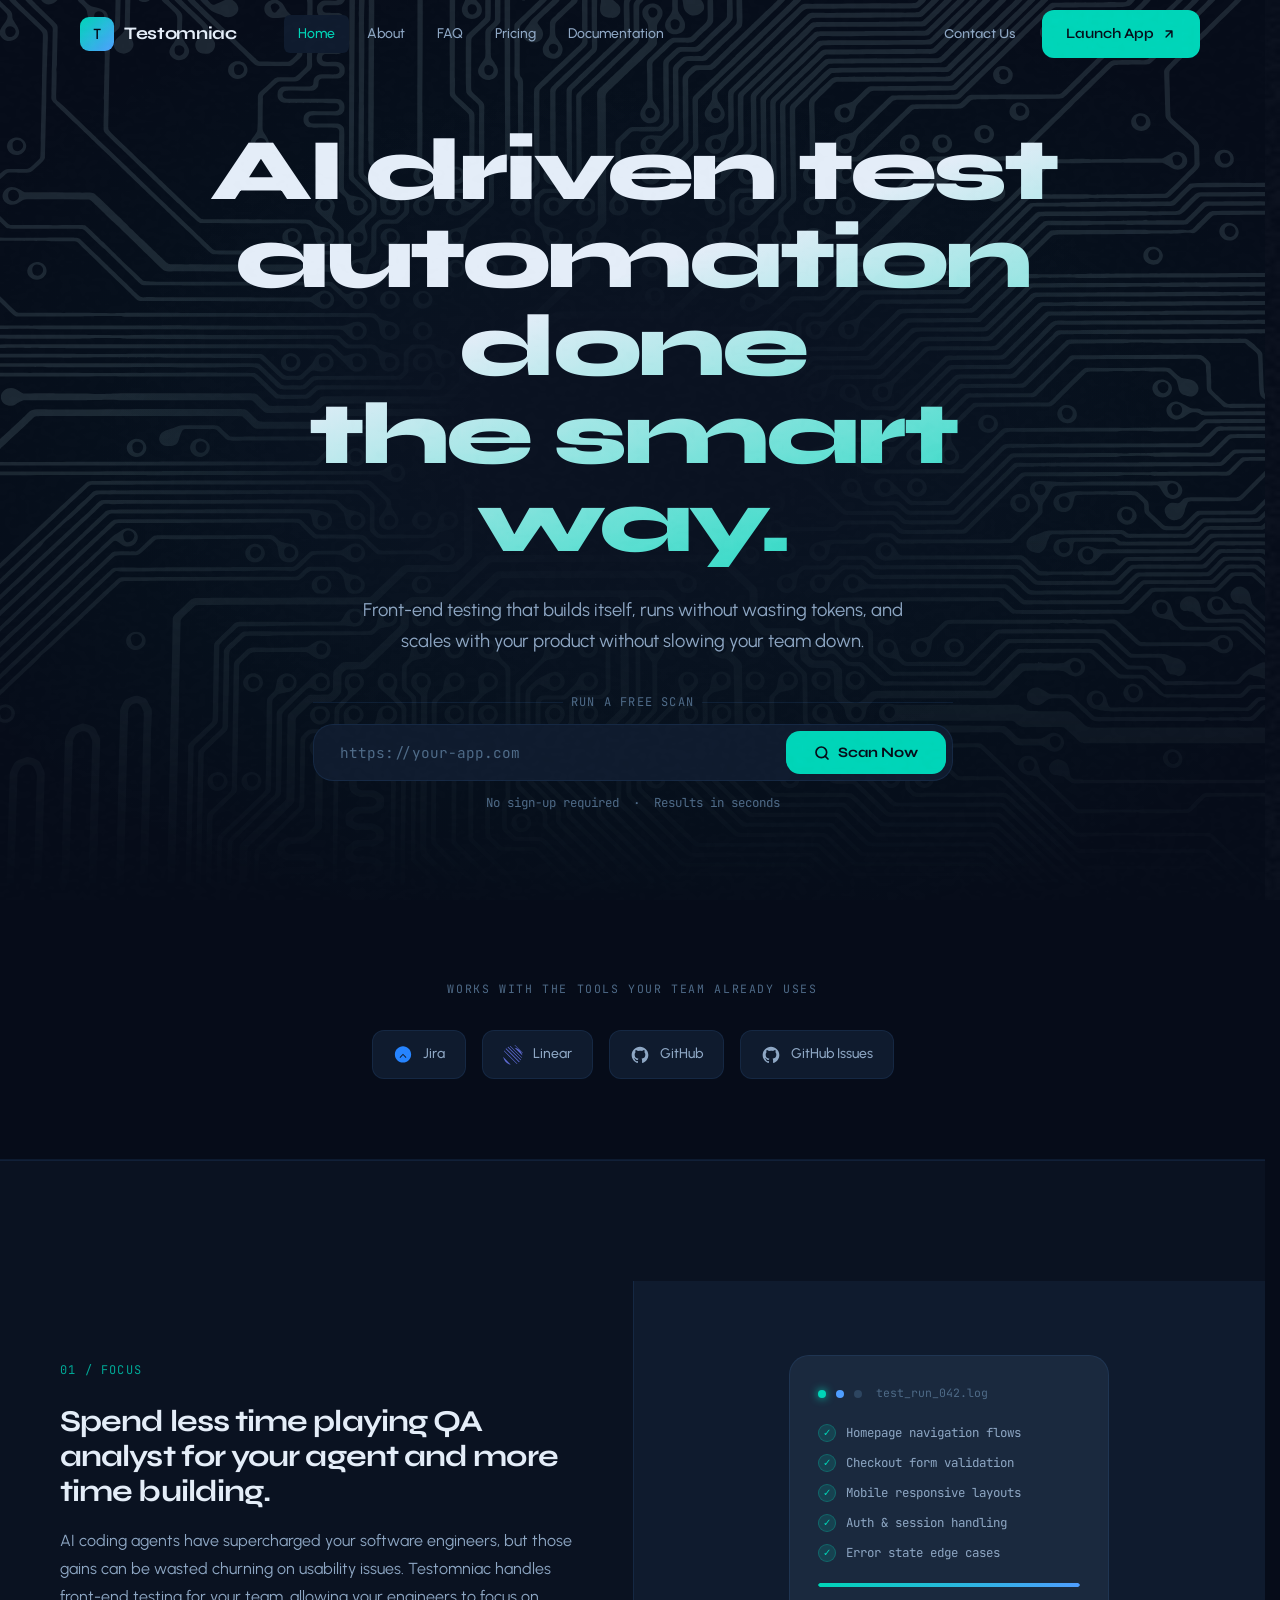
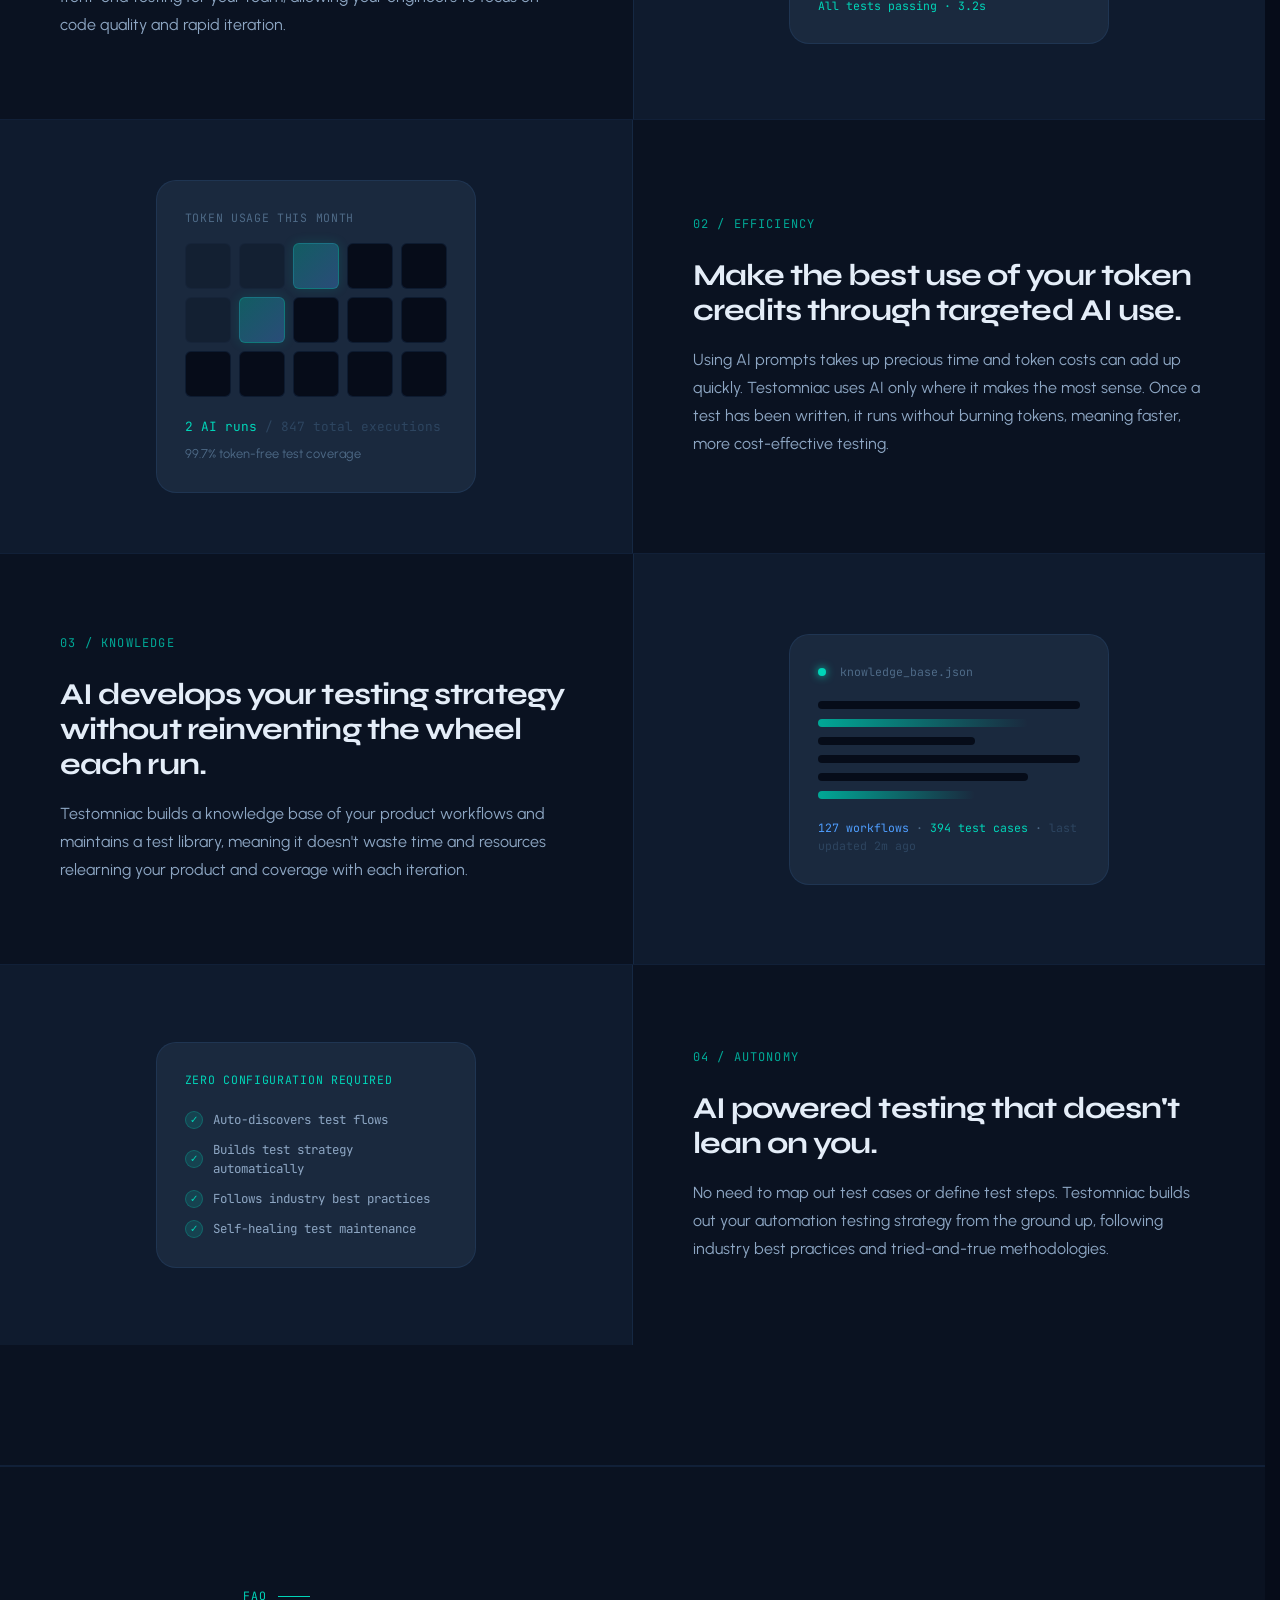
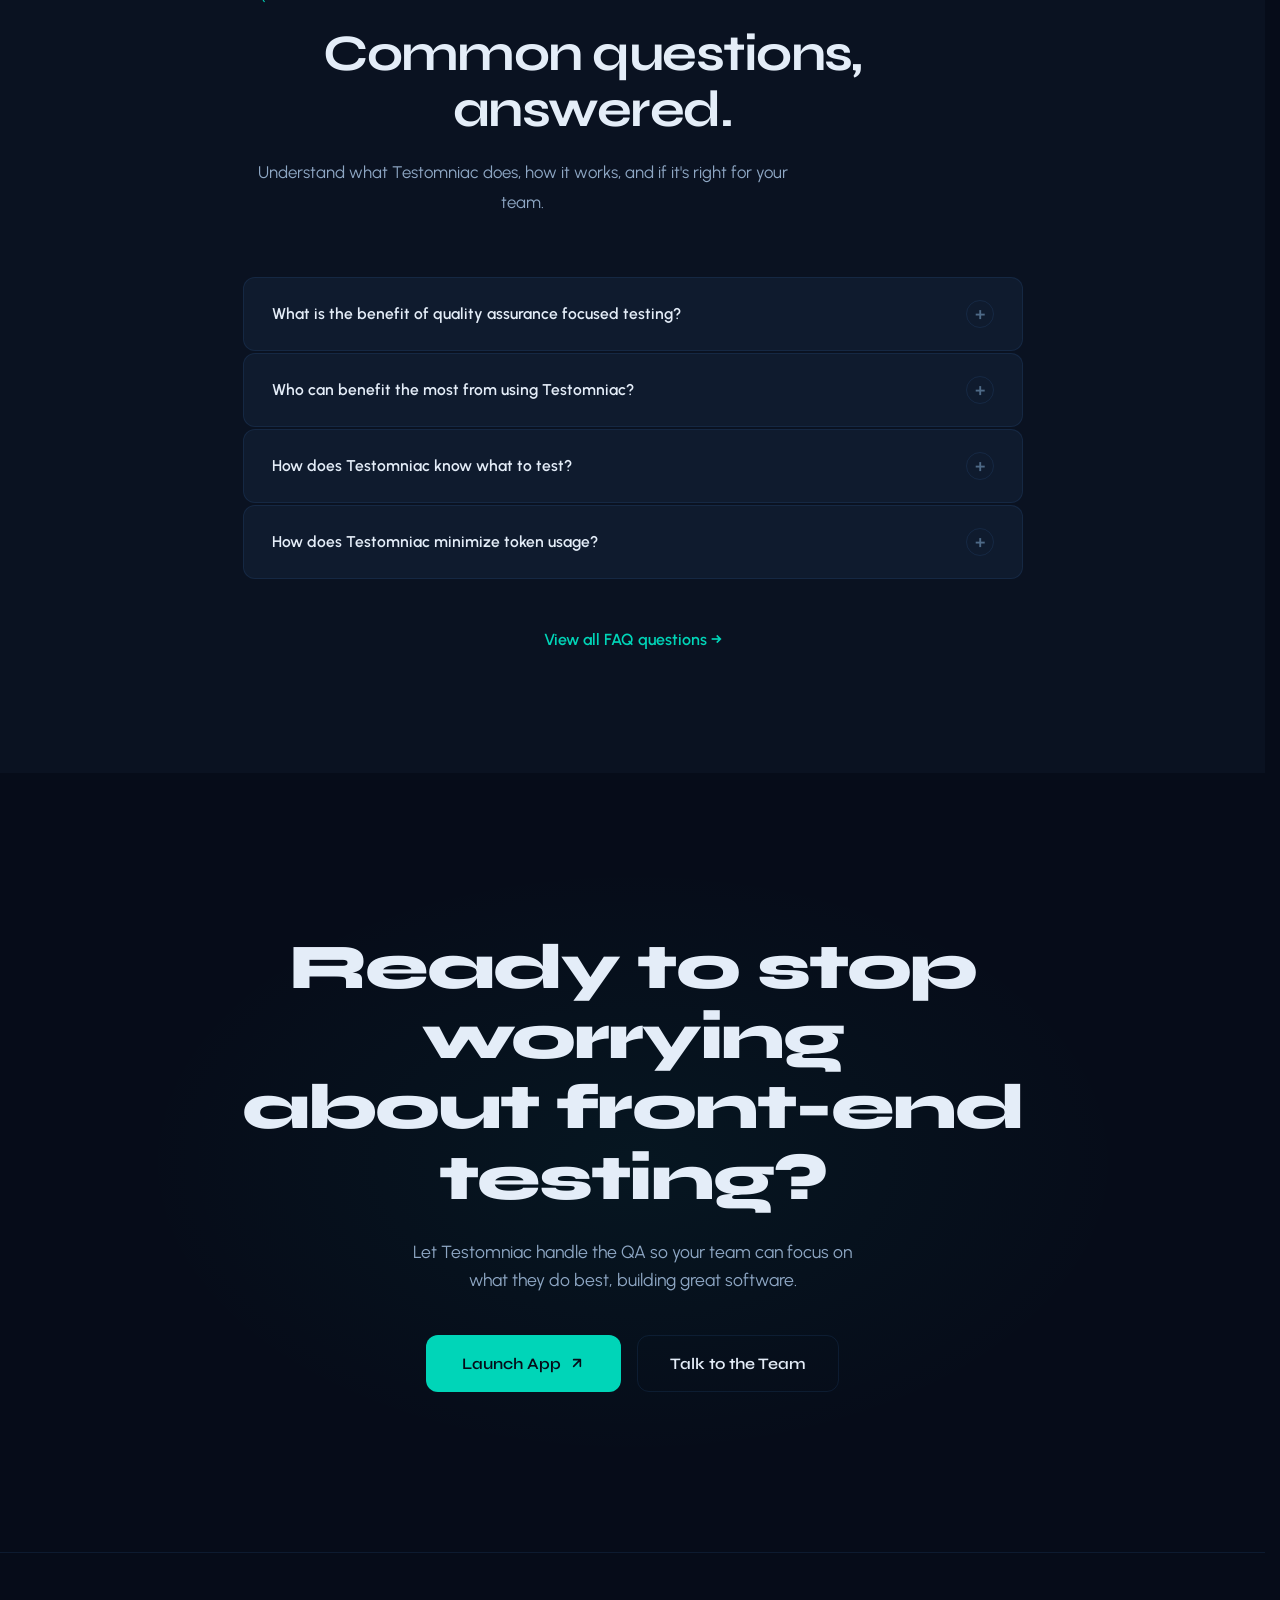
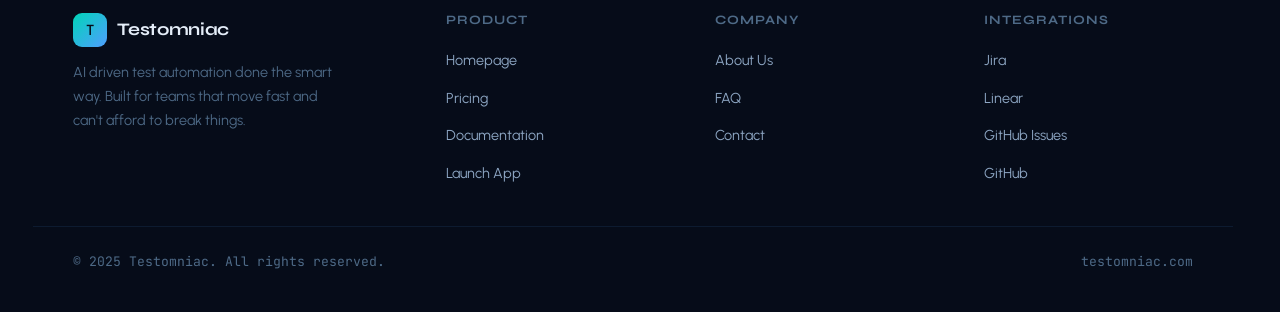
==== testomniac/index.html @ 9d5c962c "Attempting to host testomniac site mockup on the dl on this site." ====
<!DOCTYPE html>
<html lang="en">
<head>
  <meta charset="UTF-8" />
  <meta name="viewport" content="width=device-width, initial-scale=1.0" />
  <title>Testomniac | AI Driven Test Automation</title>
  <meta name="description" content="AI driven test automation done the smart way. Let Testomniac handle your front-end testing so your engineers can focus on building." />
  <link rel="stylesheet" href="assets/css/styles.css" />
  <link rel="icon" href="data:image/svg+xml,<svg xmlns='http://www.w3.org/2000/svg' viewBox='0 0 32 32'><rect width='32' height='32' rx='8' fill='%2300D5B8'/><text x='7' y='23' font-family='monospace' font-size='18' font-weight='bold' fill='%23060C19'>T</text></svg>" />
</head>
<body>

  <!-- ══════════════════════════════════════
       NAVIGATION
  ══════════════════════════════════════ -->
  <nav class="nav" id="nav">
    <div class="nav-inner">
      <a href="index.html" class="nav-logo">
        <div class="nav-logo-mark">T</div>
        <span class="nav-logo-text">Testomniac</span>
      </a>

      <div class="nav-links">
        <a href="index.html" class="nav-link active">Home</a>
        <a href="about.html" class="nav-link">About</a>
        <a href="faq.html" class="nav-link">FAQ</a>
        <a href="pricing.html" class="nav-link">Pricing</a>
        <a href="docs.html" class="nav-link">Documentation</a>
      </div>

      <div class="nav-actions">
        <button class="btn btn-ghost" id="contactBtn">Contact Us</button>
        <a href="https://app.testomniac.com" target="_blank" class="btn btn-primary">
          Launch App
          <svg width="14" height="14" viewBox="0 0 24 24" fill="none" stroke="currentColor" stroke-width="2.5" stroke-linecap="round" stroke-linejoin="round"><path d="M7 17L17 7M7 7h10v10"/></svg>
        </a>
      </div>
    </div>
  </nav>

  <!-- ══════════════════════════════════════
       HERO
  ══════════════════════════════════════ -->
  <section class="hero">
    <div class="hero-content">

      <h1 class="hero-tagline">
        AI driven test<br />automation done<br />
        <em style="font-style:normal; color: var(--teal);">the smart way.</em>
      </h1>

      <p class="hero-sub">
        Front-end testing that builds itself, runs without wasting tokens, and scales with your product without slowing your team down.
      </p>

      <div class="scanner-wrap">
        <div class="scanner-label">Run a Free Scan</div>
        <div class="scanner-form">
          <input
            class="scanner-input"
            type="url"
            placeholder="https://your-app.com"
            autocomplete="off"
            spellcheck="false"
          />
          <button class="scanner-btn">
            <svg width="16" height="16" viewBox="0 0 24 24" fill="none" stroke="currentColor" stroke-width="2.5" stroke-linecap="round" stroke-linejoin="round"><circle cx="11" cy="11" r="8"/><path d="m21 21-4.35-4.35"/></svg>
            Scan Now
          </button>
        </div>
        <p class="scanner-note">No sign-up required &nbsp;·&nbsp; Results in seconds</p>
      </div>
    </div>
  </section>

  <!-- ══════════════════════════════════════
       INTEGRATIONS BANNER
  ══════════════════════════════════════ -->
  <div class="integrations">
    <div class="container">
      <p class="integrations-label">Works with the tools your team already uses</p>
      <div class="integrations-row reveal-stagger">
        <div class="integration-chip">
          <!-- Jira icon -->
          <svg viewBox="0 0 32 32" fill="none" xmlns="http://www.w3.org/2000/svg">
            <path d="M15.975 2C8.835 2 3 7.836 3 14.975v.05C3 22.164 8.836 28 15.975 28h.05C23.164 28 29 22.164 29 15.025v-.05C29 7.836 23.164 2 16.025 2h-.05zm4.437 18.624-4.406-4.431-4.406 4.43-.025.026-1.006-1.006 5.437-5.456 5.437 5.456-1.031 1.006v-.025z" fill="#2684FF"/>
          </svg>
          Jira
        </div>
        <div class="integration-chip">
          <!-- Linear icon -->
          <svg viewBox="0 0 100 100" fill="none" xmlns="http://www.w3.org/2000/svg">
            <path d="M1.22541 61.5228c-.2225-.9485.90748-1.5459 1.59638-.857L37.3464 97.1782c.6889.6889.0915 1.8189-.857 1.5964C20.0515 94.4522 5.54779 79.9485 1.22541 61.5228zM.00189135 46.8891c-.01764375 1.1518.89468565 2.0artificiele 2.04648865 2.0Artificial" fill="#5E6AD2"/>
            <path d="M5.68096 31.4676L68.0056 93.7922c1.7349.4111 3.4994.7311 5.2879.9486L4.73269 26.1795c.21753 1.7885.53754 3.553.94827 5.288zM13.3398 19.4799L80.0397 86.1798c1.2148-.6893 2.3919-1.4336 3.5237-2.2316L15.5714 15.9563c-.7981 1.1318-1.5424 2.3088-2.2316 3.5236zM22.7767 11.2375L88.3006 76.7615c.7354-.9744 1.4167-1.9896 2.0415-3.0407L25.8174 9.19605c-1.0511.62483-2.0663 1.30609-3.0407 2.04145zM34.0272 6.0368L93.5623 65.5719c.3457-.9532.6529-1.9253.921-2.9126L36.9398 5.11565c-.9873.268-1.9594.57514-2.9126.92115zM46.8891 2.49459C46.8891 2.49459 46.8891 2.49459 46.8891 2.49459L97.1054 52.7109c.0017-.0017.0033-.0034.005-.0052-3.5779-19.8678-19.3681-35.5799-39.2777-39.0656L46.8891 2.49459zM61.5228 1.22541c-1.4719-.34167-2.9612-.60848-4.4642-.79867L99.5734 42.9412c-.1902-1.503-.4570-2.9923-.7987-4.4642L61.5228 1.22541z" fill="#5E6AD2"/>
          </svg>
          Linear
        </div>
        <div class="integration-chip">
          <!-- GitHub icon -->
          <svg viewBox="0 0 24 24" fill="currentColor" xmlns="http://www.w3.org/2000/svg">
            <path d="M12 2C6.477 2 2 6.477 2 12c0 4.42 2.865 8.17 6.839 9.49.5.092.682-.217.682-.482 0-.237-.008-.866-.013-1.7-2.782.604-3.369-1.34-3.369-1.34-.454-1.156-1.11-1.463-1.11-1.463-.908-.62.069-.608.069-.608 1.003.07 1.531 1.03 1.531 1.03.892 1.529 2.341 1.087 2.91.831.092-.646.35-1.086.636-1.336-2.22-.253-4.555-1.11-4.555-4.943 0-1.091.39-1.984 1.029-2.683-.103-.253-.446-1.27.098-2.647 0 0 .84-.269 2.75 1.025A9.578 9.578 0 0112 6.836c.85.004 1.705.114 2.504.336 1.909-1.294 2.747-1.025 2.747-1.025.546 1.377.202 2.394.1 2.647.64.699 1.028 1.592 1.028 2.683 0 3.842-2.339 4.687-4.566 4.935.359.309.678.919.678 1.852 0 1.336-.012 2.415-.012 2.743 0 .267.18.578.688.48C19.138 20.167 22 16.418 22 12c0-5.523-4.477-10-10-10z"/>
          </svg>
          GitHub
        </div>
        <div class="integration-chip">
          <svg viewBox="0 0 24 24" fill="currentColor" xmlns="http://www.w3.org/2000/svg">
            <path d="M12 2C6.477 2 2 6.477 2 12c0 4.42 2.865 8.17 6.839 9.49.5.092.682-.217.682-.482 0-.237-.008-.866-.013-1.7-2.782.604-3.369-1.34-3.369-1.34-.454-1.156-1.11-1.463-1.11-1.463-.908-.62.069-.608.069-.608 1.003.07 1.531 1.03 1.531 1.03.892 1.529 2.341 1.087 2.91.831.092-.646.35-1.086.636-1.336-2.22-.253-4.555-1.11-4.555-4.943 0-1.091.39-1.984 1.029-2.683-.103-.253-.446-1.27.098-2.647 0 0 .84-.269 2.75 1.025A9.578 9.578 0 0112 6.836c.85.004 1.705.114 2.504.336 1.909-1.294 2.747-1.025 2.747-1.025.546 1.377.202 2.394.1 2.647.64.699 1.028 1.592 1.028 2.683 0 3.842-2.339 4.687-4.566 4.935.359.309.678.919.678 1.852 0 1.336-.012 2.415-.012 2.743 0 .267.18.578.688.48C19.138 20.167 22 16.418 22 12c0-5.523-4.477-10-10-10z"/>
          </svg>
          GitHub Issues
        </div>
      </div>
    </div>
  </div>

  <!-- ══════════════════════════════════════
       FEATURES
  ══════════════════════════════════════ -->
  <section class="features section">
    <div class="features-grid">

      <!-- Feature 1 -->
      <div class="feature-row">
        <div class="feature-text reveal">
          <div class="feature-num mono">01 / FOCUS</div>
          <h2 class="feature-title">
            Spend less time playing QA analyst for your agent and more time building.
          </h2>
          <p class="feature-body">
            AI coding agents have supercharged your software engineers, but those gains can be wasted churning on usability issues. Testomniac handles front-end testing for your team, allowing your engineers to focus on code quality and rapid iteration.
          </p>
        </div>
        <div class="feature-visual">
          <div class="feature-card-vis reveal">
            <div class="feature-card-vis-header">
              <div class="dot dot-teal"></div>
              <div class="dot dot-blue"></div>
              <div class="dot dot-dim"></div>
              <span style="font-family:var(--font-mono);font-size:0.72rem;color:var(--text-muted);margin-left:4px;">test_run_042.log</span>
            </div>
            <div class="check-list">
              <div class="check-item"><div class="check-icon">✓</div>Homepage navigation flows</div>
              <div class="check-item"><div class="check-icon">✓</div>Checkout form validation</div>
              <div class="check-item"><div class="check-icon">✓</div>Mobile responsive layouts</div>
              <div class="check-item"><div class="check-icon">✓</div>Auth & session handling</div>
              <div class="check-item"><div class="check-icon">✓</div>Error state edge cases</div>
            </div>
            <div class="progress-bar"><div class="progress-fill"></div></div>
            <div style="margin-top:10px;font-family:var(--font-mono);font-size:0.72rem;color:var(--teal);">All tests passing ·  3.2s</div>
          </div>
        </div>
      </div>

      <!-- Feature 2 -->
      <div class="feature-row">
        <div class="feature-text reveal">
          <div class="feature-num mono">02 / EFFICIENCY</div>
          <h2 class="feature-title">
            Make the best use of your token credits through targeted AI use.
          </h2>
          <p class="feature-body">
            Using AI prompts takes up precious time and token costs can add up quickly. Testomniac uses AI only where it makes the most sense. Once a test has been written, it runs without burning tokens, meaning faster, more cost-effective testing.
          </p>
        </div>
        <div class="feature-visual">
          <div class="feature-card-vis reveal">
            <div style="font-family:var(--font-mono);font-size:0.72rem;color:var(--text-muted);margin-bottom:16px;letter-spacing:0.06em;">TOKEN USAGE THIS MONTH</div>
            <div class="token-vis">
              <div class="token-block used"></div>
              <div class="token-block used"></div>
              <div class="token-block active"></div>
              <div class="token-block"></div>
              <div class="token-block"></div>
              <div class="token-block used"></div>
              <div class="token-block active"></div>
              <div class="token-block"></div>
              <div class="token-block"></div>
              <div class="token-block"></div>
              <div class="token-block"></div>
              <div class="token-block"></div>
              <div class="token-block"></div>
              <div class="token-block"></div>
              <div class="token-block"></div>
            </div>
            <div style="margin-top:20px;font-family:var(--font-mono);font-size:0.8rem;">
              <span style="color:var(--teal);">2 AI runs</span>
              <span style="color:var(--text-dim)"> / 847 total executions</span>
            </div>
            <div style="margin-top:6px;font-size:0.8rem;color:var(--text-muted);">99.7% token-free test coverage</div>
          </div>
        </div>
      </div>

      <!-- Feature 3 -->
      <div class="feature-row">
        <div class="feature-text reveal">
          <div class="feature-num mono">03 / KNOWLEDGE</div>
          <h2 class="feature-title">
            AI develops your testing strategy without reinventing the wheel each run.
          </h2>
          <p class="feature-body">
            Testomniac builds a knowledge base of your product workflows and maintains a test library, meaning it doesn't waste time and resources relearning your product and coverage with each iteration.
          </p>
        </div>
        <div class="feature-visual">
          <div class="feature-card-vis reveal">
            <div class="feature-card-vis-header">
              <div class="dot dot-teal"></div>
              <span style="font-family:var(--font-mono);font-size:0.72rem;color:var(--text-muted);margin-left:4px;">knowledge_base.json</span>
            </div>
            <div class="feature-card-line full"></div>
            <div class="feature-card-line w80 teal"></div>
            <div class="feature-card-line w60"></div>
            <div class="feature-card-line full"></div>
            <div class="feature-card-line w80"></div>
            <div class="feature-card-line w60 teal"></div>
            <div style="margin-top:20px;font-family:var(--font-mono);font-size:0.72rem;color:var(--text-muted);">
              <span style="color:var(--blue);">127 workflows</span> ·
              <span style="color:var(--teal);">394 test cases</span> ·
              <span style="color:var(--text-dim)">last updated 2m ago</span>
            </div>
          </div>
        </div>
      </div>

      <!-- Feature 4 -->
      <div class="feature-row">
        <div class="feature-text reveal">
          <div class="feature-num mono">04 / AUTONOMY</div>
          <h2 class="feature-title">
            AI powered testing that doesn't lean on you.
          </h2>
          <p class="feature-body">
            No need to map out test cases or define test steps. Testomniac builds out your automation testing strategy from the ground up, following industry best practices and tried-and-true methodologies.
          </p>
        </div>
        <div class="feature-visual">
          <div class="feature-card-vis reveal">
            <div style="font-family:var(--font-mono);font-size:0.72rem;color:var(--teal);margin-bottom:20px;letter-spacing:0.06em;">ZERO CONFIGURATION REQUIRED</div>
            <div class="check-list">
              <div class="check-item"><div class="check-icon">✓</div>Auto-discovers test flows</div>
              <div class="check-item"><div class="check-icon">✓</div>Builds test strategy automatically</div>
              <div class="check-item"><div class="check-icon">✓</div>Follows industry best practices</div>
              <div class="check-item"><div class="check-icon">✓</div>Self-healing test maintenance</div>
            </div>
          </div>
        </div>
      </div>

    </div>
  </section>

  <!-- ══════════════════════════════════════
       FAQ PREVIEW
  ══════════════════════════════════════ -->
  <section class="faq-preview section">
    <div class="container">
      <div class="faq-header reveal">
        <div class="section-label">FAQ</div>
        <h2 class="section-title">Common questions, answered.</h2>
        <p class="section-body">Understand what Testomniac does, how it works, and if it's right for your team.</p>
      </div>

      <div class="faq-list" id="homeFaqList">

        <div class="faq-item">
          <div class="faq-question" onclick="toggleFaq(this)">
            What is the benefit of quality assurance focused testing?
            <span class="faq-toggle">+</span>
          </div>
          <div class="faq-answer">
            <div class="faq-answer-inner">
              QA-focused testing is specifically designed to mirror how a real user interacts with software, prioritizing the end-user experience over the underlying code logic. Unlike traditional unit or integration tests that verify internal code behaviors, QA-focused tests identify usability issues, broken user flows, and UI regressions that directly affect your users. This makes it an essential layer of your testing strategy, especially as AI-generated code becomes more prevalent and the surface area for unexpected behaviors expands.
            </div>
          </div>
        </div>

        <div class="faq-item">
          <div class="faq-question" onclick="toggleFaq(this)">
            Who can benefit the most from using Testomniac?
            <span class="faq-toggle">+</span>
          </div>
          <div class="faq-answer">
            <div class="faq-answer-inner">
              Testomniac is ideal for software engineering teams that are using AI coding agents (like Cursor, Copilot, or Claude) to accelerate development and need a reliable way to catch regressions without dedicated QA headcount. It's especially valuable for early-stage startups, fast-moving product teams, and any engineering organization where the cost of usability regressions is high but dedicated QA resources are limited.
            </div>
          </div>
        </div>

        <div class="faq-item">
          <div class="faq-question" onclick="toggleFaq(this)">
            How does Testomniac know what to test?
            <span class="faq-toggle">+</span>
          </div>
          <div class="faq-answer">
            <div class="faq-answer-inner">
              On the initial scan, Testomniac uses AI to explore your application, map out its structure, and identify key user workflows. It then builds a test library around those workflows. In subsequent runs, it leverages that stored knowledge base rather than re-exploring from scratch, saving time and token costs while maintaining deep product context.
            </div>
          </div>
        </div>

        <div class="faq-item">
          <div class="faq-question" onclick="toggleFaq(this)">
            How does Testomniac minimize token usage?
            <span class="faq-toggle">+</span>
          </div>
          <div class="faq-answer">
            <div class="faq-answer-inner">
              AI is only invoked during the initial test creation phase. Once tests are written and stored in your test library, they run as traditional automated scripts with no AI, no tokens. This means regression runs are fast and cost-free. AI is re-engaged only when new workflows are detected or tests need updating after significant product changes.
            </div>
          </div>
        </div>

      </div>

      <div class="faq-cta">
        <a href="faq.html">View all FAQ questions →</a>
      </div>
    </div>
  </section>

  <!-- ══════════════════════════════════════
       CTA
  ══════════════════════════════════════ -->
  <section class="cta-section">
    <div class="container">
      <div class="cta-content reveal">
        <h2 class="cta-title">
          Ready to stop worrying<br />about front-end testing?
        </h2>
        <p class="cta-sub">
          Let Testomniac handle the QA so your team can focus on what they do best, building great software.
        </p>
        <div class="cta-actions">
          <a href="https://app.testomniac.com" target="_blank" class="btn btn-primary btn" style="padding:16px 36px;font-size:1rem;">
            Launch App
            <svg width="16" height="16" viewBox="0 0 24 24" fill="none" stroke="currentColor" stroke-width="2.5" stroke-linecap="round" stroke-linejoin="round"><path d="M7 17L17 7M7 7h10v10"/></svg>
          </a>
          <button class="btn btn-secondary" onclick="document.getElementById('contactModal').classList.add('open')" style="padding:16px 32px;font-size:1rem;">
            Talk to the Team
          </button>
        </div>
      </div>
    </div>
  </section>

  <!-- ══════════════════════════════════════
       FOOTER
  ══════════════════════════════════════ -->
  <footer>
    <div class="footer-inner">
      <div class="footer-brand">
        <a href="index.html" class="nav-logo" style="margin-bottom:0;">
          <div class="nav-logo-mark">T</div>
          <span class="nav-logo-text">Testomniac</span>
        </a>
        <p>AI driven test automation done the smart way. Built for teams that move fast and can't afford to break things.</p>
      </div>
      <div class="footer-col">
        <h4>Product</h4>
        <ul>
          <li><a href="index.html">Homepage</a></li>
          <li><a href="pricing.html">Pricing</a></li>
          <li><a href="docs.html">Documentation</a></li>
          <li><a href="https://app.testomniac.com" target="_blank">Launch App</a></li>
        </ul>
      </div>
      <div class="footer-col">
        <h4>Company</h4>
        <ul>
          <li><a href="about.html">About Us</a></li>
          <li><a href="faq.html">FAQ</a></li>
          <li><a href="#" onclick="document.getElementById('contactModal').classList.add('open');return false;">Contact</a></li>
        </ul>
      </div>
      <div class="footer-col">
        <h4>Integrations</h4>
        <ul>
          <li><a href="#">Jira</a></li>
          <li><a href="#">Linear</a></li>
          <li><a href="#">GitHub Issues</a></li>
          <li><a href="#">GitHub</a></li>
        </ul>
      </div>
    </div>
    <div class="footer-bottom">
      <p>© 2025 Testomniac. All rights reserved.</p>
      <p>testomniac.com</p>
    </div>
  </footer>

  <!-- ══════════════════════════════════════
       CONTACT MODAL
  ══════════════════════════════════════ -->
  <div class="modal-overlay" id="contactModal" onclick="if(event.target===this)this.classList.remove('open')">
    <div class="modal">
      <button class="modal-close" onclick="document.getElementById('contactModal').classList.remove('open')">
        <svg width="14" height="14" viewBox="0 0 24 24" fill="none" stroke="currentColor" stroke-width="2.5" stroke-linecap="round" stroke-linejoin="round"><path d="M18 6L6 18M6 6l12 12"/></svg>
      </button>
      <h2>Get in touch</h2>
      <p>Have questions or want to book a demo? Drop us a message and we'll get back to you within one business day.</p>
      <form onsubmit="handleContactSubmit(event)">
        <div class="form-group">
          <label class="form-label">Name</label>
          <input class="form-input" type="text" placeholder="Your name" required />
        </div>
        <div class="form-group">
          <label class="form-label">Work Email</label>
          <input class="form-input" type="email" placeholder="you@company.com" required />
        </div>
        <div class="form-group">
          <label class="form-label">Message</label>
          <textarea class="form-textarea" placeholder="Tell us about your team and what you're trying to solve..."></textarea>
        </div>
        <button type="submit" class="btn btn-primary" style="width:100%;justify-content:center;padding:14px;">Send Message</button>
      </form>
    </div>
  </div>

  <script>
    // ── Nav scroll effect
    const nav = document.getElementById('nav');
    window.addEventListener('scroll', () => {
      nav.classList.toggle('scrolled', window.scrollY > 30);
    });

    // ── FAQ accordion
    function toggleFaq(el) {
      const item = el.closest('.faq-item');
      const isOpen = item.classList.contains('open');
      document.querySelectorAll('.faq-item.open').forEach(i => i.classList.remove('open'));
      if (!isOpen) item.classList.add('open');
    }

    // ── Scroll reveal
    const observer = new IntersectionObserver((entries) => {
      entries.forEach(entry => {
        if (entry.isIntersecting) {
          entry.target.classList.add('visible');
        }
      });
    }, { threshold: 0.12, rootMargin: '0px 0px -40px 0px' });

    document.querySelectorAll('.reveal, .reveal-stagger').forEach(el => observer.observe(el));

    // ── Contact nav button
    document.getElementById('contactBtn').addEventListener('click', () => {
      document.getElementById('contactModal').classList.add('open');
    });

    // ── Contact form submit
    function handleContactSubmit(e) {
      e.preventDefault();
      const btn = e.target.querySelector('[type="submit"]');
      btn.textContent = '✓ Message sent!';
      btn.style.background = 'var(--bg-raised)';
      btn.style.color = 'var(--teal)';
      btn.style.border = '1px solid var(--teal-border)';
      setTimeout(() => {
        document.getElementById('contactModal').classList.remove('open');
        btn.textContent = 'Send Message';
        btn.style = '';
        e.target.reset();
      }, 2000);
    }

    // ── Scanner form
    document.querySelector('.scanner-form').addEventListener('submit', e => e.preventDefault());
  </script>
  <script src="assets/js/grain.js"></script>
</body>
</html>
---- testomniac/assets/css/styles.css ----
/* =============================================
   TESTOMNIAC — Global Styles
   Design: Signal-through-noise aesthetic
   Palette: Deep navy + electric teal + ice blue
   ============================================= */

@import url('https://fonts.googleapis.com/css2?family=Syne:wght@400;500;600;700;800&family=Urbanist:ital,wght@0,300;0,400;0,500;0,600;1,300;1,400&family=JetBrains+Mono:wght@400;500&display=swap');

/* ─── CSS VARIABLES ─── */
:root {
  --bg-void:     #060C19;
  --bg-base:     #0A1221;
  --bg-surface:  #0F1B2E;
  --bg-raised:   #152236;
  --bg-overlay:  #1A293E;

  --teal:        #00D5B8;
  --teal-dim:    #00A896;
  --teal-glow:   rgba(0, 213, 184, 0.15);
  --teal-border: rgba(0, 213, 184, 0.25);

  --blue:        #4F9EFF;
  --blue-dim:    #3A7FD4;
  --blue-glow:   rgba(79, 158, 255, 0.12);

  --text-primary:   #E4EDF8;
  --text-secondary: #8EA7C4;
  --text-muted:     #4E6A87;
  --text-dim:       #2D4560;

  --border:         rgba(79, 158, 255, 0.1);
  --border-hover:   rgba(0, 213, 184, 0.3);

  --font-display: 'Syne', sans-serif;
  --font-body:    'Urbanist', sans-serif;
  --font-mono:    'JetBrains Mono', monospace;

  --radius-sm:  6px;
  --radius-md:  12px;
  --radius-lg:  20px;
  --radius-xl:  32px;

  --shadow-teal: 0 0 40px rgba(0, 213, 184, 0.12);
  --shadow-blue: 0 0 40px rgba(79, 158, 255, 0.1);
  --shadow-card: 0 4px 32px rgba(0, 0, 0, 0.4);

  --transition: 0.25s cubic-bezier(0.4, 0, 0.2, 1);
  --transition-slow: 0.5s cubic-bezier(0.4, 0, 0.2, 1);
}

/* ─── RESET & BASE ─── */
*, *::before, *::after { box-sizing: border-box; margin: 0; padding: 0; }

html {
  scroll-behavior: smooth;
  font-size: 16px;
  scrollbar-gutter: stable;
}

body {
  font-family: var(--font-body);
  background-color: var(--bg-void);
  color: var(--text-primary);
  line-height: 1.6;
  overflow-x: hidden;
  -webkit-font-smoothing: antialiased;
}


img, video { max-width: 100%; display: block; }
a { color: inherit; text-decoration: none; }
ul { list-style: none; }

/* ─── TYPOGRAPHY ─── */
h1, h2, h3, h4, h5 {
  font-family: var(--font-display);
  line-height: 1.1;
  letter-spacing: -0.02em;
}

.mono {
  font-family: var(--font-mono);
  font-size: 0.8em;
  letter-spacing: 0.04em;
}

/* ─── CONTAINER ─── */
.container {
  max-width: 1200px;
  margin: 0 auto;
  padding: 0 40px;
}

/* ─── UTILITY ─── */
.teal { color: var(--teal); }
.blue { color: var(--blue); }
.muted { color: var(--text-secondary); }

/* ─── BUTTONS ─── */
.btn {
  display: inline-flex;
  align-items: center;
  gap: 8px;
  padding: 12px 24px;
  border-radius: var(--radius-md);
  font-family: var(--font-display);
  font-size: 0.9rem;
  font-weight: 600;
  cursor: pointer;
  border: none;
  transition: var(--transition);
  white-space: nowrap;
}

.btn-primary {
  background: var(--teal);
  color: var(--bg-void);
}

.btn-primary:hover {
  background: #00EDD0;
  box-shadow: 0 0 32px rgba(0, 213, 184, 0.4);
  transform: translateY(-1px);
}

.btn-secondary {
  background: transparent;
  color: var(--text-primary);
  border: 1px solid var(--border);
}

.btn-secondary:hover {
  border-color: var(--border-hover);
  background: var(--bg-surface);
  color: var(--teal);
}

.btn-ghost {
  background: transparent;
  color: var(--text-secondary);
  padding: 10px 16px;
  font-size: 0.85rem;
  font-weight: 500;
}

.btn-ghost:hover {
  color: var(--text-primary);
  background: var(--bg-surface);
}

/* ─── NAVIGATION ─── */
.nav {
  position: fixed;
  top: 0;
  left: 0;
  right: 0;
  z-index: 100;
  transition: var(--transition);
}

.nav.scrolled {
  background: rgba(6, 12, 25, 0.92);
  backdrop-filter: blur(20px);
  border-bottom: 1px solid var(--border);
}

.nav-inner {
  max-width: 1200px;
  margin: 0 auto;
  padding: 0 40px;
  height: 68px;
  display: flex;
  align-items: center;
  gap: 48px;
}

.nav-logo {
  display: flex;
  align-items: center;
  gap: 10px;
  flex-shrink: 0;
}

.nav-logo-mark {
  width: 34px;
  height: 34px;
  border-radius: 9px;
  background: linear-gradient(135deg, var(--teal), var(--blue));
  display: flex;
  align-items: center;
  justify-content: center;
  font-family: var(--font-mono);
  font-size: 14px;
  font-weight: 500;
  color: var(--bg-void);
}

.nav-logo-text {
  font-family: var(--font-display);
  font-size: 1.1rem;
  font-weight: 700;
  letter-spacing: -0.02em;
  color: var(--text-primary);
}

.nav-links {
  display: flex;
  align-items: center;
  gap: 4px;
  flex: 1;
}

.nav-link {
  padding: 8px 14px;
  border-radius: var(--radius-sm);
  font-size: 0.875rem;
  font-weight: 500;
  color: var(--text-secondary);
  transition: var(--transition);
}

.nav-link:hover,
.nav-link.active {
  color: var(--text-primary);
  background: var(--bg-surface);
}

.nav-link.active {
  color: var(--teal);
}

.nav-actions {
  display: flex;
  align-items: center;
  gap: 10px;
  flex-shrink: 0;
}

/* ─── HERO ─── */
.hero {
  min-height: 100vh;
  display: flex;
  flex-direction: column;
  align-items: center;
  justify-content: center;
  text-align: center;
  padding: 120px 40px 80px;
  position: relative;
  overflow: hidden;
}

/* Circuit board background */
.hero::before {
  content: '';
  position: absolute;
  inset: 0;
  background: url('../images/circuit.svg') center / cover no-repeat;
  filter: brightness(0) invert(1) sepia(1) saturate(3) hue-rotate(130deg);
  opacity: 0.11;
  -webkit-mask-image: linear-gradient(to bottom, black 50%, transparent 100%);
  mask-image: linear-gradient(to bottom, black 50%, transparent 100%);
}

/* Center fade + radial glow */
.hero::after {
  content: '';
  position: absolute;
  inset: 0;
  background:
    radial-gradient(ellipse 65% 60% at 50% 48%, var(--bg-base) 20%, transparent 65%),
    radial-gradient(ellipse 90% 80% at 50% 50%, rgba(0, 213, 184, 0.05) 0%, transparent 70%);
  pointer-events: none;
}

.hero-content {
  position: relative;
  z-index: 2;
  max-width: 860px;
  display: flex;
  flex-direction: column;
  align-items: center;
  gap: 28px;
}

.hero-tagline {
  font-family: var(--font-display);
  font-size: clamp(3rem, 7vw, 5.5rem);
  font-weight: 800;
  letter-spacing: -0.04em;
  line-height: 1.0;
  background: linear-gradient(160deg, var(--text-primary) 40%, var(--teal) 100%);
  -webkit-background-clip: text;
  -webkit-text-fill-color: transparent;
  background-clip: text;
}

.hero-sub {
  font-size: 1.15rem;
  color: var(--text-secondary);
  max-width: 560px;
  line-height: 1.7;
}

/* ─── SCANNER INPUT ─── */
.scanner-wrap {
  width: 100%;
  max-width: 640px;
  margin-top: 8px;
}

.scanner-label {
  font-family: var(--font-mono);
  font-size: 0.75rem;
  letter-spacing: 0.1em;
  text-transform: uppercase;
  color: var(--text-muted);
  margin-bottom: 12px;
  display: flex;
  align-items: center;
  gap: 8px;
}

.scanner-label::before,
.scanner-label::after {
  content: '';
  flex: 1;
  height: 1px;
  background: var(--border);
}

.scanner-form {
  display: flex;
  gap: 0;
  background: var(--bg-surface);
  border: 1px solid var(--border);
  border-radius: var(--radius-lg);
  padding: 6px;
  transition: var(--transition);
}

.scanner-form:focus-within {
  border-color: var(--teal-border);
  box-shadow: 0 0 0 3px var(--teal-glow), var(--shadow-teal);
}

.scanner-input {
  flex: 1;
  background: transparent;
  border: none;
  outline: none;
  padding: 12px 20px;
  font-family: var(--font-mono);
  font-size: 0.9rem;
  color: var(--text-primary);
  min-width: 0;
}

.scanner-input::placeholder {
  color: var(--text-muted);
}

.scanner-btn {
  background: var(--teal);
  color: var(--bg-void);
  border: none;
  border-radius: calc(var(--radius-lg) - 6px);
  padding: 12px 28px;
  font-family: var(--font-display);
  font-size: 0.9rem;
  font-weight: 700;
  cursor: pointer;
  transition: var(--transition);
  white-space: nowrap;
  display: flex;
  align-items: center;
  gap: 8px;
}

.scanner-btn:hover {
  background: #00EDD0;
  box-shadow: 0 0 24px rgba(0, 213, 184, 0.5);
}

.scanner-note {
  font-size: 0.78rem;
  color: var(--text-muted);
  margin-top: 12px;
  font-family: var(--font-mono);
}

/* ─── SECTION BASE ─── */
.section {
  padding: 120px 0;
  position: relative;
}

.section-label {
  font-family: var(--font-mono);
  font-size: 0.72rem;
  letter-spacing: 0.12em;
  text-transform: uppercase;
  color: var(--teal);
  margin-bottom: 20px;
  display: flex;
  align-items: center;
  gap: 10px;
}

.section-label::after {
  content: '';
  width: 32px;
  height: 1px;
  background: var(--teal);
}

.section-title {
  font-size: clamp(2rem, 4vw, 3.2rem);
  font-weight: 700;
  letter-spacing: -0.03em;
  line-height: 1.1;
  max-width: 700px;
}

.section-body {
  font-size: 1.05rem;
  color: var(--text-secondary);
  max-width: 560px;
  line-height: 1.75;
  margin-top: 20px;
}

/* ─── FEATURES SECTION ─── */
.features {
  background: var(--bg-base);
  border-top: 1px solid var(--border);
  border-bottom: 1px solid var(--border);
}

.features-grid {
  display: grid;
  gap: 0;
}

.feature-row {
  display: grid;
  grid-template-columns: 1fr 1fr;
  border-bottom: 1px solid var(--border);
}

.feature-row:last-child {
  border-bottom: none;
}

.feature-row:nth-child(even) .feature-text {
  order: 2;
}
.feature-row:nth-child(even) .feature-visual {
  order: 1;
}

.feature-text {
  padding: 80px 60px;
  display: flex;
  flex-direction: column;
  justify-content: center;
}

.feature-num {
  font-family: var(--font-mono);
  font-size: 0.75rem;
  letter-spacing: 0.1em;
  color: var(--teal-dim);
  margin-bottom: 24px;
}

.feature-title {
  font-family: var(--font-display);
  font-size: 1.9rem;
  font-weight: 700;
  letter-spacing: -0.03em;
  line-height: 1.15;
  margin-bottom: 18px;
}

.feature-body {
  font-size: 1rem;
  color: var(--text-secondary);
  line-height: 1.75;
}

.feature-visual {
  background: var(--bg-surface);
  border-left: 1px solid var(--border);
  display: flex;
  align-items: center;
  justify-content: center;
  padding: 60px;
  min-height: 380px;
  position: relative;
  overflow: hidden;
}

.feature-row:nth-child(even) .feature-visual {
  border-left: none;
  border-right: 1px solid var(--border);
}

/* Abstract decorative cards for feature visuals */
.feature-card-vis {
  width: 100%;
  max-width: 320px;
  background: var(--bg-overlay);
  border: 1px solid var(--border);
  border-radius: var(--radius-lg);
  padding: 28px;
  position: relative;
}

.feature-card-vis-header {
  display: flex;
  align-items: center;
  gap: 10px;
  margin-bottom: 20px;
}

.dot { width: 8px; height: 8px; border-radius: 50%; }
.dot-teal { background: var(--teal); box-shadow: 0 0 8px var(--teal); }
.dot-blue { background: var(--blue); }
.dot-dim { background: var(--text-dim); }

.feature-card-line {
  height: 8px;
  border-radius: 4px;
  background: var(--bg-void);
  margin-bottom: 10px;
}

.feature-card-line.full { width: 100%; }
.feature-card-line.w80 { width: 80%; }
.feature-card-line.w60 { width: 60%; }
.feature-card-line.teal {
  background: linear-gradient(90deg, var(--teal-dim), transparent);
  animation: shimmer 2s ease-in-out infinite;
}

@keyframes shimmer {
  0%, 100% { opacity: 0.6; }
  50% { opacity: 1; }
}

.progress-bar {
  height: 4px;
  background: var(--bg-void);
  border-radius: 2px;
  margin-top: 20px;
  overflow: hidden;
}

.progress-fill {
  height: 100%;
  border-radius: 2px;
  background: linear-gradient(90deg, var(--teal), var(--blue));
  animation: progress-grow 3s ease-in-out infinite alternate;
}

@keyframes progress-grow {
  from { width: 20%; }
  to { width: 85%; }
}

.check-list {
  display: flex;
  flex-direction: column;
  gap: 10px;
  margin-top: 16px;
}

.check-item {
  display: flex;
  align-items: center;
  gap: 10px;
  font-family: var(--font-mono);
  font-size: 0.78rem;
  color: var(--text-secondary);
}

.check-icon {
  width: 18px;
  height: 18px;
  border-radius: 50%;
  background: var(--teal-glow);
  border: 1px solid var(--teal-border);
  display: flex;
  align-items: center;
  justify-content: center;
  font-size: 10px;
  color: var(--teal);
  flex-shrink: 0;
}

.token-vis {
  display: grid;
  grid-template-columns: repeat(5, 1fr);
  gap: 8px;
  margin-top: 16px;
}

.token-block {
  aspect-ratio: 1;
  border-radius: var(--radius-sm);
  background: var(--bg-void);
  border: 1px solid var(--border);
  transition: var(--transition);
}

.token-block.used {
  background: var(--bg-void);
  opacity: 0.3;
}

.token-block.active {
  background: linear-gradient(135deg, rgba(0, 213, 184, 0.3), rgba(79, 158, 255, 0.3));
  border-color: var(--teal-border);
  box-shadow: 0 0 12px var(--teal-glow);
}

/* ─── INTEGRATIONS ─── */
.integrations {
  padding: 80px 0;
  border-bottom: 1px solid var(--border);
  text-align: center;
}

.integrations-label {
  font-family: var(--font-mono);
  font-size: 0.72rem;
  letter-spacing: 0.14em;
  text-transform: uppercase;
  color: var(--text-muted);
  margin-bottom: 32px;
}

.integrations-row {
  display: flex;
  align-items: center;
  justify-content: center;
  gap: 16px;
  flex-wrap: wrap;
}

.integration-chip {
  display: flex;
  align-items: center;
  gap: 10px;
  padding: 12px 20px;
  background: var(--bg-surface);
  border: 1px solid var(--border);
  border-radius: var(--radius-md);
  font-size: 0.875rem;
  font-weight: 500;
  color: var(--text-secondary);
  cursor: default;
  user-select: none;
}

.integration-chip svg {
  width: 20px;
  height: 20px;
  flex-shrink: 0;
}

/* ─── FAQ PREVIEW ─── */
.faq-preview {
  background: var(--bg-base);
  border-top: 1px solid var(--border);
}

.faq-header {
  text-align: center;
  max-width: 780px;
  margin: 0 auto 60px;
}

.faq-list {
  max-width: 780px;
  margin: 0 auto;
  display: flex;
  flex-direction: column;
  gap: 2px;
}

.faq-item {
  border: 1px solid var(--border);
  border-radius: var(--radius-md);
  overflow: hidden;
  background: var(--bg-surface);
  transition: var(--transition);
}

.faq-item:hover {
  border-color: var(--border-hover);
}

.faq-item.open {
  border-color: var(--teal-border);
}

.faq-question {
  padding: 22px 28px;
  display: flex;
  align-items: center;
  justify-content: space-between;
  gap: 20px;
  cursor: pointer;
  font-weight: 600;
  font-size: 0.975rem;
  color: var(--text-primary);
  user-select: none;
}

.faq-toggle {
  width: 28px;
  height: 28px;
  border-radius: 50%;
  border: 1px solid var(--border);
  display: flex;
  align-items: center;
  justify-content: center;
  flex-shrink: 0;
  color: var(--text-muted);
  transition: var(--transition);
  font-size: 18px;
  line-height: 1;
}

.faq-item.open .faq-toggle {
  background: var(--teal-glow);
  border-color: var(--teal-border);
  color: var(--teal);
  transform: rotate(45deg);
}

.faq-answer {
  max-height: 0;
  overflow: hidden;
  transition: max-height 0.4s cubic-bezier(0.4, 0, 0.2, 1),
              padding 0.4s cubic-bezier(0.4, 0, 0.2, 1);
}

.faq-item.open .faq-answer {
  max-height: 400px;
}

.faq-answer-inner {
  padding: 0 28px 24px;
  font-size: 0.95rem;
  color: var(--text-secondary);
  line-height: 1.75;
  border-top: 1px solid var(--border);
  padding-top: 20px;
}

.faq-cta {
  text-align: center;
  margin-top: 48px;
}

.faq-cta a {
  color: var(--teal);
  font-weight: 600;
  transition: var(--transition);
}

.faq-cta a:hover { opacity: 0.8; }

/* ─── CTA SECTION ─── */
.cta-section {
  padding: 160px 0;
  text-align: center;
  position: relative;
  overflow: hidden;
}

.cta-section::before {
  content: '';
  position: absolute;
  top: 50%;
  left: 50%;
  transform: translate(-50%, -50%);
  width: 1000px;
  height: 600px;
  background: radial-gradient(ellipse, rgba(0, 213, 184, 0.05) 0%, transparent 70%);
  pointer-events: none;
}

.cta-content {
  position: relative;
  z-index: 1;
}

.cta-title {
  font-family: var(--font-display);
  font-size: clamp(2.2rem, 5vw, 4rem);
  font-weight: 800;
  letter-spacing: -0.03em;
  line-height: 1.1;
  margin-bottom: 24px;
}

.cta-sub {
  font-size: 1.1rem;
  color: var(--text-secondary);
  margin-bottom: 40px;
  max-width: 480px;
  margin-left: auto;
  margin-right: auto;
}

.cta-actions {
  display: flex;
  gap: 16px;
  justify-content: center;
  flex-wrap: wrap;
}

/* ─── FOOTER ─── */
footer {
  border-top: 1px solid var(--border);
  padding: 60px 0 40px;
  background: var(--bg-void);
}

.footer-inner {
  max-width: 1200px;
  margin: 0 auto;
  padding: 0 40px;
  display: grid;
  grid-template-columns: 1.5fr 1fr 1fr 1fr;
  gap: 60px;
}

.footer-brand p {
  font-size: 0.9rem;
  color: var(--text-muted);
  margin-top: 14px;
  line-height: 1.65;
  max-width: 260px;
}

.footer-col h4 {
  font-family: var(--font-display);
  font-size: 0.8rem;
  font-weight: 700;
  letter-spacing: 0.08em;
  text-transform: uppercase;
  color: var(--text-muted);
  margin-bottom: 20px;
}

.footer-col ul {
  display: flex;
  flex-direction: column;
  gap: 12px;
}

.footer-col ul li a {
  font-size: 0.9rem;
  color: var(--text-secondary);
  transition: var(--transition);
}

.footer-col ul li a:hover {
  color: var(--text-primary);
}

.footer-bottom {
  max-width: 1200px;
  margin: 40px auto 0;
  padding: 24px 40px 0;
  border-top: 1px solid var(--border);
  display: flex;
  align-items: center;
  justify-content: space-between;
}

.footer-bottom p {
  font-size: 0.82rem;
  color: var(--text-muted);
  font-family: var(--font-mono);
}

/* ─── PAGE HERO (inner pages) ─── */
.page-hero {
  padding: 160px 0 80px;
  position: relative;
  overflow: hidden;
}

.page-hero::before {
  content: '';
  position: absolute;
  inset: 0;
  background-image:
    linear-gradient(rgba(79, 158, 255, 0.03) 1px, transparent 1px),
    linear-gradient(90deg, rgba(79, 158, 255, 0.03) 1px, transparent 1px);
  background-size: 60px 60px;
}

.page-title {
  font-size: clamp(2.5rem, 5vw, 4.5rem);
  font-weight: 800;
  letter-spacing: -0.04em;
  line-height: 1.05;
  margin-bottom: 20px;
}

.page-sub {
  font-size: 1.1rem;
  color: var(--text-secondary);
  max-width: 560px;
  line-height: 1.7;
}

/* ─── ABOUT PAGE ─── */
.about-intro {
  max-width: 780px;
}

.about-intro p {
  font-size: 1.15rem;
  color: var(--text-secondary);
  line-height: 1.8;
  margin-bottom: 20px;
}

.team-section {
  padding: 100px 0;
  border-top: 1px solid var(--border);
}

.team-grid {
  display: grid;
  grid-template-columns: 1fr 1fr;
  gap: 32px;
  margin-top: 60px;
}

.team-card {
  background: var(--bg-surface);
  border: 1px solid var(--border);
  border-radius: var(--radius-xl);
  padding: 48px;
  transition: var(--transition);
}

.team-card:hover {
  border-color: var(--border-hover);
  box-shadow: var(--shadow-card);
}

.team-avatar {
  width: 72px;
  height: 72px;
  border-radius: var(--radius-lg);
  background: linear-gradient(135deg, var(--bg-overlay), var(--bg-raised));
  border: 1px solid var(--border);
  display: flex;
  align-items: center;
  justify-content: center;
  font-family: var(--font-display);
  font-size: 1.5rem;
  font-weight: 700;
  color: var(--teal);
  margin-bottom: 24px;
}

.team-name {
  font-family: var(--font-display);
  font-size: 1.4rem;
  font-weight: 700;
  letter-spacing: -0.02em;
  margin-bottom: 4px;
}

.team-role {
  font-family: var(--font-mono);
  font-size: 0.78rem;
  color: var(--teal);
  letter-spacing: 0.06em;
  margin-bottom: 20px;
}

.team-bio {
  font-size: 0.95rem;
  color: var(--text-secondary);
  line-height: 1.75;
}

/* ─── FAQ PAGE ─── */
.faq-full {
  max-width: 820px;
  margin: 0 auto;
  padding: 80px 0 120px;
}

.faq-category {
  margin-bottom: 16px;
  font-family: var(--font-mono);
  font-size: 0.72rem;
  letter-spacing: 0.12em;
  text-transform: uppercase;
  color: var(--text-muted);
  padding-top: 48px;
  border-top: 1px solid var(--border);
  margin-top: 48px;
}

.faq-category:first-child {
  border-top: none;
  padding-top: 0;
  margin-top: 0;
}

/* ─── PRICING PAGE ─── */
.pricing-section {
  padding: 80px 0 120px;
}

.pricing-grid {
  display: grid;
  grid-template-columns: repeat(3, 1fr);
  gap: 24px;
  margin-top: 60px;
}

.pricing-card {
  background: var(--bg-surface);
  border: 1px solid var(--border);
  border-radius: var(--radius-xl);
  padding: 40px 36px;
  display: flex;
  flex-direction: column;
  gap: 24px;
  transition: var(--transition);
  position: relative;
  overflow: hidden;
}

.pricing-card.featured {
  border-color: var(--teal-border);
  background: linear-gradient(160deg, rgba(0, 213, 184, 0.05), var(--bg-surface));
}

.pricing-card:hover {
  transform: translateY(-4px);
  box-shadow: var(--shadow-card);
}

.pricing-card.featured:hover {
  box-shadow: var(--shadow-teal);
}

.pricing-badge {
  position: absolute;
  top: 20px;
  right: 20px;
  padding: 4px 12px;
  background: var(--teal);
  color: var(--bg-void);
  font-family: var(--font-mono);
  font-size: 0.7rem;
  letter-spacing: 0.06em;
  border-radius: 100px;
  font-weight: 500;
}

.pricing-tier {
  font-family: var(--font-mono);
  font-size: 0.75rem;
  letter-spacing: 0.1em;
  text-transform: uppercase;
  color: var(--text-muted);
}

.pricing-price {
  display: flex;
  align-items: flex-end;
  gap: 6px;
}

.price-amount {
  font-family: var(--font-display);
  font-size: 3rem;
  font-weight: 800;
  letter-spacing: -0.04em;
  line-height: 1;
}

.price-per {
  font-size: 0.875rem;
  color: var(--text-muted);
  margin-bottom: 4px;
}

.pricing-desc {
  font-size: 0.9rem;
  color: var(--text-secondary);
  line-height: 1.65;
}

.pricing-divider {
  height: 1px;
  background: var(--border);
}

.pricing-features-list {
  display: flex;
  flex-direction: column;
  gap: 12px;
}

.pricing-feature {
  display: flex;
  align-items: flex-start;
  gap: 12px;
  font-size: 0.875rem;
  color: var(--text-secondary);
}

.pricing-check {
  width: 18px;
  height: 18px;
  border-radius: 50%;
  background: var(--teal-glow);
  border: 1px solid var(--teal-border);
  display: flex;
  align-items: center;
  justify-content: center;
  font-size: 10px;
  color: var(--teal);
  flex-shrink: 0;
  margin-top: 1px;
}

.pricing-card .btn {
  margin-top: auto;
  justify-content: center;
  width: 100%;
}

/* ─── CONTACT MODAL ─── */
.modal-overlay {
  position: fixed;
  inset: 0;
  background: rgba(6, 12, 25, 0.85);
  backdrop-filter: blur(8px);
  z-index: 200;
  display: flex;
  align-items: center;
  justify-content: center;
  opacity: 0;
  pointer-events: none;
  transition: var(--transition);
}

.modal-overlay.open {
  opacity: 1;
  pointer-events: all;
}

.modal {
  background: var(--bg-surface);
  border: 1px solid var(--border);
  border-radius: var(--radius-xl);
  padding: 48px;
  max-width: 520px;
  width: calc(100% - 48px);
  position: relative;
  transform: translateY(20px);
  transition: var(--transition);
}

.modal-overlay.open .modal {
  transform: translateY(0);
}

.modal-close {
  position: absolute;
  top: 20px;
  right: 20px;
  width: 32px;
  height: 32px;
  border: 1px solid var(--border);
  border-radius: var(--radius-sm);
  background: transparent;
  color: var(--text-muted);
  cursor: pointer;
  display: flex;
  align-items: center;
  justify-content: center;
  transition: var(--transition);
}

.modal-close:hover {
  border-color: var(--border-hover);
  color: var(--text-primary);
}

.modal h2 {
  font-size: 1.75rem;
  font-weight: 700;
  letter-spacing: -0.02em;
  margin-bottom: 8px;
}

.modal p {
  font-size: 0.95rem;
  color: var(--text-secondary);
  margin-bottom: 32px;
  line-height: 1.65;
}

.form-group {
  margin-bottom: 20px;
}

.form-label {
  display: block;
  font-size: 0.82rem;
  font-weight: 600;
  color: var(--text-secondary);
  margin-bottom: 8px;
  letter-spacing: 0.02em;
}

.form-input,
.form-textarea {
  width: 100%;
  background: var(--bg-base);
  border: 1px solid var(--border);
  border-radius: var(--radius-md);
  padding: 13px 16px;
  font-family: var(--font-body);
  font-size: 0.95rem;
  color: var(--text-primary);
  outline: none;
  transition: var(--transition);
}

.form-input:focus,
.form-textarea:focus {
  border-color: var(--teal-border);
  box-shadow: 0 0 0 3px var(--teal-glow);
}

.form-textarea {
  resize: vertical;
  min-height: 100px;
}

/* ─── ANIMATE ON SCROLL ─── */
.reveal {
  opacity: 0;
  transform: translateY(24px);
  transition: opacity 0.7s ease, transform 0.7s ease;
}

.reveal.visible {
  opacity: 1;
  transform: translateY(0);
}

/* stagger children */
.reveal-stagger > * {
  opacity: 0;
  transform: translateY(20px);
  transition: opacity 0.6s ease, transform 0.6s ease;
}

.reveal-stagger.visible > *:nth-child(1) { transition-delay: 0.05s; opacity: 1; transform: none; }
.reveal-stagger.visible > *:nth-child(2) { transition-delay: 0.15s; opacity: 1; transform: none; }
.reveal-stagger.visible > *:nth-child(3) { transition-delay: 0.25s; opacity: 1; transform: none; }
.reveal-stagger.visible > *:nth-child(4) { transition-delay: 0.35s; opacity: 1; transform: none; }

/* ─── DOCS PAGE ─── */
.docs-layout {
  display: grid;
  grid-template-columns: 260px 1fr;
  gap: 0;
  min-height: calc(100vh - 68px);
  margin-top: 68px;
}

.docs-sidebar {
  background: var(--bg-base);
  border-right: 1px solid var(--border);
  padding: 40px 24px;
  position: sticky;
  top: 68px;
  height: calc(100vh - 68px);
  overflow-y: auto;
}

.docs-nav-label {
  font-family: var(--font-mono);
  font-size: 0.68rem;
  letter-spacing: 0.12em;
  text-transform: uppercase;
  color: var(--text-muted);
  margin-bottom: 12px;
  margin-top: 24px;
}

.docs-nav-label:first-child { margin-top: 0; }

.docs-nav-item {
  display: block;
  padding: 8px 12px;
  border-radius: var(--radius-sm);
  font-size: 0.875rem;
  color: var(--text-secondary);
  transition: var(--transition);
  cursor: pointer;
}

.docs-nav-item:hover, .docs-nav-item.active {
  background: var(--bg-surface);
  color: var(--text-primary);
}

.docs-nav-item.active {
  color: var(--teal);
}

.docs-content {
  padding: 60px 80px;
  max-width: 800px;
}

.docs-content h1 {
  font-size: 2.5rem;
  font-weight: 700;
  letter-spacing: -0.03em;
  margin-bottom: 20px;
}

.docs-content h2 {
  font-size: 1.5rem;
  font-weight: 700;
  letter-spacing: -0.02em;
  margin: 48px 0 16px;
  padding-top: 16px;
  border-top: 1px solid var(--border);
}

.docs-content p {
  font-size: 1rem;
  color: var(--text-secondary);
  line-height: 1.8;
  margin-bottom: 20px;
}

.docs-content ul, .docs-content ol {
  padding-left: 20px;
  color: var(--text-secondary);
  line-height: 1.8;
  margin-bottom: 20px;
  list-style: disc;
}

.docs-content code {
  font-family: var(--font-mono);
  font-size: 0.875em;
  background: var(--bg-overlay);
  padding: 2px 7px;
  border-radius: var(--radius-sm);
  color: var(--teal);
  border: 1px solid var(--border);
}

/* ─── RESPONSIVE ─── */
@media (max-width: 1024px) {
  .feature-row {
    grid-template-columns: 1fr;
  }
  .feature-row:nth-child(even) .feature-text { order: 1; }
  .feature-row:nth-child(even) .feature-visual { order: 2; }
  .feature-visual {
    border-left: none !important;
    border-right: none !important;
    border-top: 1px solid var(--border);
    min-height: 260px;
  }
  .footer-inner {
    grid-template-columns: 1fr 1fr;
    gap: 40px;
  }
  .team-grid {
    grid-template-columns: 1fr;
  }
  .pricing-grid {
    grid-template-columns: 1fr;
    max-width: 480px;
    margin-left: auto;
    margin-right: auto;
  }
}

@media (max-width: 768px) {
  .nav-links { display: none; }
  .container { padding: 0 20px; }
  .nav-inner { padding: 0 20px; }
  .hero { padding: 100px 20px 60px; }
  .section { padding: 80px 0; }
  .feature-text { padding: 48px 28px; }
  .footer-inner { grid-template-columns: 1fr; gap: 40px; }
  .footer-bottom { flex-direction: column; gap: 12px; text-align: center; }
  .docs-layout { grid-template-columns: 1fr; }
  .docs-sidebar { position: relative; height: auto; }
}
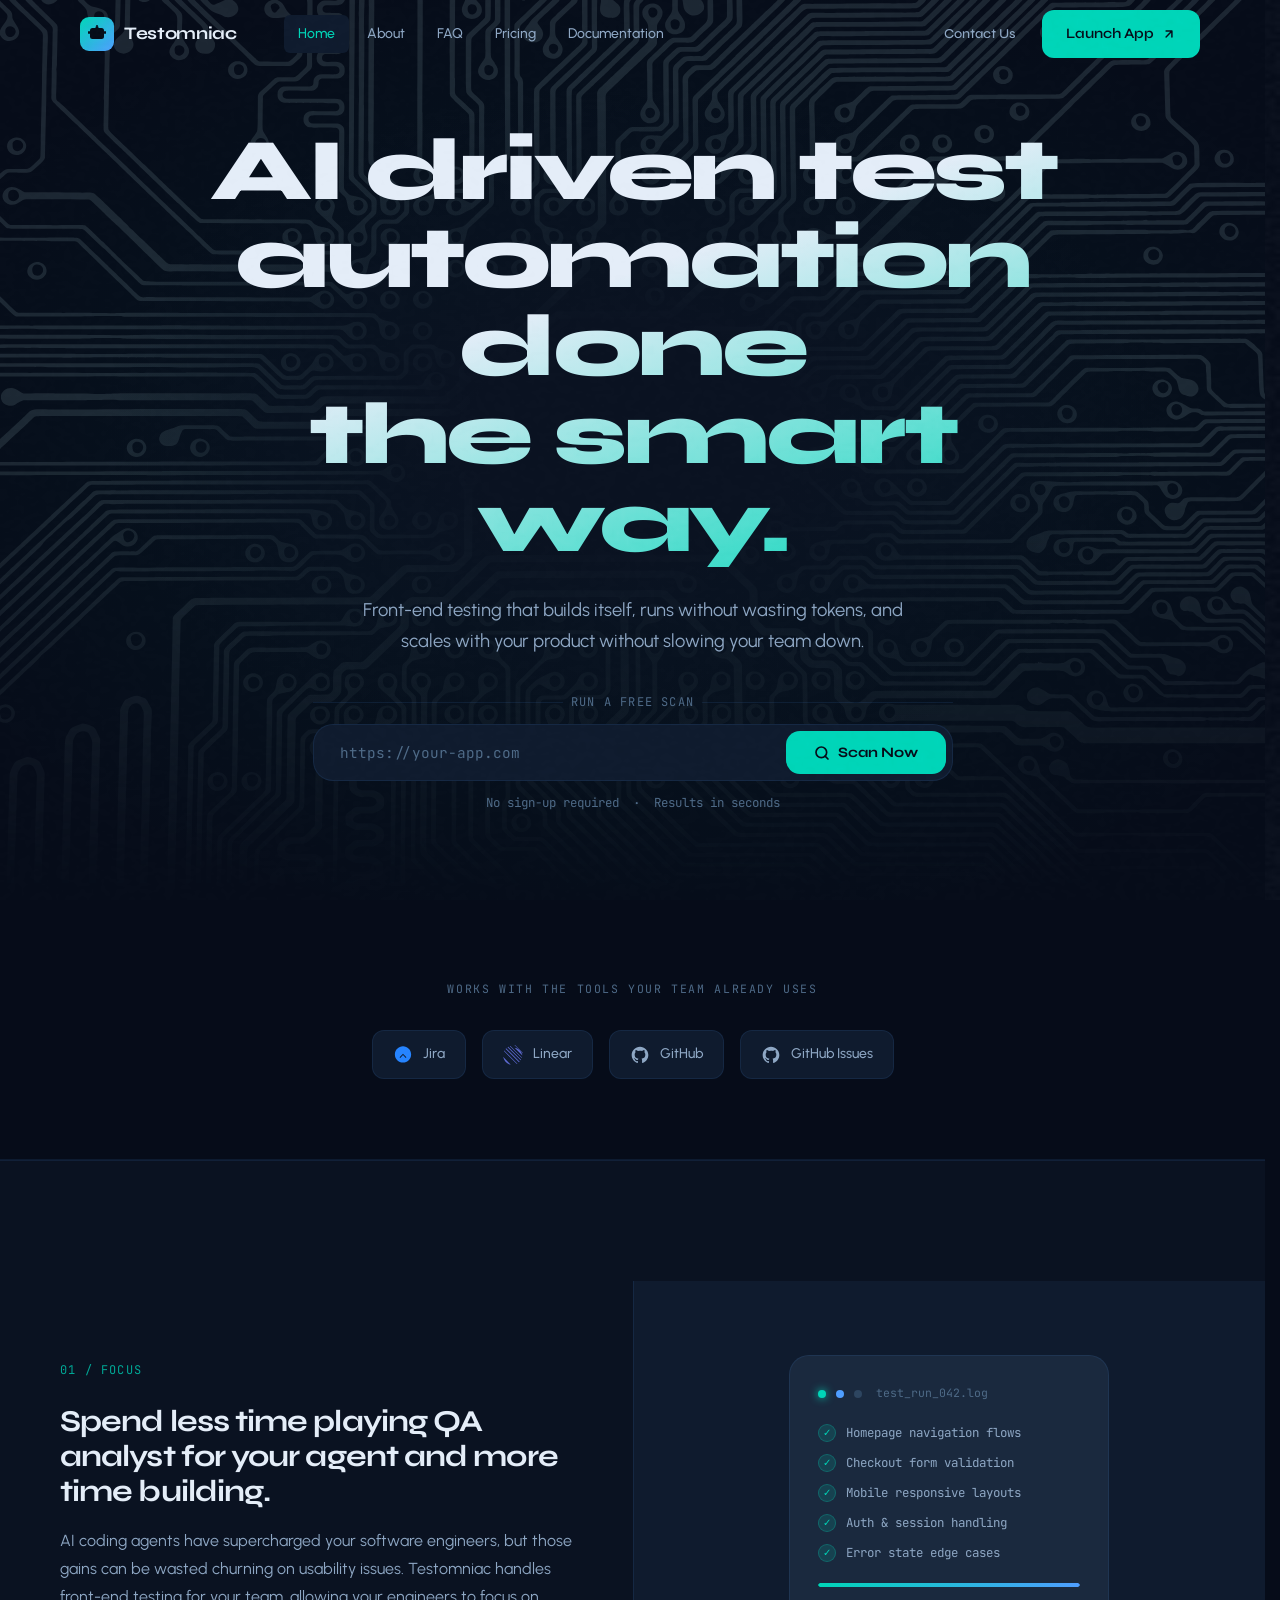
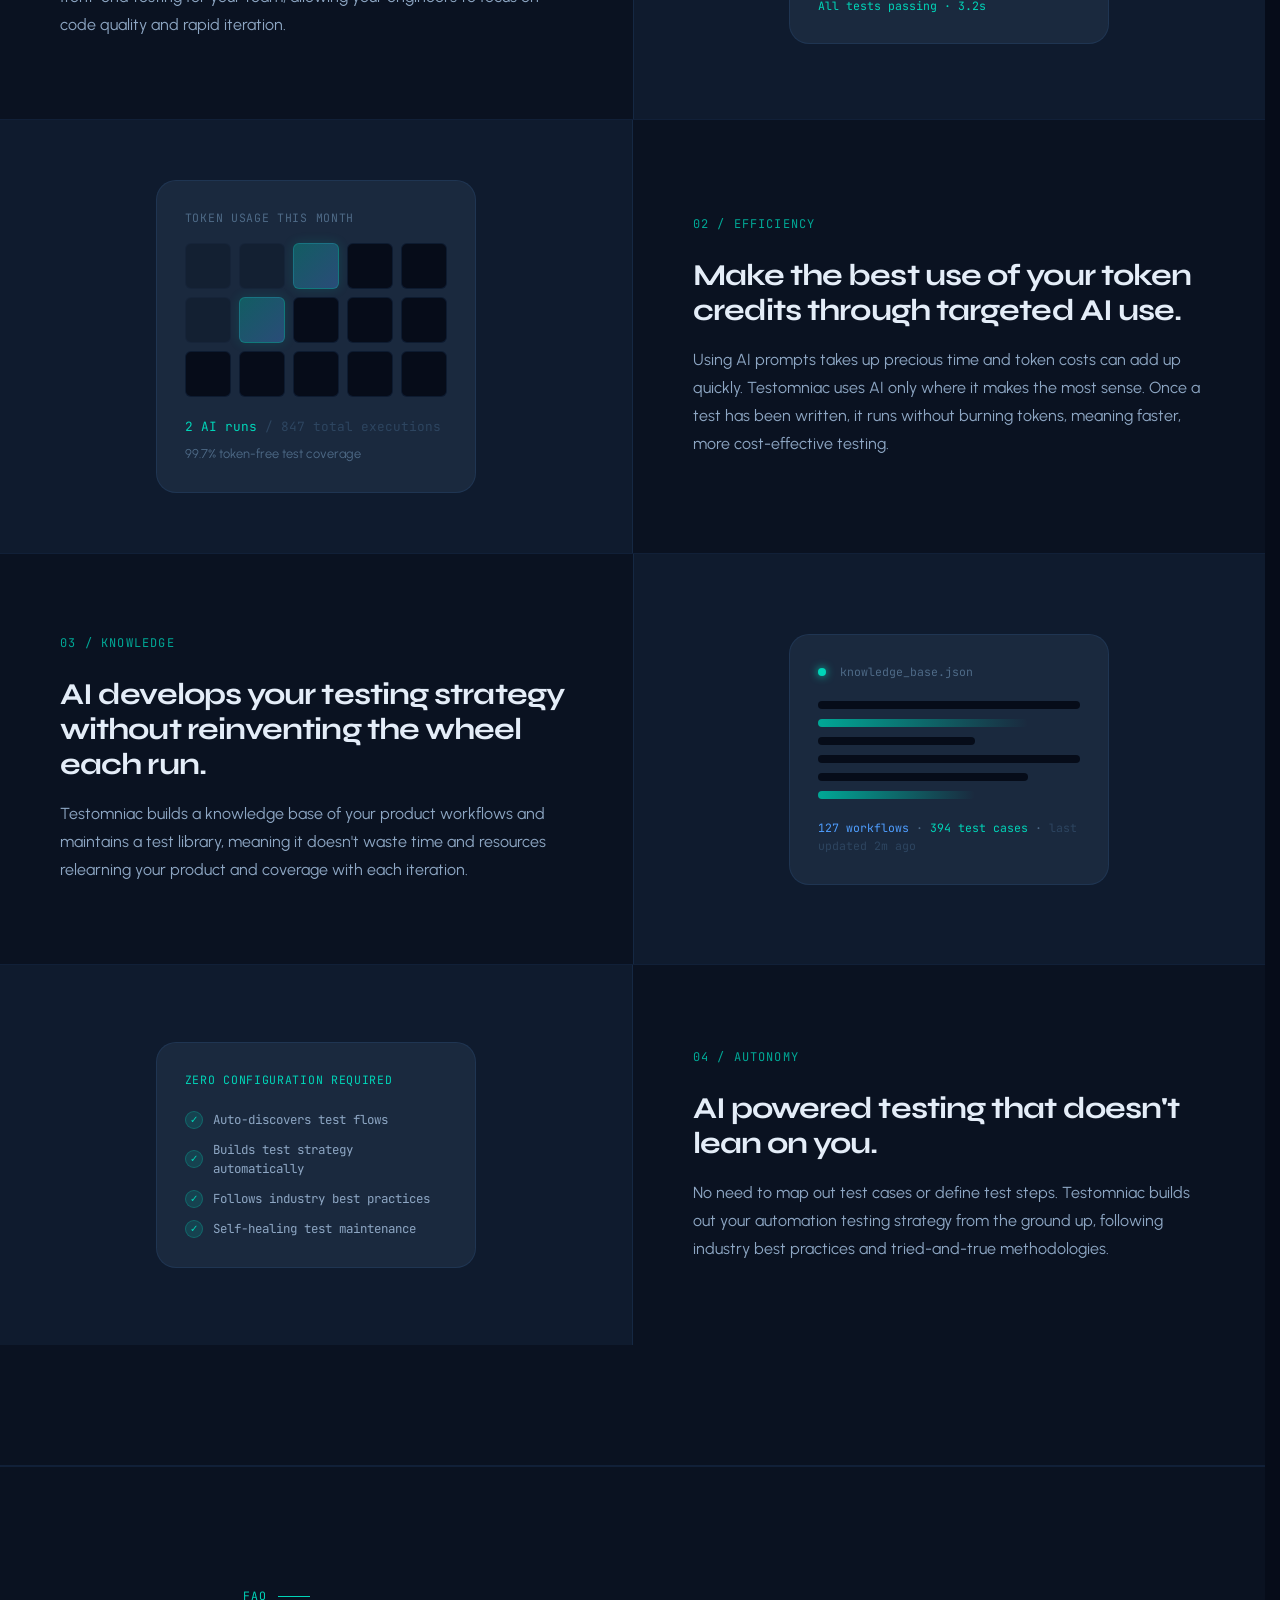
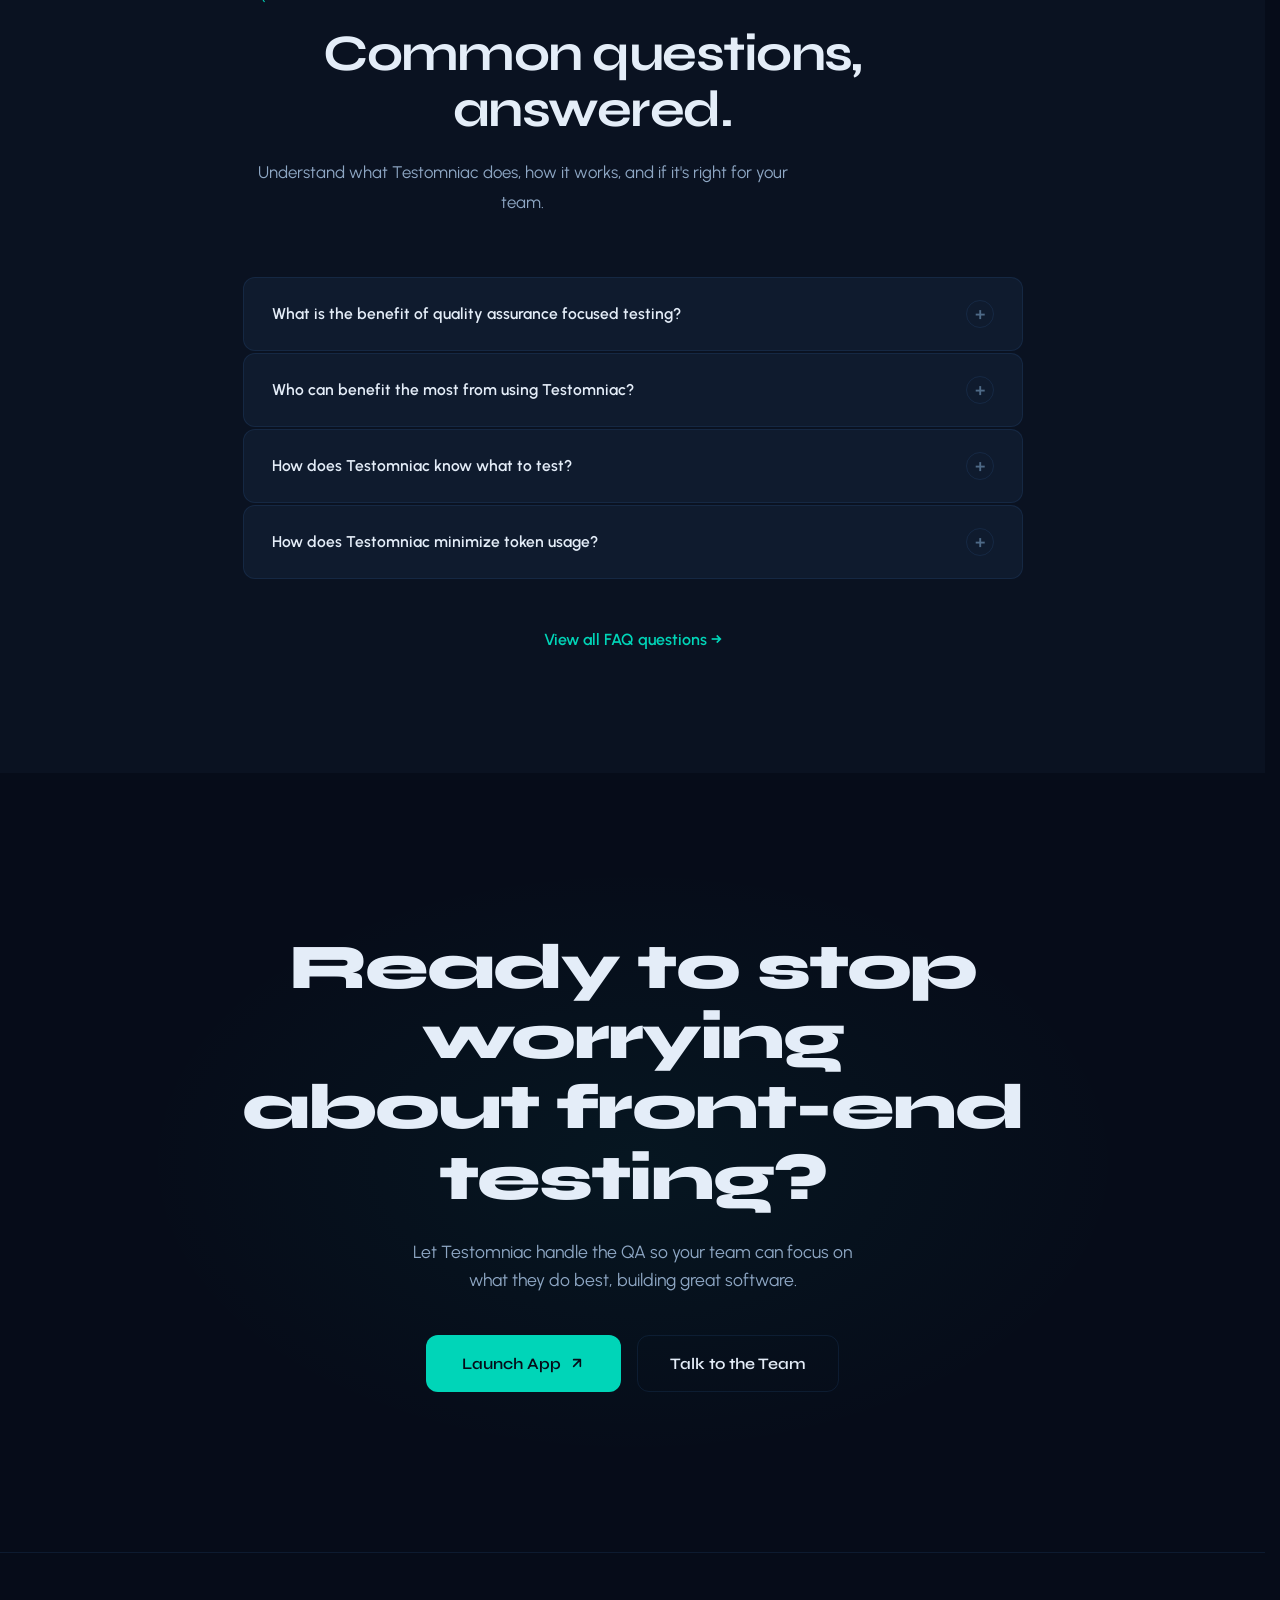
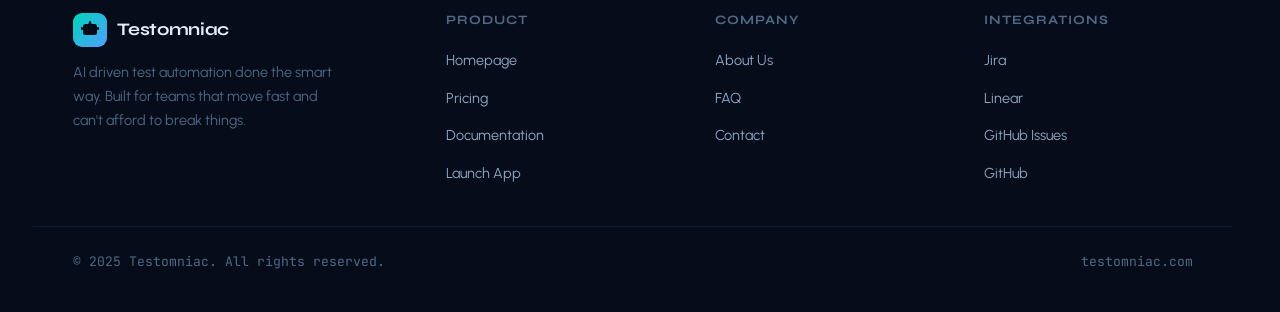
==== commit 3b850fc1: "Testomniac - Updates to make the pages more responsiver." ====
--- a/testomniac/index.html
+++ b/testomniac/index.html
@@ -16,7 +16,25 @@
   <nav class="nav" id="nav">
     <div class="nav-inner">
       <a href="index.html" class="nav-logo">
-        <div class="nav-logo-mark">T</div>
+        <div class="nav-logo-mark">
+          <svg xmlns="http://www.w3.org/2000/svg" viewBox="0 0 20 20" width="20" height="20" fill="currentColor" aria-hidden="true">
+            <!-- antenna -->
+            <rect x="9" y="1" width="2" height="2" rx="1"/>
+            <rect x="8.5" y="2.5" width="3" height="1.5" rx="0.5"/>
+            <!-- head -->
+            <rect x="3" y="4" width="14" height="11" rx="2.5"/>
+            <!-- eyes -->
+            <circle cx="7.5" cy="8.5" r="1.5" fill="var(--bg-void)" opacity="0.85"/>
+            <circle cx="12.5" cy="8.5" r="1.5" fill="var(--bg-void)" opacity="0.85"/>
+            <!-- mouth segments -->
+            <rect x="6" y="12" width="2.5" height="1.5" rx="0.5" fill="var(--bg-void)" opacity="0.85"/>
+            <rect x="8.75" y="12" width="2.5" height="1.5" rx="0.5" fill="var(--bg-void)" opacity="0.85"/>
+            <rect x="11.5" y="12" width="2.5" height="1.5" rx="0.5" fill="var(--bg-void)" opacity="0.85"/>
+            <!-- ear nubs -->
+            <rect x="1" y="7" width="2" height="3" rx="1"/>
+            <rect x="17" y="7" width="2" height="3" rx="1"/>
+          </svg>
+        </div>
         <span class="nav-logo-text">Testomniac</span>
       </a>
 
@@ -30,6 +48,30 @@
 
       <div class="nav-actions">
         <button class="btn btn-ghost" id="contactBtn">Contact Us</button>
+        <a href="https://app.testomniac.com" target="_blank" class="btn btn-primary">
+          Launch App
+          <svg width="14" height="14" viewBox="0 0 24 24" fill="none" stroke="currentColor" stroke-width="2.5" stroke-linecap="round" stroke-linejoin="round"><path d="M7 17L17 7M7 7h10v10"/></svg>
+        </a>
+      </div>
+
+      <button class="nav-hamburger" id="navHamburger" aria-label="Toggle menu" aria-expanded="false">
+        <span></span>
+        <span></span>
+        <span></span>
+      </button>
+    </div>
+
+    <div class="nav-mobile-menu" id="navMobileMenu">
+      <button class="nav-drawer-close" id="navDrawerClose" aria-label="Close menu">
+        <svg width="14" height="14" viewBox="0 0 24 24" fill="none" stroke="currentColor" stroke-width="2.5" stroke-linecap="round" stroke-linejoin="round"><path d="M18 6L6 18M6 6l12 12"/></svg>
+      </button>
+      <a href="index.html" class="nav-link active">Home</a>
+      <a href="about.html" class="nav-link">About</a>
+      <a href="faq.html" class="nav-link">FAQ</a>
+      <a href="pricing.html" class="nav-link">Pricing</a>
+      <a href="docs.html" class="nav-link">Documentation</a>
+      <div class="nav-actions">
+        <button class="btn btn-ghost" id="contactBtnMobile">Contact Us</button>
         <a href="https://app.testomniac.com" target="_blank" class="btn btn-primary">
           Launch App
           <svg width="14" height="14" viewBox="0 0 24 24" fill="none" stroke="currentColor" stroke-width="2.5" stroke-linecap="round" stroke-linejoin="round"><path d="M7 17L17 7M7 7h10v10"/></svg>
@@ -350,7 +392,20 @@
     <div class="footer-inner">
       <div class="footer-brand">
         <a href="index.html" class="nav-logo" style="margin-bottom:0;">
-          <div class="nav-logo-mark">T</div>
+          <div class="nav-logo-mark">
+            <svg xmlns="http://www.w3.org/2000/svg" viewBox="0 0 20 20" width="20" height="20" fill="currentColor" aria-hidden="true">
+              <rect x="9" y="1" width="2" height="2" rx="1"/>
+              <rect x="8.5" y="2.5" width="3" height="1.5" rx="0.5"/>
+              <rect x="3" y="4" width="14" height="11" rx="2.5"/>
+              <circle cx="7.5" cy="8.5" r="1.5" fill="var(--bg-void)" opacity="0.85"/>
+              <circle cx="12.5" cy="8.5" r="1.5" fill="var(--bg-void)" opacity="0.85"/>
+              <rect x="6" y="12" width="2.5" height="1.5" rx="0.5" fill="var(--bg-void)" opacity="0.85"/>
+              <rect x="8.75" y="12" width="2.5" height="1.5" rx="0.5" fill="var(--bg-void)" opacity="0.85"/>
+              <rect x="11.5" y="12" width="2.5" height="1.5" rx="0.5" fill="var(--bg-void)" opacity="0.85"/>
+              <rect x="1" y="7" width="2" height="3" rx="1"/>
+              <rect x="17" y="7" width="2" height="3" rx="1"/>
+            </svg>
+          </div>
           <span class="nav-logo-text">Testomniac</span>
         </a>
         <p>AI driven test automation done the smart way. Built for teams that move fast and can't afford to break things.</p>
@@ -423,6 +478,24 @@
       nav.classList.toggle('scrolled', window.scrollY > 30);
     });
 
+    // ── Hamburger menu
+    const hamburger = document.getElementById('navHamburger');
+    const mobileMenu = document.getElementById('navMobileMenu');
+    function closeMenu() {
+      mobileMenu.classList.remove('open');
+      hamburger.classList.remove('open');
+      hamburger.setAttribute('aria-expanded', 'false');
+    }
+    hamburger.addEventListener('click', () => {
+      const isOpen = mobileMenu.classList.toggle('open');
+      hamburger.classList.toggle('open', isOpen);
+      hamburger.setAttribute('aria-expanded', isOpen);
+    });
+    document.getElementById('navDrawerClose').addEventListener('click', closeMenu);
+    document.addEventListener('click', (e) => {
+      if (!nav.contains(e.target)) closeMenu();
+    });
+
     // ── FAQ accordion
     function toggleFaq(el) {
       const item = el.closest('.faq-item');
@@ -444,6 +517,10 @@
 
     // ── Contact nav button
     document.getElementById('contactBtn').addEventListener('click', () => {
+      document.getElementById('contactModal').classList.add('open');
+    });
+    document.getElementById('contactBtnMobile').addEventListener('click', () => {
+      closeMenu();
       document.getElementById('contactModal').classList.add('open');
     });
 
--- a/testomniac/assets/css/styles.css
+++ b/testomniac/assets/css/styles.css
@@ -189,10 +189,8 @@
   display: flex;
   align-items: center;
   justify-content: center;
-  font-family: var(--font-mono);
-  font-size: 14px;
-  font-weight: 500;
   color: var(--bg-void);
+  flex-shrink: 0;
 }
 
 .nav-logo-text {
@@ -1406,11 +1404,183 @@
   }
 }
 
-@media (max-width: 768px) {
+/* Drop the ghost "Contact Us" button before things get cramped */
+@media (max-width: 960px) {
+  .nav-inner { gap: 24px; }
+  .nav-actions #contactBtn { display: none; }
+}
+
+/* ─── HAMBURGER MENU BUTTON ─── */
+.nav-hamburger {
+  display: none;
+  flex-direction: column;
+  justify-content: center;
+  align-items: center;
+  gap: 5px;
+  width: 40px;
+  height: 40px;
+  background: transparent;
+  border: 1px solid var(--border);
+  border-radius: var(--radius-sm);
+  cursor: pointer;
+  padding: 8px;
+  transition: var(--transition);
+  flex-shrink: 0;
+  margin-left: auto;
+}
+
+.nav-hamburger:hover {
+  border-color: var(--border-hover);
+  background: var(--bg-surface);
+}
+
+.nav-hamburger span {
+  display: block;
+  width: 18px;
+  height: 2px;
+  background: var(--text-secondary);
+  border-radius: 2px;
+  transition: var(--transition);
+  transform-origin: center;
+}
+
+.nav-hamburger.open span:nth-child(1) {
+  transform: translateY(7px) rotate(45deg);
+}
+.nav-hamburger.open span:nth-child(2) {
+  opacity: 0;
+  transform: scaleX(0);
+}
+.nav-hamburger.open span:nth-child(3) {
+  transform: translateY(-7px) rotate(-45deg);
+}
+
+/* ─── MOBILE NAV DRAWER ─── */
+.nav-mobile-menu {
+  display: none;
+  position: fixed;
+  top: 0;
+  right: 0;
+  bottom: 0;
+  width: min(320px, 85vw);
+  background: var(--bg-surface);
+  border-left: 1px solid var(--border);
+  z-index: 98;
+  flex-direction: column;
+  padding: 88px 24px 32px;
+  gap: 4px;
+  transform: translateX(100%);
+  opacity: 0;
+  pointer-events: none;
+  transition: opacity 0.3s ease, transform 0.3s cubic-bezier(0.4, 0, 0.2, 1);
+  overflow-y: auto;
+}
+
+.nav-mobile-menu.open {
+  opacity: 1;
+  transform: translateX(0);
+  pointer-events: all;
+}
+
+/* Scrim behind the drawer */
+.nav-mobile-menu::before {
+  content: '';
+  position: fixed;
+  inset: 0;
+  right: min(320px, 85vw);
+  background: rgba(6, 12, 25, 0.6);
+  backdrop-filter: blur(4px);
+  pointer-events: none;
+  opacity: 0;
+  transition: opacity 0.3s ease;
+}
+
+.nav-mobile-menu.open::before {
+  opacity: 1;
+  pointer-events: all;
+}
+
+.nav-drawer-close {
+  position: absolute;
+  top: 14px;
+  right: 20px;
+  width: 40px;
+  height: 40px;
+  background: transparent;
+  border: 1px solid var(--border);
+  border-radius: var(--radius-sm);
+  color: var(--text-secondary);
+  cursor: pointer;
+  display: flex;
+  align-items: center;
+  justify-content: center;
+  transition: var(--transition);
+  flex-shrink: 0;
+}
+
+.nav-drawer-close:hover {
+  border-color: var(--border-hover);
+  background: var(--bg-raised);
+  color: var(--text-primary);
+}
+
+.nav-mobile-menu .nav-link {
+  padding: 13px 16px;
+  font-size: 1rem;
+  border-radius: var(--radius-md);
+}
+
+.nav-mobile-menu .nav-actions {
+  display: flex;
+  flex-direction: column;
+  gap: 8px;
+  margin-top: auto;
+  padding-top: 24px;
+  border-top: 1px solid var(--border);
+}
+
+.nav-mobile-menu .nav-actions .btn {
+  width: 100%;
+  justify-content: center;
+}
+
+@media (max-width: 860px) {
   .nav-links { display: none; }
+  .nav-actions { display: none; }
+  .nav-hamburger { display: flex; }
+  .nav-mobile-menu { display: flex; }
   .container { padding: 0 20px; }
   .nav-inner { padding: 0 20px; }
-  .hero { padding: 100px 20px 60px; }
+  .hero {
+    padding: 100px 20px 60px;
+    align-items: stretch;
+  }
+  .hero-content {
+    max-width: 100%;
+    width: 100%;
+    align-items: center;
+  }
+  .hero-tagline {
+    font-size: clamp(2.2rem, 9vw, 3.5rem);
+  }
+  .hero-sub {
+    max-width: 100%;
+  }
+  .scanner-wrap {
+    max-width: 100%;
+    width: 100%;
+  }
+  .scanner-form {
+    flex-direction: column;
+    border-radius: var(--radius-md);
+    padding: 8px;
+    gap: 8px;
+  }
+  .scanner-btn {
+    width: 100%;
+    justify-content: center;
+    border-radius: calc(var(--radius-md) - 4px);
+  }
   .section { padding: 80px 0; }
   .feature-text { padding: 48px 28px; }
   .footer-inner { grid-template-columns: 1fr; gap: 40px; }
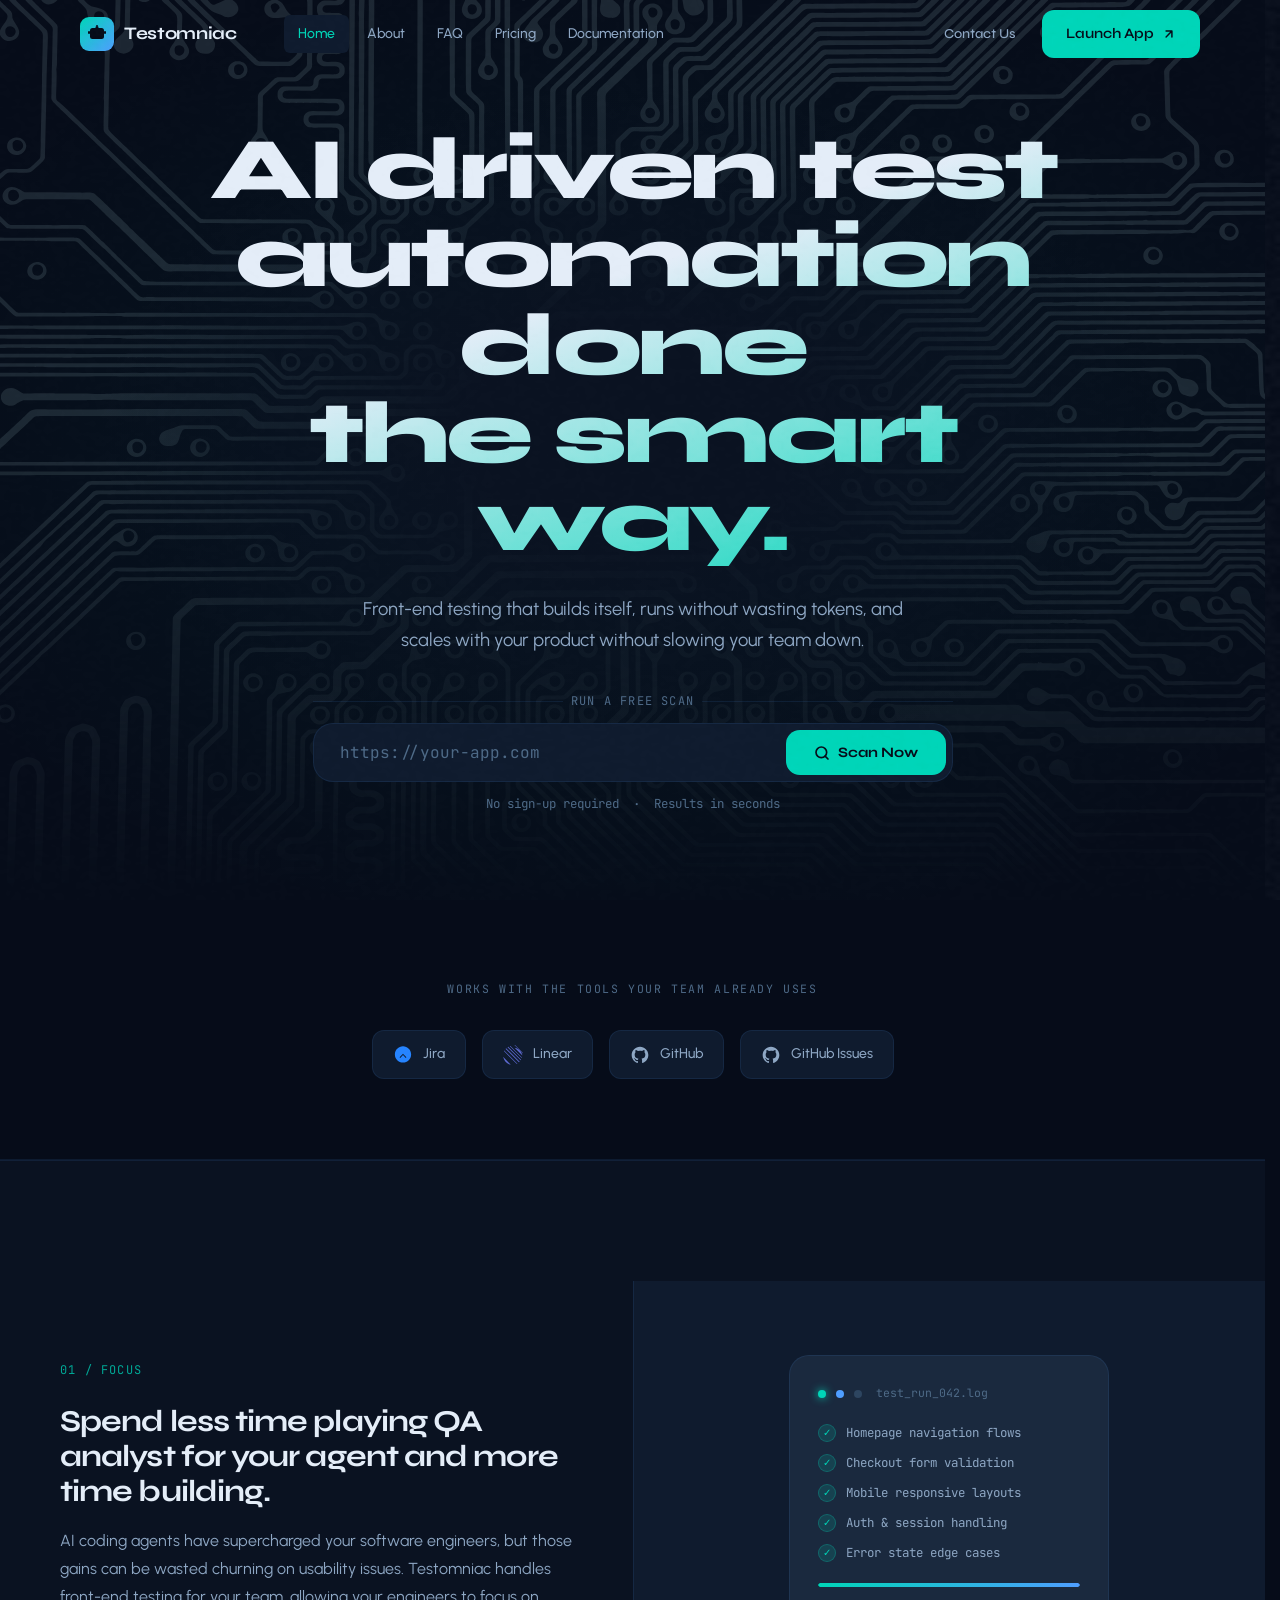
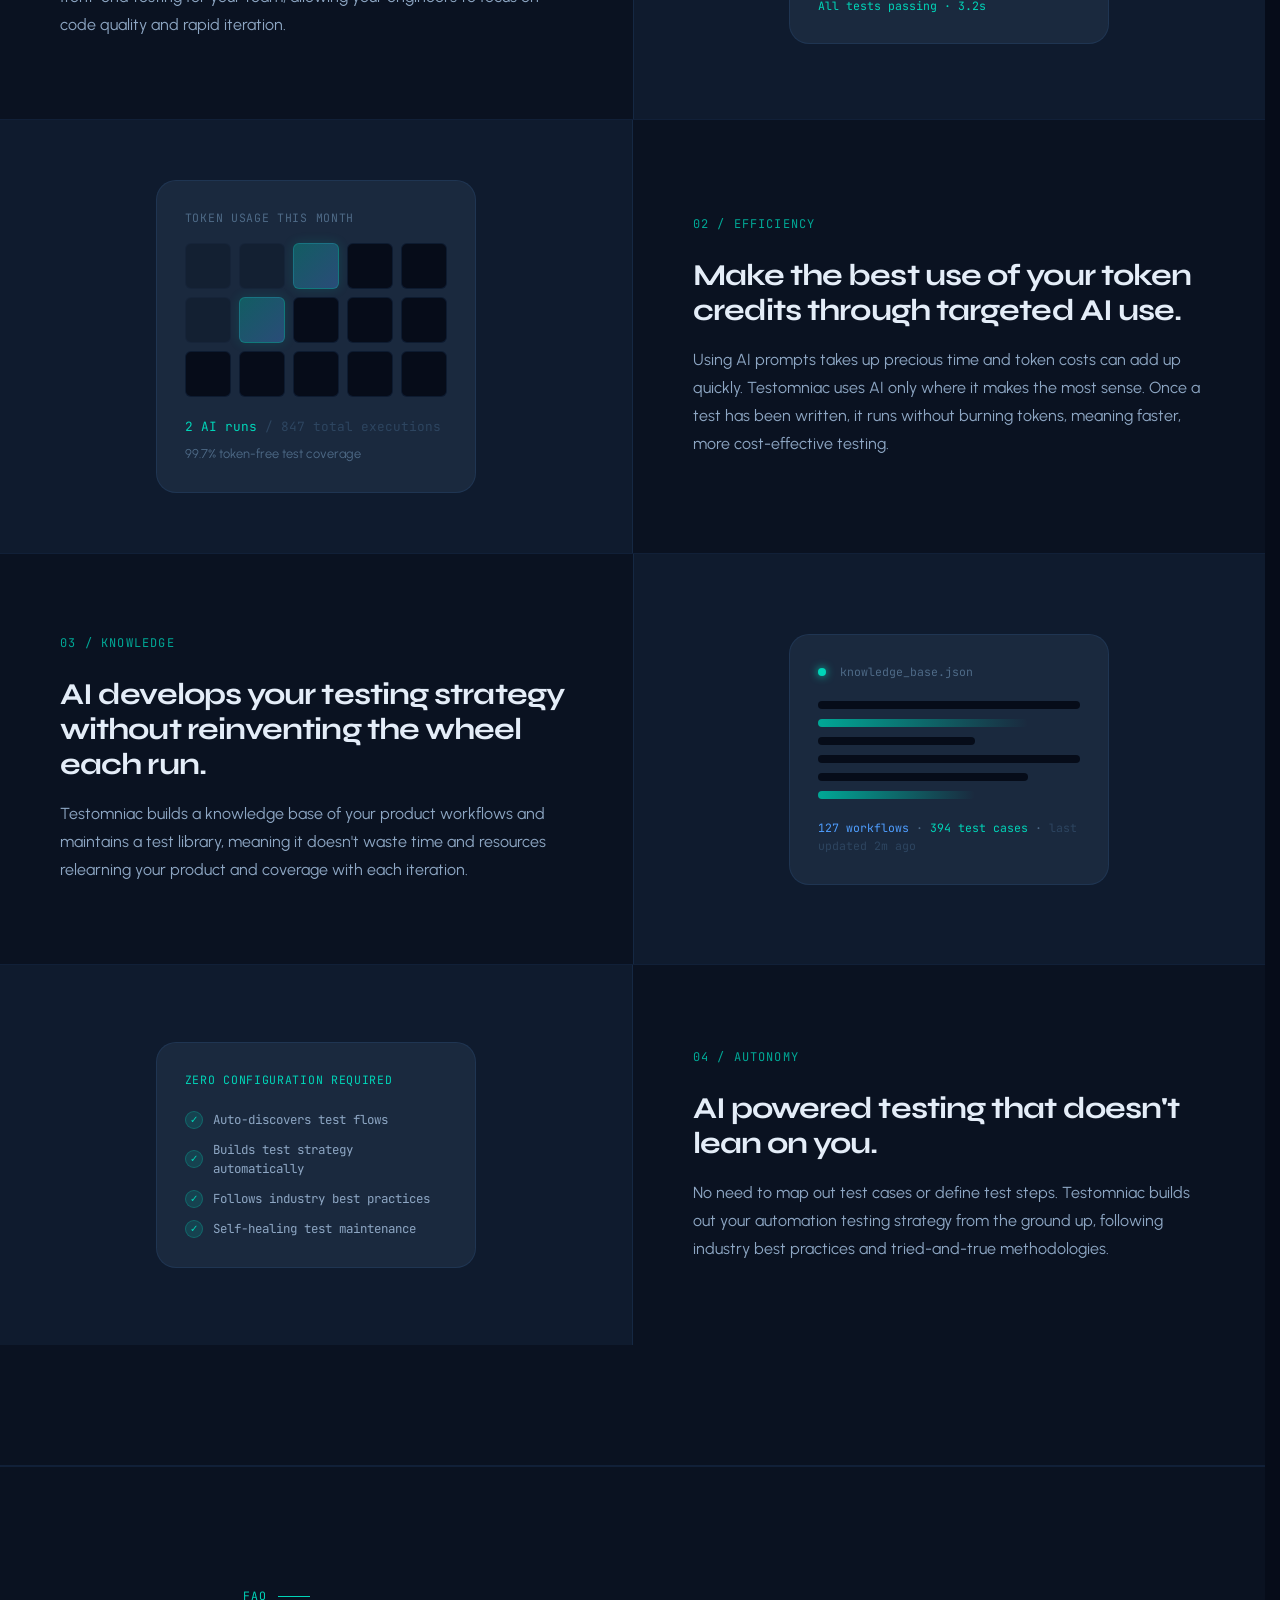
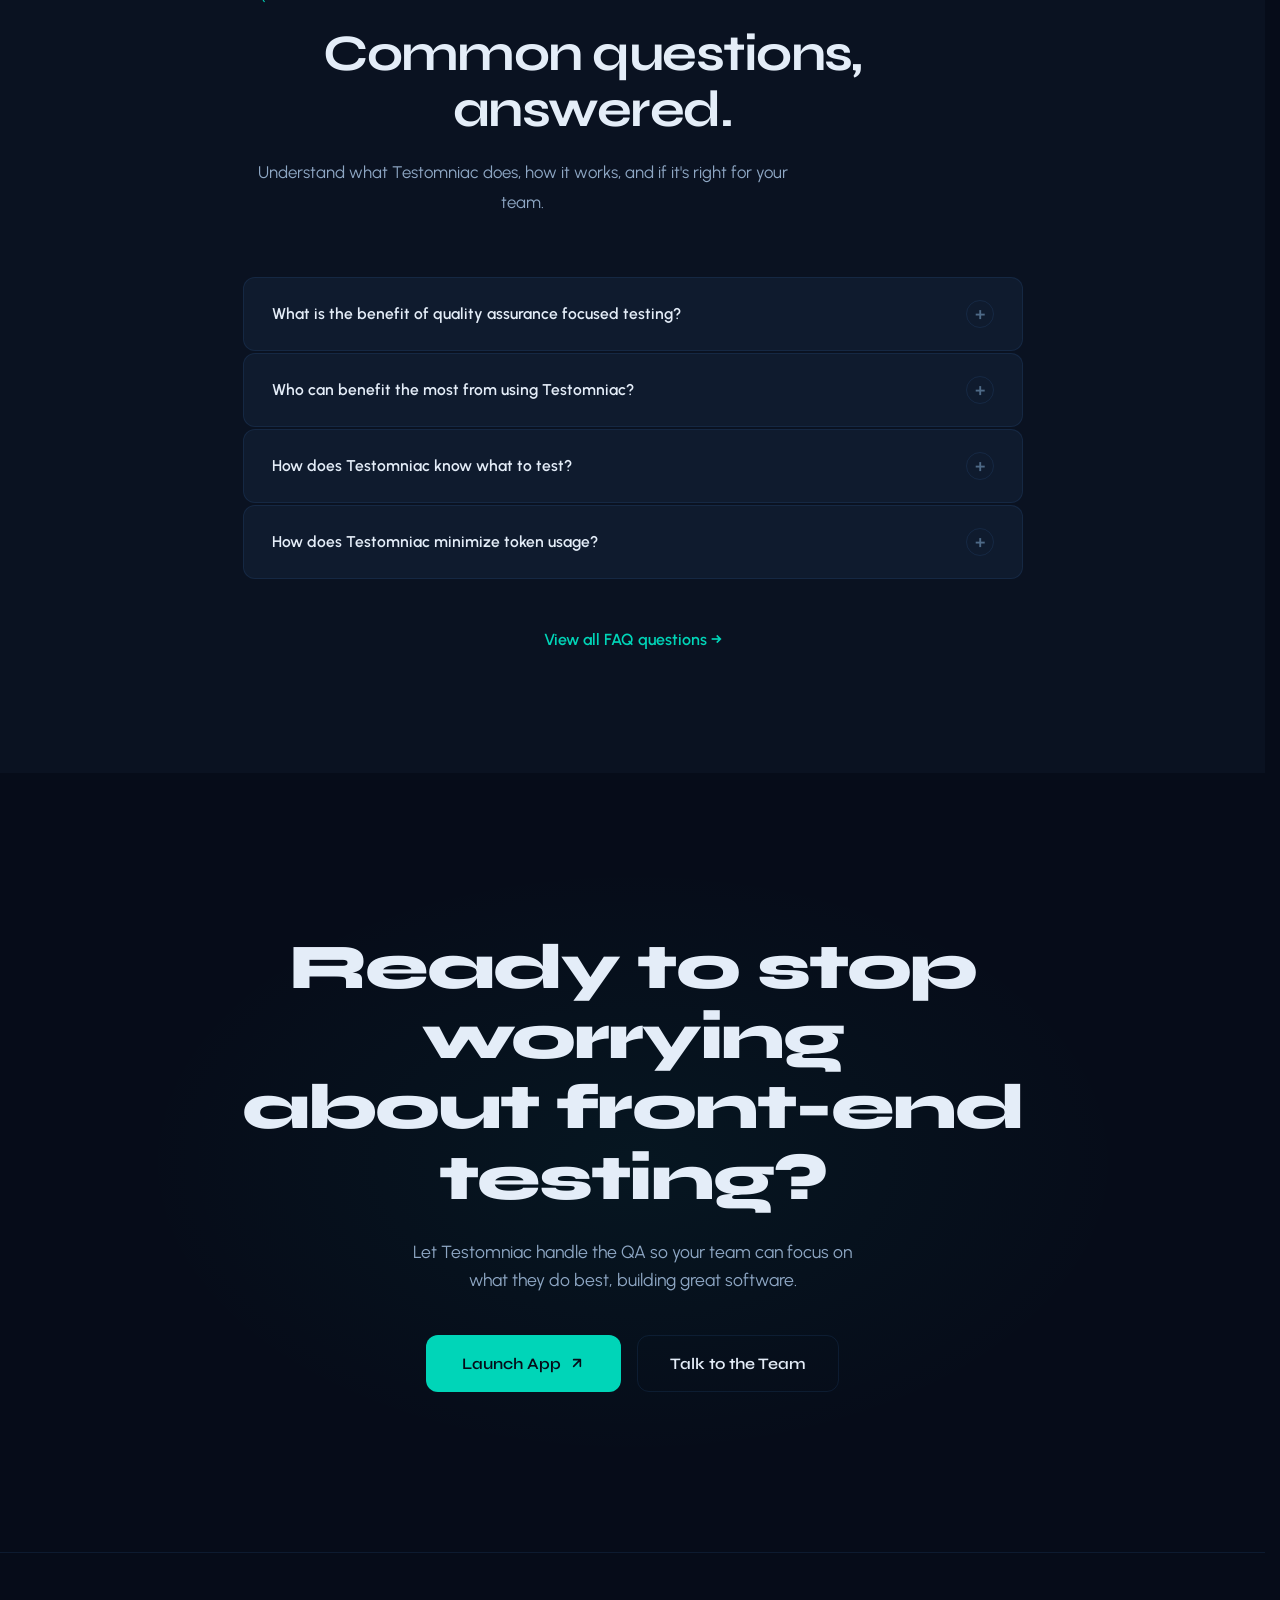
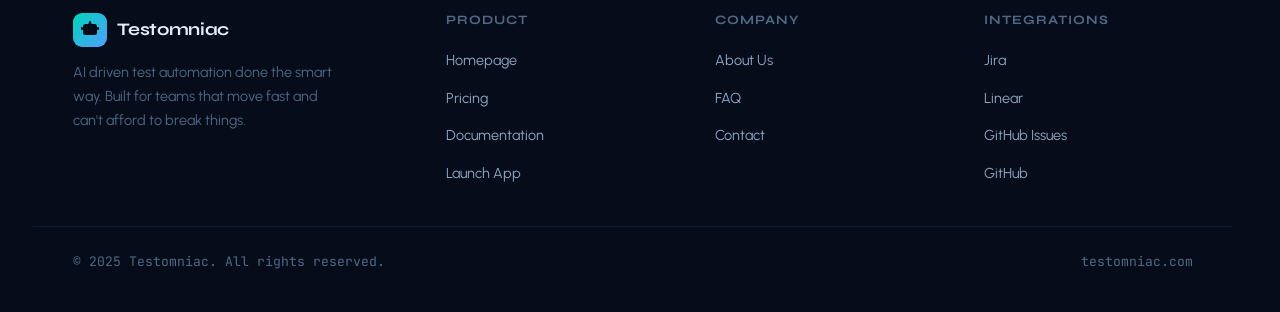
==== commit 1719c6ca: "Testomniac - Hamburger menu fixes." ====
--- a/testomniac/index.html
+++ b/testomniac/index.html
@@ -60,11 +60,9 @@
         <span></span>
       </button>
     </div>
-
-    <div class="nav-mobile-menu" id="navMobileMenu">
-      <button class="nav-drawer-close" id="navDrawerClose" aria-label="Close menu">
-        <svg width="14" height="14" viewBox="0 0 24 24" fill="none" stroke="currentColor" stroke-width="2.5" stroke-linecap="round" stroke-linejoin="round"><path d="M18 6L6 18M6 6l12 12"/></svg>
-      </button>
+  </nav>
+
+  <div class="nav-mobile-menu" id="navMobileMenu">
       <a href="index.html" class="nav-link active">Home</a>
       <a href="about.html" class="nav-link">About</a>
       <a href="faq.html" class="nav-link">FAQ</a>
@@ -77,8 +75,7 @@
           <svg width="14" height="14" viewBox="0 0 24 24" fill="none" stroke="currentColor" stroke-width="2.5" stroke-linecap="round" stroke-linejoin="round"><path d="M7 17L17 7M7 7h10v10"/></svg>
         </a>
       </div>
-    </div>
-  </nav>
+  </div>
 
   <!-- ══════════════════════════════════════
        HERO
@@ -485,15 +482,16 @@
       mobileMenu.classList.remove('open');
       hamburger.classList.remove('open');
       hamburger.setAttribute('aria-expanded', 'false');
+      document.body.style.overflow = '';
     }
     hamburger.addEventListener('click', () => {
       const isOpen = mobileMenu.classList.toggle('open');
       hamburger.classList.toggle('open', isOpen);
       hamburger.setAttribute('aria-expanded', isOpen);
+      document.body.style.overflow = isOpen ? 'hidden' : '';
     });
-    document.getElementById('navDrawerClose').addEventListener('click', closeMenu);
     document.addEventListener('click', (e) => {
-      if (!nav.contains(e.target)) closeMenu();
+      if (!nav.contains(e.target) && !mobileMenu.contains(e.target)) closeMenu();
     });
 
     // ── FAQ accordion
--- a/testomniac/assets/css/styles.css
+++ b/testomniac/assets/css/styles.css
@@ -348,7 +348,7 @@
   outline: none;
   padding: 12px 20px;
   font-family: var(--font-mono);
-  font-size: 0.9rem;
+  font-size: 1rem; /* ≥16px prevents iOS Safari auto-zoom on focus */
   color: var(--text-primary);
   min-width: 0;
 }
@@ -1459,21 +1459,22 @@
 .nav-mobile-menu {
   display: none;
   position: fixed;
-  top: 0;
+  top: 68px;
   right: 0;
   bottom: 0;
   width: min(320px, 85vw);
   background: var(--bg-surface);
   border-left: 1px solid var(--border);
+  border-top: 1px solid var(--border);
   z-index: 98;
   flex-direction: column;
-  padding: 88px 24px 32px;
+  padding: 24px 24px 32px;
   gap: 4px;
   transform: translateX(100%);
   opacity: 0;
   pointer-events: none;
   transition: opacity 0.3s ease, transform 0.3s cubic-bezier(0.4, 0, 0.2, 1);
-  overflow-y: auto;
+  overscroll-behavior: none;
 }
 
 .nav-mobile-menu.open {
@@ -1486,8 +1487,10 @@
 .nav-mobile-menu::before {
   content: '';
   position: fixed;
-  inset: 0;
+  top: 68px;
+  left: 0;
   right: min(320px, 85vw);
+  bottom: 0;
   background: rgba(6, 12, 25, 0.6);
   backdrop-filter: blur(4px);
   pointer-events: none;
@@ -1498,30 +1501,6 @@
 .nav-mobile-menu.open::before {
   opacity: 1;
   pointer-events: all;
-}
-
-.nav-drawer-close {
-  position: absolute;
-  top: 14px;
-  right: 20px;
-  width: 40px;
-  height: 40px;
-  background: transparent;
-  border: 1px solid var(--border);
-  border-radius: var(--radius-sm);
-  color: var(--text-secondary);
-  cursor: pointer;
-  display: flex;
-  align-items: center;
-  justify-content: center;
-  transition: var(--transition);
-  flex-shrink: 0;
-}
-
-.nav-drawer-close:hover {
-  border-color: var(--border-hover);
-  background: var(--bg-raised);
-  color: var(--text-primary);
 }
 
 .nav-mobile-menu .nav-link {
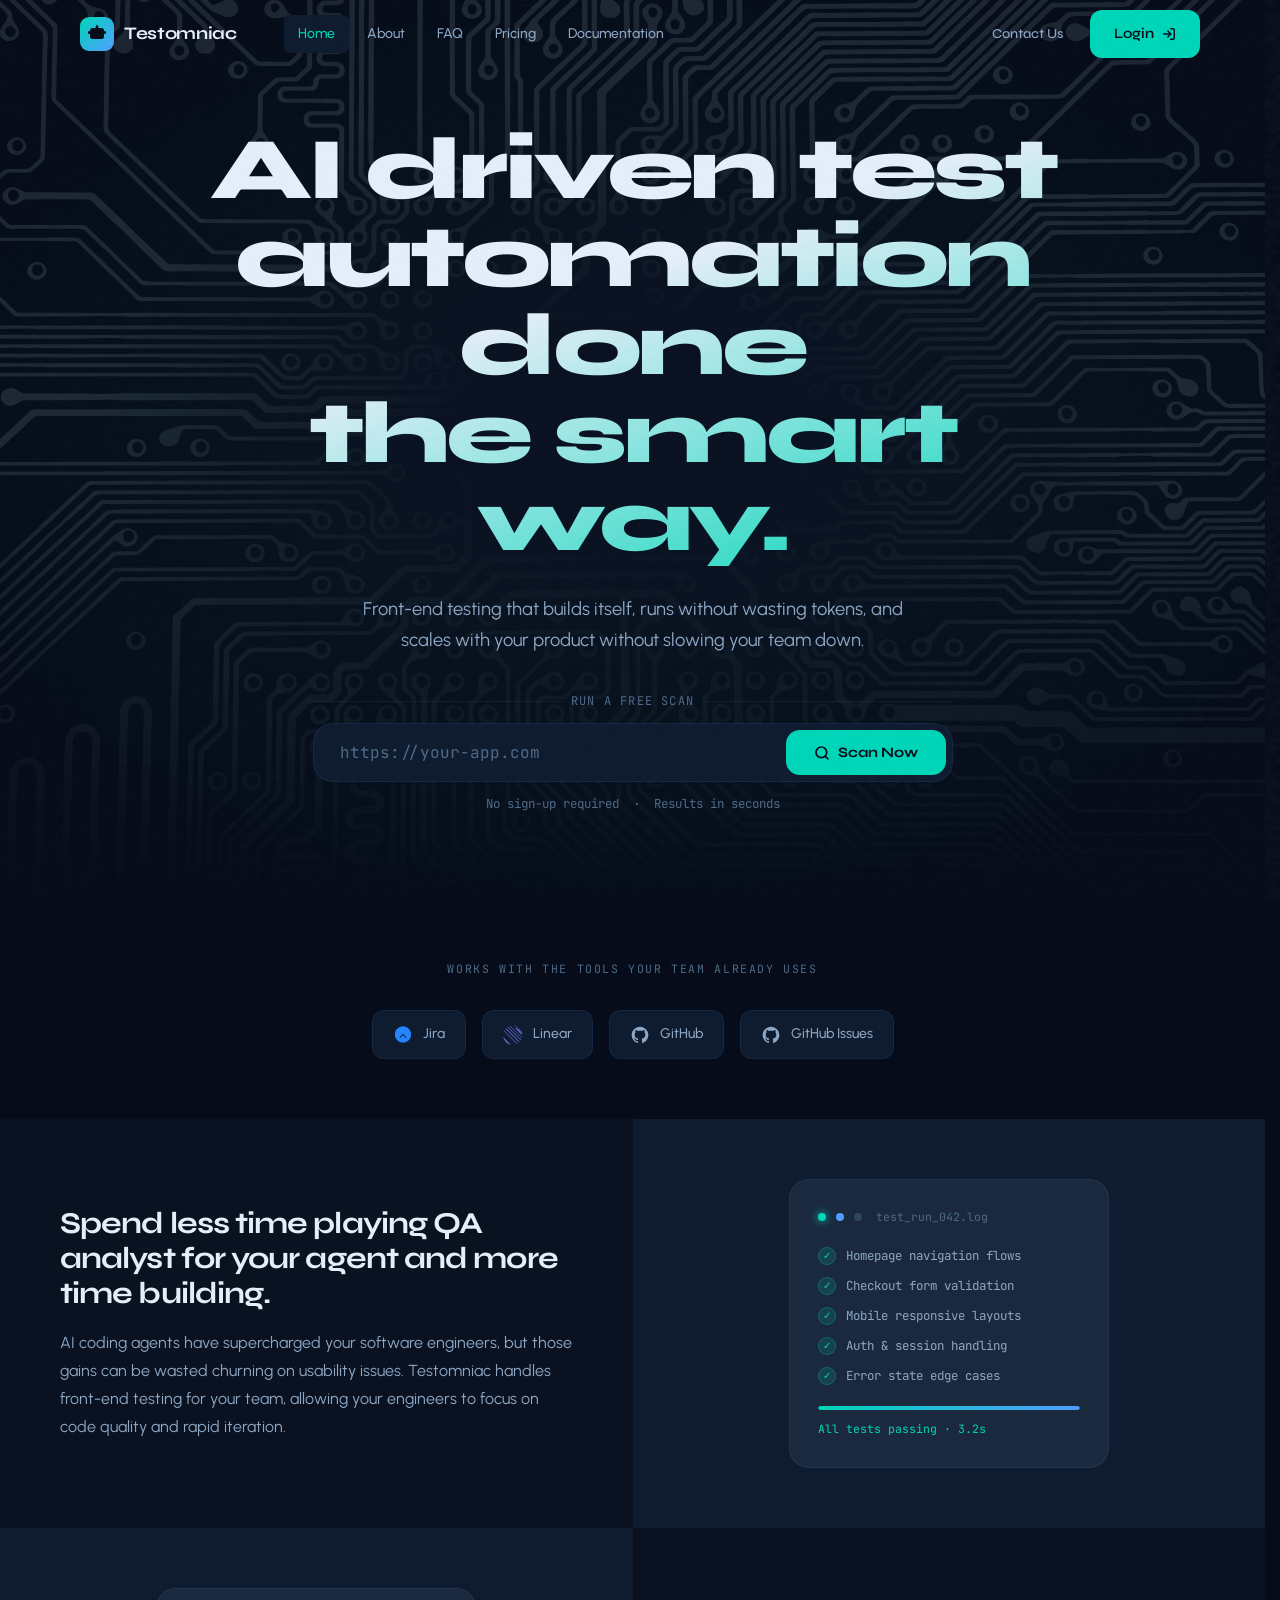
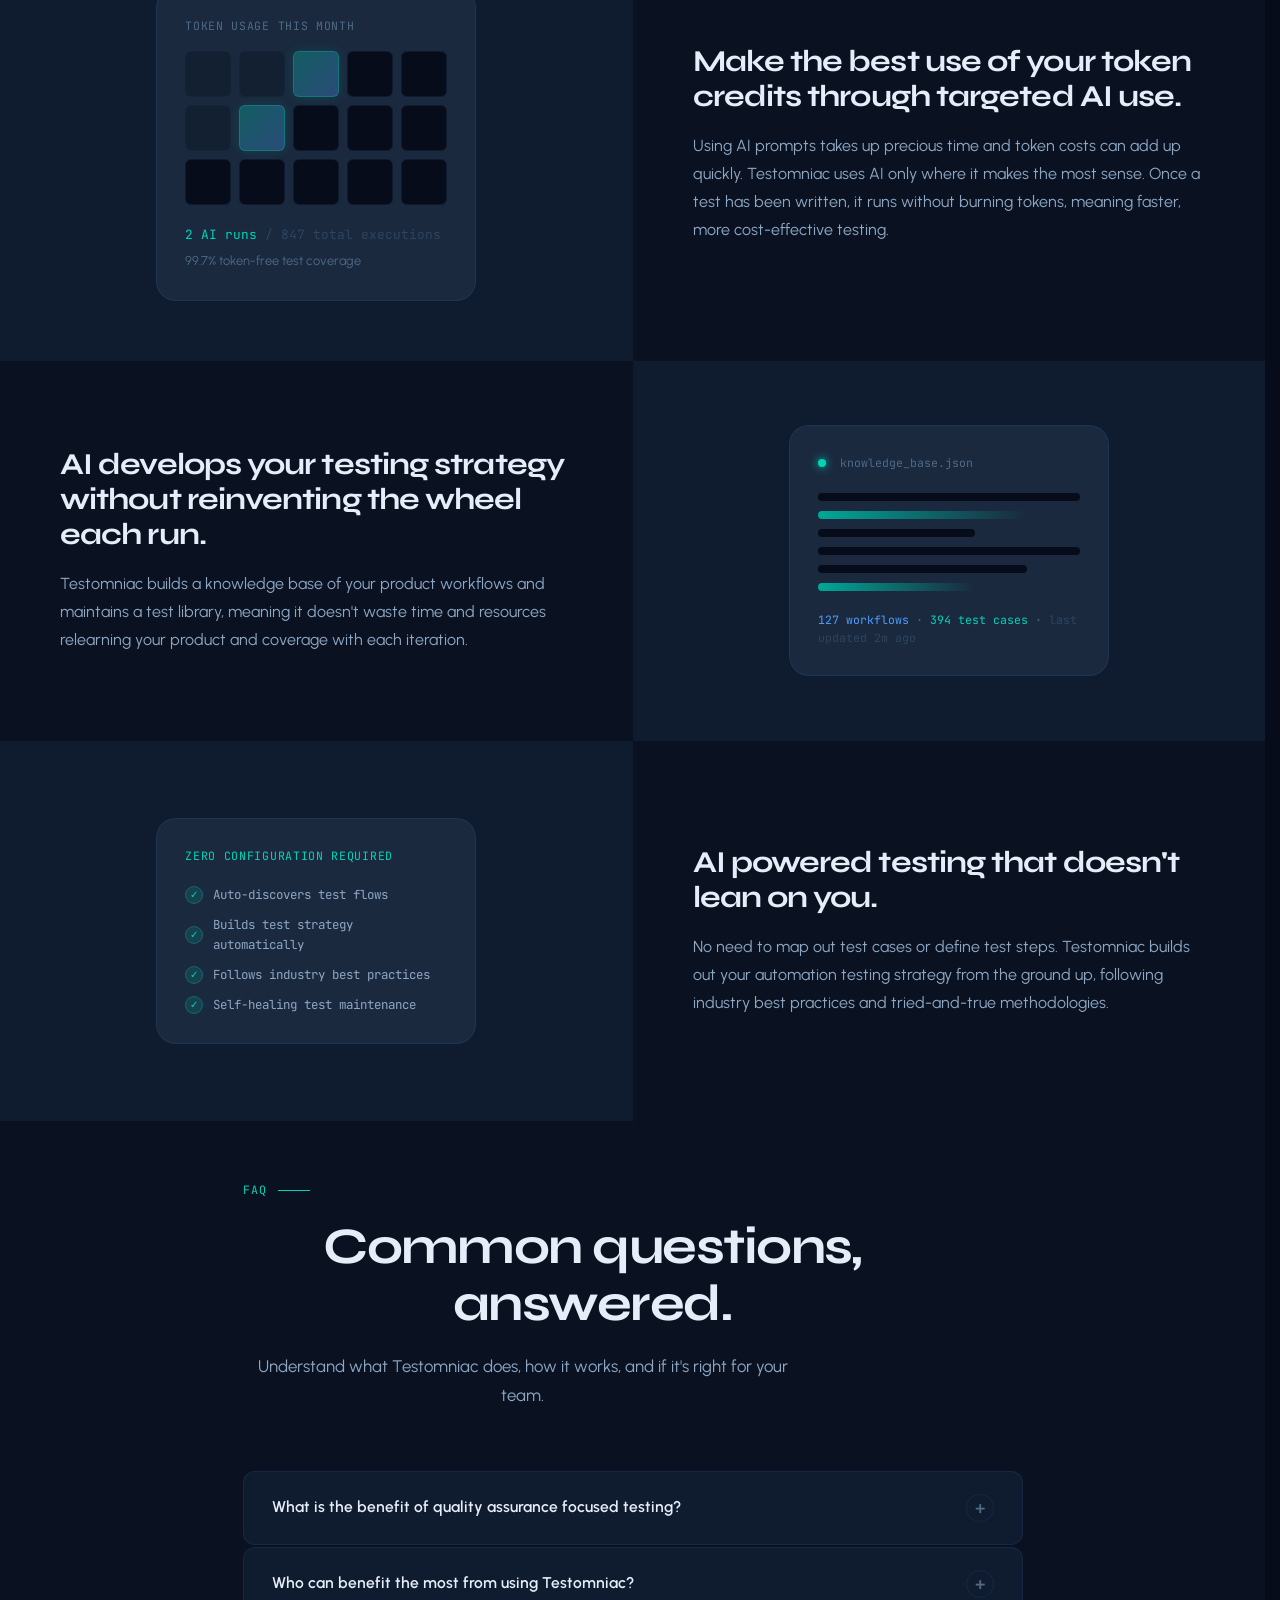
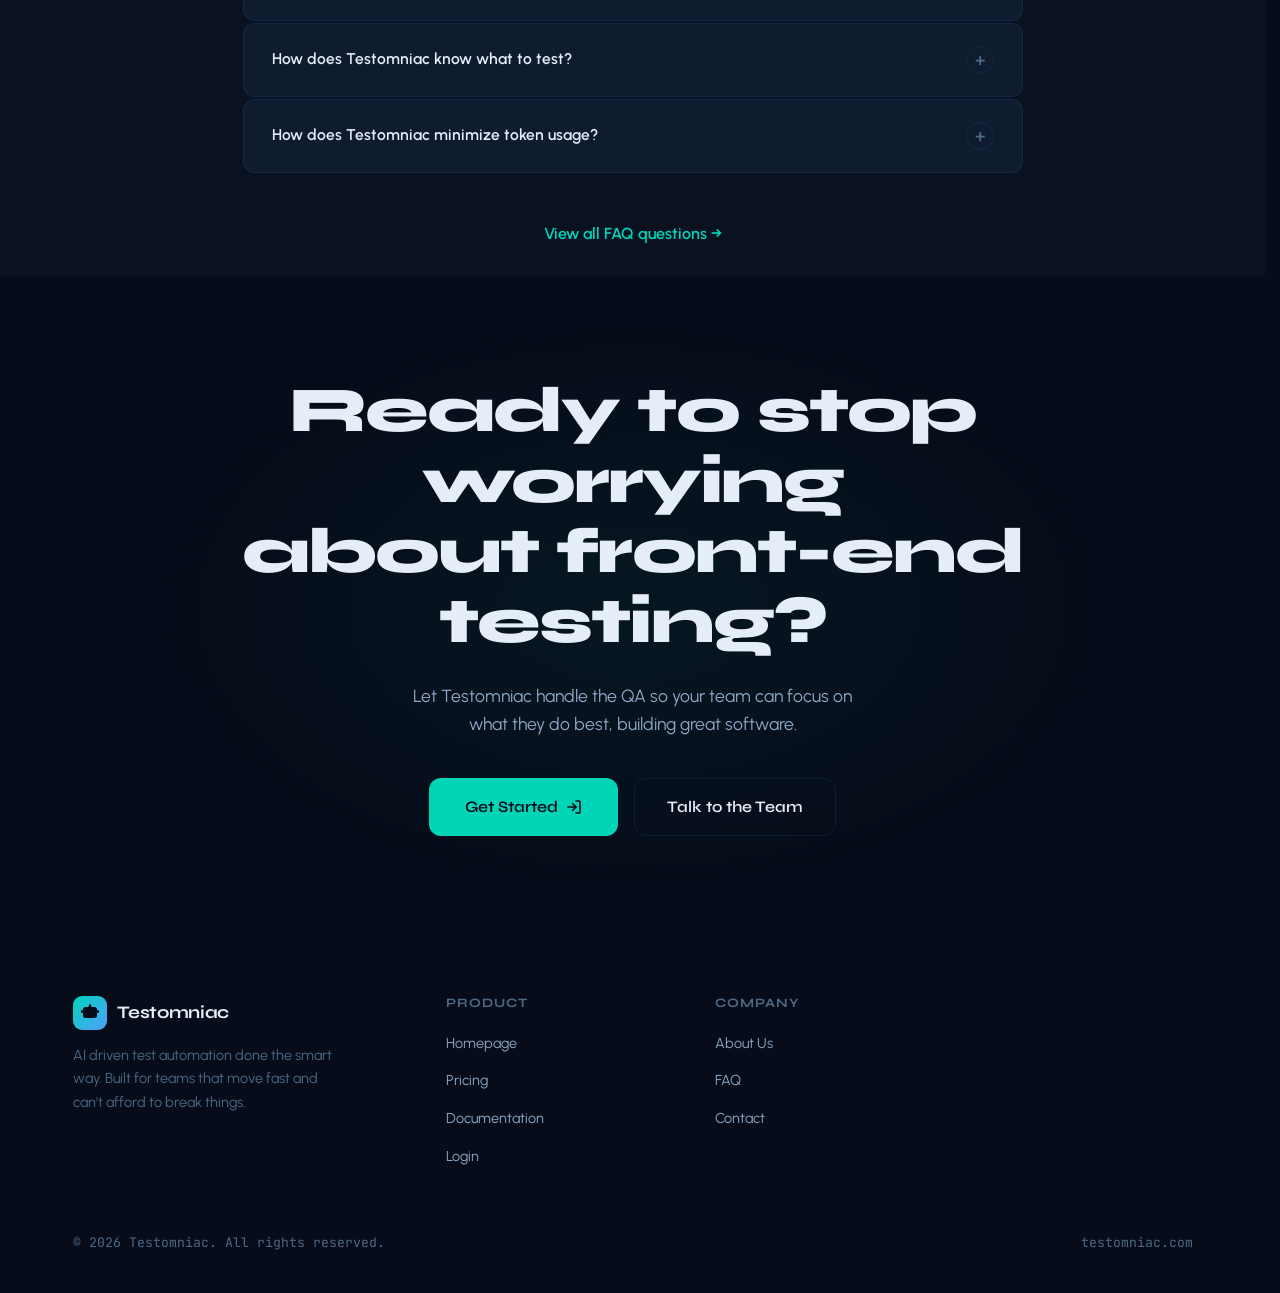
==== commit b7db0720: "Testomniac - Latest updates. Adds docs. Adds login flow." ====
--- a/testomniac/index.html
+++ b/testomniac/index.html
@@ -48,9 +48,9 @@
 
       <div class="nav-actions">
         <button class="btn btn-ghost" id="contactBtn">Contact Us</button>
-        <a href="https://app.testomniac.com" target="_blank" class="btn btn-primary">
-          Launch App
-          <svg width="14" height="14" viewBox="0 0 24 24" fill="none" stroke="currentColor" stroke-width="2.5" stroke-linecap="round" stroke-linejoin="round"><path d="M7 17L17 7M7 7h10v10"/></svg>
+        <a href="login.html" class="btn btn-primary">
+          Login
+          <svg width="14" height="14" viewBox="0 0 24 24" fill="none" stroke="currentColor" stroke-width="2.5" stroke-linecap="round" stroke-linejoin="round"><path d="M15 3h4a2 2 0 0 1 2 2v14a2 2 0 0 1-2 2h-4"/><polyline points="10 17 15 12 10 7"/><line x1="15" y1="12" x2="3" y2="12"/></svg>
         </a>
       </div>
 
@@ -70,9 +70,9 @@
       <a href="docs.html" class="nav-link">Documentation</a>
       <div class="nav-actions">
         <button class="btn btn-ghost" id="contactBtnMobile">Contact Us</button>
-        <a href="https://app.testomniac.com" target="_blank" class="btn btn-primary">
-          Launch App
-          <svg width="14" height="14" viewBox="0 0 24 24" fill="none" stroke="currentColor" stroke-width="2.5" stroke-linecap="round" stroke-linejoin="round"><path d="M7 17L17 7M7 7h10v10"/></svg>
+        <a href="login.html" class="btn btn-primary">
+          Login
+          <svg width="14" height="14" viewBox="0 0 24 24" fill="none" stroke="currentColor" stroke-width="2.5" stroke-linecap="round" stroke-linejoin="round"><path d="M15 3h4a2 2 0 0 1 2 2v14a2 2 0 0 1-2 2h-4"/><polyline points="10 17 15 12 10 7"/><line x1="15" y1="12" x2="3" y2="12"/></svg>
         </a>
       </div>
   </div>
@@ -154,13 +154,12 @@
   <!-- ══════════════════════════════════════
        FEATURES
   ══════════════════════════════════════ -->
-  <section class="features section">
+  <section class="features section" style="padding-top: 0px;">
     <div class="features-grid">
 
       <!-- Feature 1 -->
       <div class="feature-row">
         <div class="feature-text reveal">
-          <div class="feature-num mono">01 / FOCUS</div>
           <h2 class="feature-title">
             Spend less time playing QA analyst for your agent and more time building.
           </h2>
@@ -192,7 +191,6 @@
       <!-- Feature 2 -->
       <div class="feature-row">
         <div class="feature-text reveal">
-          <div class="feature-num mono">02 / EFFICIENCY</div>
           <h2 class="feature-title">
             Make the best use of your token credits through targeted AI use.
           </h2>
@@ -232,7 +230,6 @@
       <!-- Feature 3 -->
       <div class="feature-row">
         <div class="feature-text reveal">
-          <div class="feature-num mono">03 / KNOWLEDGE</div>
           <h2 class="feature-title">
             AI develops your testing strategy without reinventing the wheel each run.
           </h2>
@@ -264,7 +261,6 @@
       <!-- Feature 4 -->
       <div class="feature-row">
         <div class="feature-text reveal">
-          <div class="feature-num mono">04 / AUTONOMY</div>
           <h2 class="feature-title">
             AI powered testing that doesn't lean on you.
           </h2>
@@ -370,9 +366,9 @@
           Let Testomniac handle the QA so your team can focus on what they do best, building great software.
         </p>
         <div class="cta-actions">
-          <a href="https://app.testomniac.com" target="_blank" class="btn btn-primary btn" style="padding:16px 36px;font-size:1rem;">
-            Launch App
-            <svg width="16" height="16" viewBox="0 0 24 24" fill="none" stroke="currentColor" stroke-width="2.5" stroke-linecap="round" stroke-linejoin="round"><path d="M7 17L17 7M7 7h10v10"/></svg>
+          <a href="login.html?tab=signup" class="btn btn-primary btn" style="padding:16px 36px;font-size:1rem;">
+            Get Started
+            <svg width="16" height="16" viewBox="0 0 24 24" fill="none" stroke="currentColor" stroke-width="2.5" stroke-linecap="round" stroke-linejoin="round"><path d="M15 3h4a2 2 0 0 1 2 2v14a2 2 0 0 1-2 2h-4"/><polyline points="10 17 15 12 10 7"/><line x1="15" y1="12" x2="3" y2="12"/></svg>
           </a>
           <button class="btn btn-secondary" onclick="document.getElementById('contactModal').classList.add('open')" style="padding:16px 32px;font-size:1rem;">
             Talk to the Team
@@ -413,7 +409,7 @@
           <li><a href="index.html">Homepage</a></li>
           <li><a href="pricing.html">Pricing</a></li>
           <li><a href="docs.html">Documentation</a></li>
-          <li><a href="https://app.testomniac.com" target="_blank">Launch App</a></li>
+          <li><a href="login.html">Login</a></li>
         </ul>
       </div>
       <div class="footer-col">
@@ -424,18 +420,9 @@
           <li><a href="#" onclick="document.getElementById('contactModal').classList.add('open');return false;">Contact</a></li>
         </ul>
       </div>
-      <div class="footer-col">
-        <h4>Integrations</h4>
-        <ul>
-          <li><a href="#">Jira</a></li>
-          <li><a href="#">Linear</a></li>
-          <li><a href="#">GitHub Issues</a></li>
-          <li><a href="#">GitHub</a></li>
-        </ul>
-      </div>
     </div>
     <div class="footer-bottom">
-      <p>© 2025 Testomniac. All rights reserved.</p>
+      <p>© 2026 Testomniac. All rights reserved.</p>
       <p>testomniac.com</p>
     </div>
   </footer>
--- a/testomniac/assets/css/styles.css
+++ b/testomniac/assets/css/styles.css
@@ -46,6 +46,8 @@
 
   --transition: 0.25s cubic-bezier(0.4, 0, 0.2, 1);
   --transition-slow: 0.5s cubic-bezier(0.4, 0, 0.2, 1);
+
+  --section-padding: 30px;
 }
 
 /* ─── RESET & BASE ─── */
@@ -161,7 +163,6 @@
 .nav.scrolled {
   background: rgba(6, 12, 25, 0.92);
   backdrop-filter: blur(20px);
-  border-bottom: 1px solid var(--border);
 }
 
 .nav-inner {
@@ -388,7 +389,7 @@
 
 /* ─── SECTION BASE ─── */
 .section {
-  padding: 120px 0;
+  padding: var(--section-padding) 0;
   position: relative;
 }
 
@@ -430,8 +431,6 @@
 /* ─── FEATURES SECTION ─── */
 .features {
   background: var(--bg-base);
-  border-top: 1px solid var(--border);
-  border-bottom: 1px solid var(--border);
 }
 
 .features-grid {
@@ -442,7 +441,6 @@
 .feature-row {
   display: grid;
   grid-template-columns: 1fr 1fr;
-  border-bottom: 1px solid var(--border);
 }
 
 .feature-row:last-child {
@@ -461,14 +459,6 @@
   display: flex;
   flex-direction: column;
   justify-content: center;
-}
-
-.feature-num {
-  font-family: var(--font-mono);
-  font-size: 0.75rem;
-  letter-spacing: 0.1em;
-  color: var(--teal-dim);
-  margin-bottom: 24px;
 }
 
 .feature-title {
@@ -488,7 +478,6 @@
 
 .feature-visual {
   background: var(--bg-surface);
-  border-left: 1px solid var(--border);
   display: flex;
   align-items: center;
   justify-content: center;
@@ -500,7 +489,7 @@
 
 .feature-row:nth-child(even) .feature-visual {
   border-left: none;
-  border-right: 1px solid var(--border);
+  border-right: none;
 }
 
 /* Abstract decorative cards for feature visuals */
@@ -624,8 +613,7 @@
 
 /* ─── INTEGRATIONS ─── */
 .integrations {
-  padding: 80px 0;
-  border-bottom: 1px solid var(--border);
+  padding: 60px 0;
   text-align: center;
 }
 
@@ -670,7 +658,6 @@
 /* ─── FAQ PREVIEW ─── */
 .faq-preview {
   background: var(--bg-base);
-  border-top: 1px solid var(--border);
 }
 
 .faq-header {
@@ -773,7 +760,7 @@
 
 /* ─── CTA SECTION ─── */
 .cta-section {
-  padding: 160px 0;
+  padding: 100px 0;
   text-align: center;
   position: relative;
   overflow: hidden;
@@ -823,7 +810,6 @@
 
 /* ─── FOOTER ─── */
 footer {
-  border-top: 1px solid var(--border);
   padding: 60px 0 40px;
   background: var(--bg-void);
 }
@@ -875,7 +861,6 @@
   max-width: 1200px;
   margin: 40px auto 0;
   padding: 24px 40px 0;
-  border-top: 1px solid var(--border);
   display: flex;
   align-items: center;
   justify-content: space-between;
@@ -889,7 +874,7 @@
 
 /* ─── PAGE HERO (inner pages) ─── */
 .page-hero {
-  padding: 160px 0 80px;
+  padding: 120px 0 60px;
   position: relative;
   overflow: hidden;
 }
@@ -932,8 +917,7 @@
 }
 
 .team-section {
-  padding: 100px 0;
-  border-top: 1px solid var(--border);
+  padding: var(--section-padding) 0;
 }
 
 .team-grid {
@@ -959,7 +943,7 @@
 .team-avatar {
   width: 72px;
   height: 72px;
-  border-radius: var(--radius-lg);
+  border-radius: 50%;
   background: linear-gradient(135deg, var(--bg-overlay), var(--bg-raised));
   border: 1px solid var(--border);
   display: flex;
@@ -970,6 +954,16 @@
   font-weight: 700;
   color: var(--teal);
   margin-bottom: 24px;
+  overflow: hidden;
+  flex-shrink: 0;
+}
+
+.team-avatar img {
+  width: 100%;
+  height: 100%;
+  object-fit: cover;
+  object-position: center top;
+  display: block;
 }
 
 .team-name {
@@ -998,7 +992,7 @@
 .faq-full {
   max-width: 820px;
   margin: 0 auto;
-  padding: 80px 0 120px;
+  padding: 60px 0 80px;
 }
 
 .faq-category {
@@ -1009,19 +1003,17 @@
   text-transform: uppercase;
   color: var(--text-muted);
   padding-top: 48px;
-  border-top: 1px solid var(--border);
   margin-top: 48px;
 }
 
 .faq-category:first-child {
-  border-top: none;
   padding-top: 0;
   margin-top: 0;
 }
 
 /* ─── PRICING PAGE ─── */
 .pricing-section {
-  padding: 80px 0 120px;
+  padding: 60px 0 80px;
 }
 
 .pricing-grid {
@@ -1291,7 +1283,6 @@
 
 .docs-sidebar {
   background: var(--bg-base);
-  border-right: 1px solid var(--border);
   padding: 40px 24px;
   position: sticky;
   top: 68px;
@@ -1347,8 +1338,7 @@
   font-weight: 700;
   letter-spacing: -0.02em;
   margin: 48px 0 16px;
-  padding-top: 16px;
-  border-top: 1px solid var(--border);
+  padding-top: 0;
 }
 
 .docs-content p {
@@ -1376,6 +1366,67 @@
   border: 1px solid var(--border);
 }
 
+.doc-article h1 {
+  padding-bottom: 24px;
+  margin-bottom: 32px;
+}
+
+.docs-tag {
+  display: inline-block;
+  font-family: var(--font-mono);
+  font-size: 0.65rem;
+  letter-spacing: 0.08em;
+  text-transform: uppercase;
+  color: var(--text-muted);
+  background: var(--bg-surface);
+  border: 1px solid var(--border);
+  border-radius: var(--radius-sm);
+  padding: 2px 7px;
+  margin-left: 6px;
+  vertical-align: middle;
+}
+
+/* Sidebar mobile toggle — hidden on desktop */
+.docs-sidebar-toggle {
+  display: none;
+}
+
+/* On mobile, the nav list is hidden until toggled */
+@media (max-width: 860px) {
+  .docs-sidebar-toggle {
+    display: flex;
+    align-items: center;
+    justify-content: space-between;
+    width: 100%;
+    padding: 12px 14px;
+    background: var(--bg-surface);
+    border: 1px solid var(--border);
+    border-radius: var(--radius-md);
+    color: var(--text-primary);
+    font-family: var(--font-body);
+    font-size: 0.9rem;
+    font-weight: 500;
+    cursor: pointer;
+    transition: var(--transition);
+    margin-bottom: 4px;
+  }
+  .docs-sidebar-toggle svg {
+    transition: transform var(--transition);
+    flex-shrink: 0;
+    color: var(--text-muted);
+  }
+  .docs-sidebar-toggle[aria-expanded="true"] svg {
+    transform: rotate(180deg);
+  }
+  #docsNavList {
+    display: none;
+    padding-top: 8px;
+  }
+  #docsNavList.open {
+    display: block;
+  }
+}
+
 /* ─── RESPONSIVE ─── */
 @media (max-width: 1024px) {
   .feature-row {
@@ -1384,9 +1435,7 @@
   .feature-row:nth-child(even) .feature-text { order: 1; }
   .feature-row:nth-child(even) .feature-visual { order: 2; }
   .feature-visual {
-    border-left: none !important;
-    border-right: none !important;
-    border-top: 1px solid var(--border);
+    border: none !important;
     min-height: 260px;
   }
   .footer-inner {
@@ -1531,7 +1580,7 @@
   .container { padding: 0 20px; }
   .nav-inner { padding: 0 20px; }
   .hero {
-    padding: 100px 20px 60px;
+    padding: 80px 20px 48px;
     align-items: stretch;
   }
   .hero-content {
@@ -1560,10 +1609,22 @@
     justify-content: center;
     border-radius: calc(var(--radius-md) - 4px);
   }
-  .section { padding: 80px 0; }
+  .section { padding: var(--section-padding) 0; }
   .feature-text { padding: 48px 28px; }
   .footer-inner { grid-template-columns: 1fr; gap: 40px; }
   .footer-bottom { flex-direction: column; gap: 12px; text-align: center; }
   .docs-layout { grid-template-columns: 1fr; }
-  .docs-sidebar { position: relative; height: auto; }
-}
+  .docs-sidebar {
+    position: relative;
+    height: auto;
+    padding: 24px 20px;
+    overflow: visible;
+    top: 0;
+  }
+  .docs-content {
+    padding: 40px 24px;
+  }
+  .docs-content h1 {
+    font-size: 1.75rem;
+  }
+}
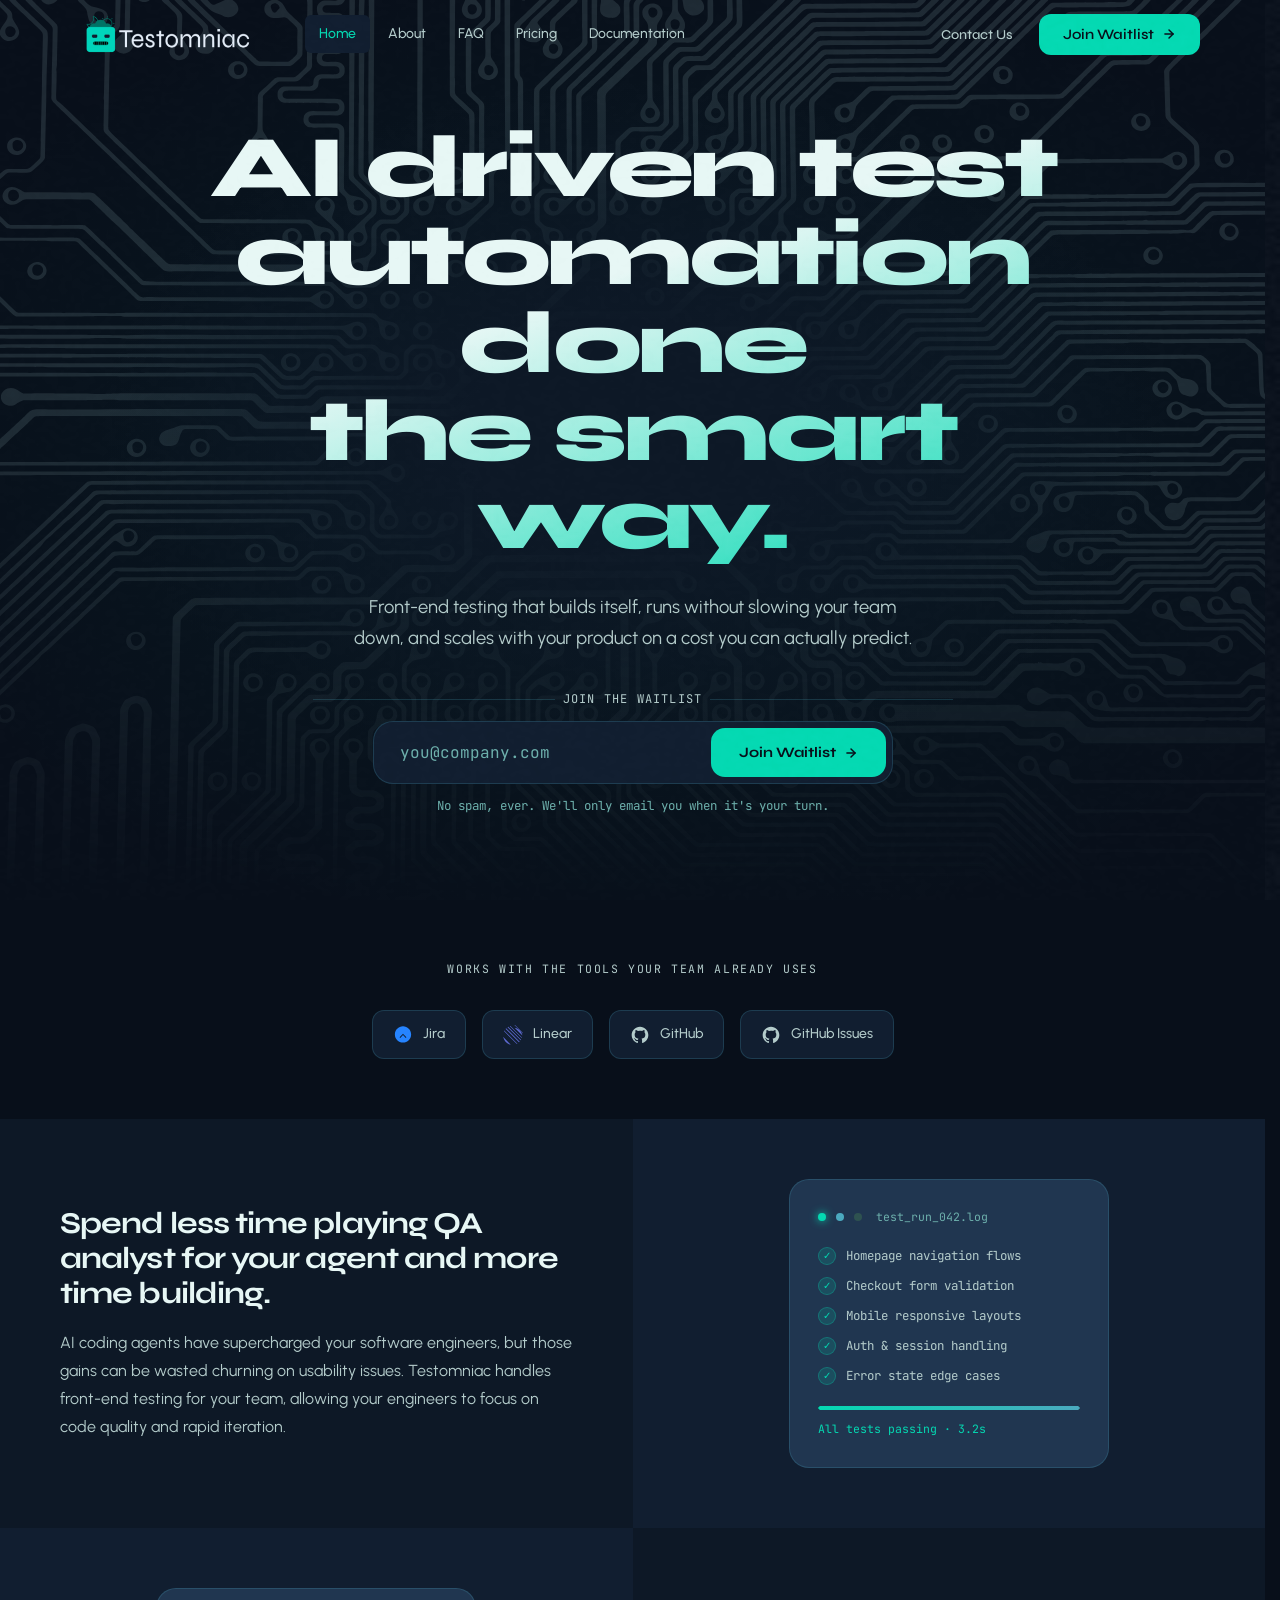
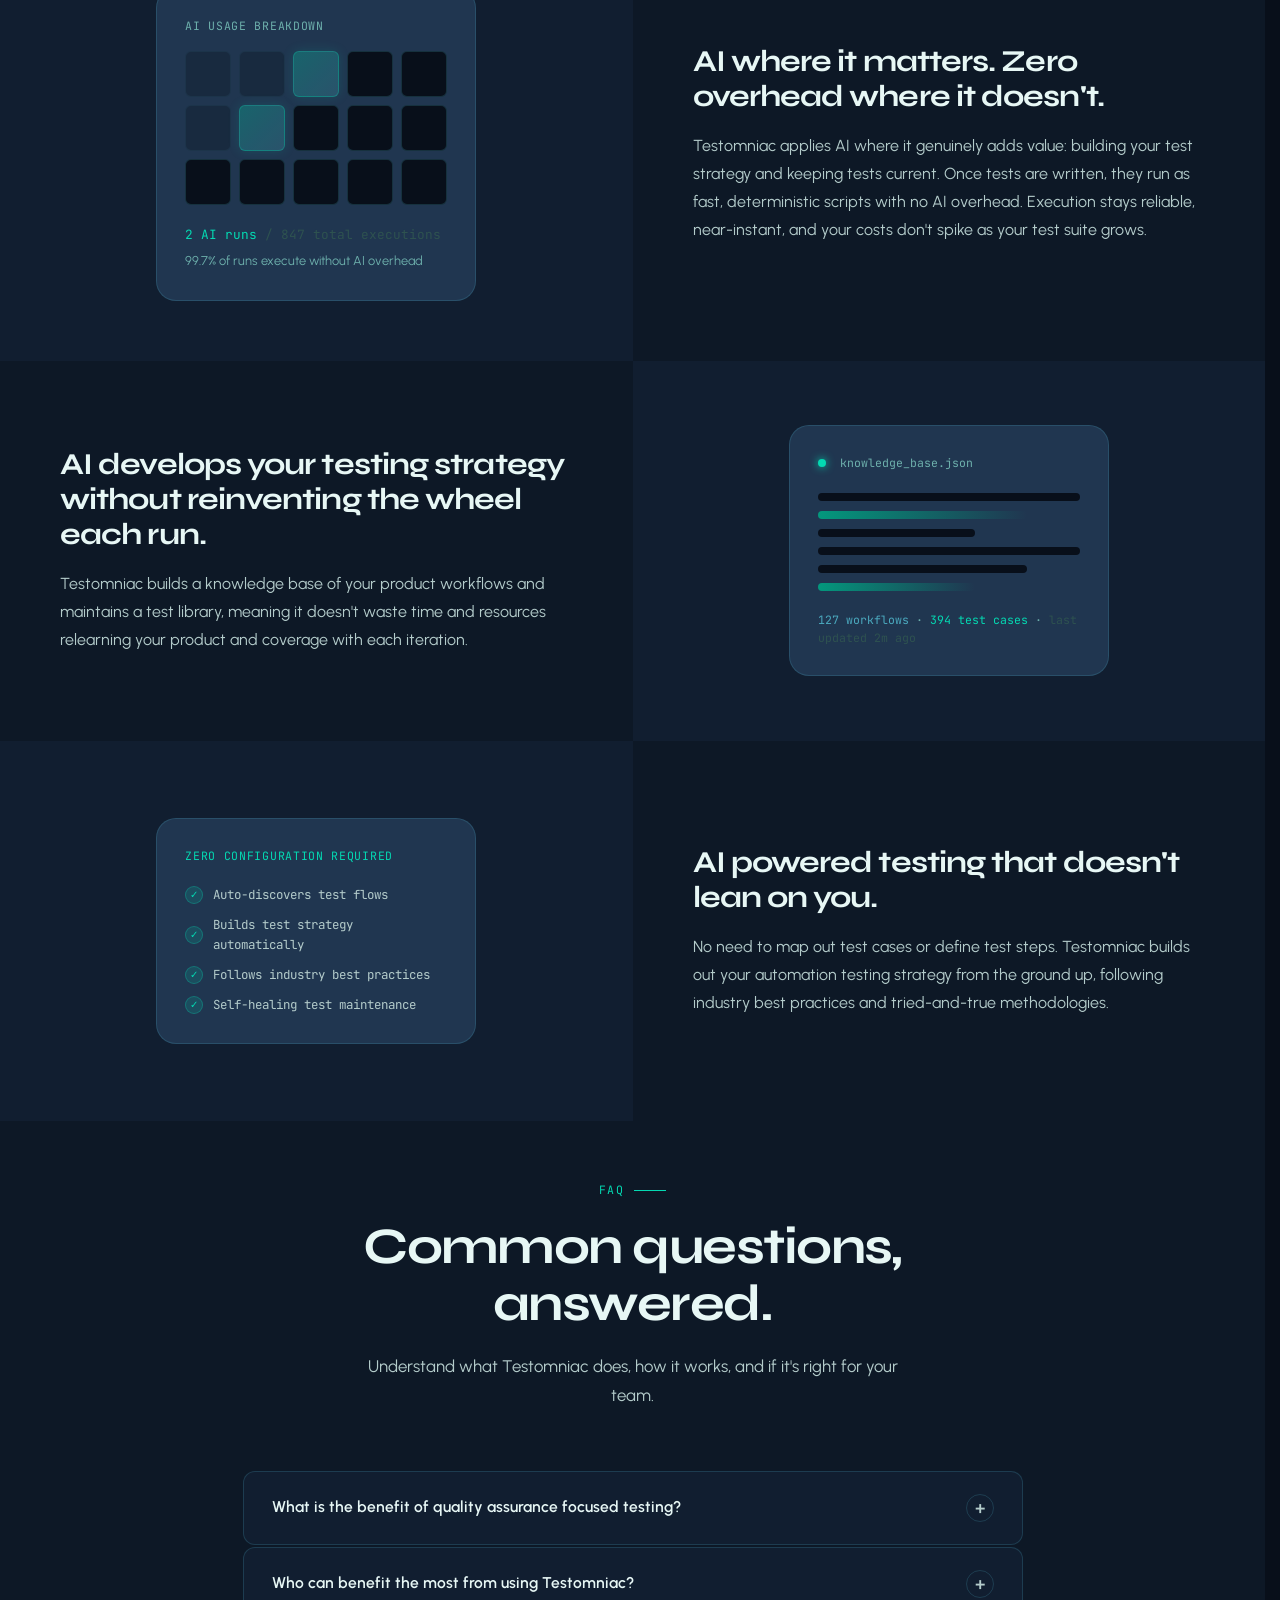
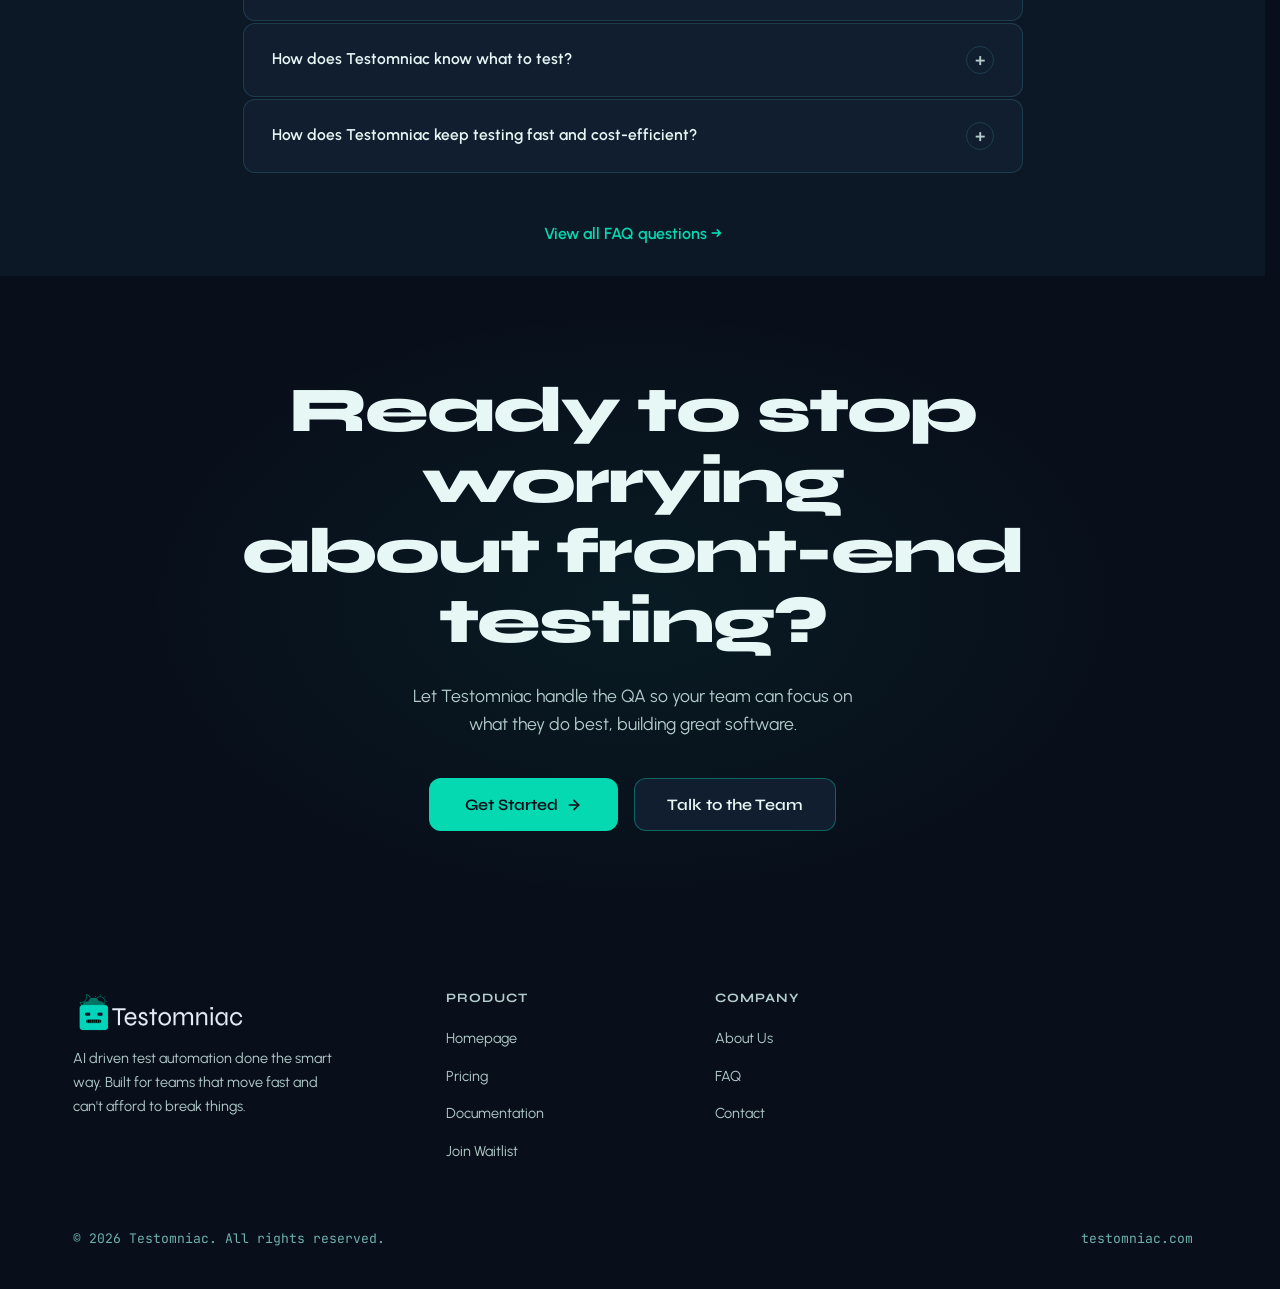
==== commit 11643fe7: "Adding testomniac pages back in since the site has been taken down from the testomniac domain." ====
--- a/testomniac/index.html
+++ b/testomniac/index.html
@@ -1,533 +1,671 @@
-<!DOCTYPE html>
+﻿<!doctype html>
 <html lang="en">
-<head>
-  <meta charset="UTF-8" />
-  <meta name="viewport" content="width=device-width, initial-scale=1.0" />
-  <title>Testomniac | AI Driven Test Automation</title>
-  <meta name="description" content="AI driven test automation done the smart way. Let Testomniac handle your front-end testing so your engineers can focus on building." />
-  <link rel="stylesheet" href="assets/css/styles.css" />
-  <link rel="icon" href="data:image/svg+xml,<svg xmlns='http://www.w3.org/2000/svg' viewBox='0 0 32 32'><rect width='32' height='32' rx='8' fill='%2300D5B8'/><text x='7' y='23' font-family='monospace' font-size='18' font-weight='bold' fill='%23060C19'>T</text></svg>" />
-</head>
-<body>
-
-  <!-- ══════════════════════════════════════
+	<head>
+		<meta charset="UTF-8" />
+		<meta name="viewport" content="width=device-width, initial-scale=1.0" />
+		<title>Testomniac | AI Driven Test Automation</title>
+		<meta name="description" content="AI-driven test automation that builds and runs your front-end test suites automatically — no QA headcount required. Start with a free scan." />
+		<link rel="canonical" href="https://testomniac.com/" />
+		<!-- Open Graph -->
+		<meta property="og:type" content="website" />
+		<meta property="og:site_name" content="Testomniac" />
+		<meta property="og:title" content="Testomniac | AI Driven Test Automation" />
+		<meta property="og:description" content="AI-driven test automation that builds and runs your front-end test suites automatically — no QA headcount required. Start with a free scan." />
+		<meta property="og:url" content="https://testomniac.com/" />
+		<meta property="og:image" content="https://testomniac.com/assets/images/og-default.png" />
+		<meta property="og:image:width" content="1200" />
+		<meta property="og:image:height" content="630" />
+		<!-- Twitter Card -->
+		<meta name="twitter:card" content="summary_large_image" />
+		<meta name="twitter:title" content="Testomniac | AI Driven Test Automation" />
+		<meta name="twitter:description" content="AI-driven test automation that builds and runs your front-end test suites automatically — no QA headcount required. Start with a free scan." />
+		<meta name="twitter:image" content="https://testomniac.com/assets/images/og-default.png" />
+		<meta name="theme-color" content="#00D5B8" />
+		<!-- Google Fonts -->
+		<link rel="preconnect" href="https://fonts.googleapis.com" />
+		<link rel="preconnect" href="https://fonts.gstatic.com" crossorigin />
+		<link rel="stylesheet" href="https://fonts.googleapis.com/css2?family=Syne:wght@400;500;600;700;800&family=Urbanist:ital,wght@0,300;0,400;0,500;0,600;1,300;1,400&family=JetBrains+Mono:wght@400;500&display=swap" />
+		<link rel="stylesheet" href="assets/css/styles.css" />
+		<link rel="icon" type="image/png" sizes="32x32" href="assets/images/favicon-32x32.PNG" />
+		<link rel="icon" type="image/png" sizes="16x16" href="assets/images/favicon-16x16.PNG" />
+		<link rel="apple-touch-icon" sizes="256x256" href="assets/images/logo-mark.PNG" />
+		<script type="application/ld+json">
+			{
+				"@context": "https://schema.org",
+				"@graph": [
+					{
+						"@type": "Organization",
+						"@id": "https://testomniac.com/#organization",
+						"name": "Testomniac",
+						"url": "https://testomniac.com/",
+						"description": "AI-driven test automation platform that automatically generates and runs front-end test suites so engineering teams can focus on shipping."
+					},
+					{
+						"@type": "WebSite",
+						"@id": "https://testomniac.com/#website",
+						"url": "https://testomniac.com/",
+						"name": "Testomniac",
+						"publisher": { "@id": "https://testomniac.com/#organization" }
+					},
+					{
+						"@type": "SoftwareApplication",
+						"name": "Testomniac",
+						"applicationCategory": "DeveloperApplication",
+						"operatingSystem": "Web",
+						"url": "https://testomniac.com/",
+						"description": "AI-driven test automation platform that automatically generates and runs front-end test suites.",
+						"offers": [
+					{ "@type": "Offer", "name": "Starter", "description": "10 testing hours per month. Includes all core features." },
+						{ "@type": "Offer", "name": "Growth", "description": "30 testing hours per month at a discounted hourly rate. Includes all core features." },
+						{ "@type": "Offer", "name": "Scale", "description": "80 testing hours per month at the best self-serve hourly rate. Includes all core features." },
+						{ "@type": "Offer", "name": "Enterprise", "description": "Custom testing hours with custom pricing. Includes all core features plus SSO/SAML, audit logs, SLA guarantee, and dedicated support." }
+						]
+					}
+				]
+			}
+		</script>
+	</head>
+	<body>
+		<!-- ══════════════════════════════════════
        NAVIGATION
   ══════════════════════════════════════ -->
-  <nav class="nav" id="nav">
-    <div class="nav-inner">
-      <a href="index.html" class="nav-logo">
-        <div class="nav-logo-mark">
-          <svg xmlns="http://www.w3.org/2000/svg" viewBox="0 0 20 20" width="20" height="20" fill="currentColor" aria-hidden="true">
-            <!-- antenna -->
-            <rect x="9" y="1" width="2" height="2" rx="1"/>
-            <rect x="8.5" y="2.5" width="3" height="1.5" rx="0.5"/>
-            <!-- head -->
-            <rect x="3" y="4" width="14" height="11" rx="2.5"/>
-            <!-- eyes -->
-            <circle cx="7.5" cy="8.5" r="1.5" fill="var(--bg-void)" opacity="0.85"/>
-            <circle cx="12.5" cy="8.5" r="1.5" fill="var(--bg-void)" opacity="0.85"/>
-            <!-- mouth segments -->
-            <rect x="6" y="12" width="2.5" height="1.5" rx="0.5" fill="var(--bg-void)" opacity="0.85"/>
-            <rect x="8.75" y="12" width="2.5" height="1.5" rx="0.5" fill="var(--bg-void)" opacity="0.85"/>
-            <rect x="11.5" y="12" width="2.5" height="1.5" rx="0.5" fill="var(--bg-void)" opacity="0.85"/>
-            <!-- ear nubs -->
-            <rect x="1" y="7" width="2" height="3" rx="1"/>
-            <rect x="17" y="7" width="2" height="3" rx="1"/>
-          </svg>
-        </div>
-        <span class="nav-logo-text">Testomniac</span>
-      </a>
-
-      <div class="nav-links">
-        <a href="index.html" class="nav-link active">Home</a>
-        <a href="about.html" class="nav-link">About</a>
-        <a href="faq.html" class="nav-link">FAQ</a>
-        <a href="pricing.html" class="nav-link">Pricing</a>
-        <a href="docs.html" class="nav-link">Documentation</a>
-      </div>
-
-      <div class="nav-actions">
-        <button class="btn btn-ghost" id="contactBtn">Contact Us</button>
-        <a href="login.html" class="btn btn-primary">
-          Login
-          <svg width="14" height="14" viewBox="0 0 24 24" fill="none" stroke="currentColor" stroke-width="2.5" stroke-linecap="round" stroke-linejoin="round"><path d="M15 3h4a2 2 0 0 1 2 2v14a2 2 0 0 1-2 2h-4"/><polyline points="10 17 15 12 10 7"/><line x1="15" y1="12" x2="3" y2="12"/></svg>
-        </a>
-      </div>
-
-      <button class="nav-hamburger" id="navHamburger" aria-label="Toggle menu" aria-expanded="false">
-        <span></span>
-        <span></span>
-        <span></span>
-      </button>
-    </div>
-  </nav>
-
-  <div class="nav-mobile-menu" id="navMobileMenu">
-      <a href="index.html" class="nav-link active">Home</a>
-      <a href="about.html" class="nav-link">About</a>
-      <a href="faq.html" class="nav-link">FAQ</a>
-      <a href="pricing.html" class="nav-link">Pricing</a>
-      <a href="docs.html" class="nav-link">Documentation</a>
-      <div class="nav-actions">
-        <button class="btn btn-ghost" id="contactBtnMobile">Contact Us</button>
-        <a href="login.html" class="btn btn-primary">
-          Login
-          <svg width="14" height="14" viewBox="0 0 24 24" fill="none" stroke="currentColor" stroke-width="2.5" stroke-linecap="round" stroke-linejoin="round"><path d="M15 3h4a2 2 0 0 1 2 2v14a2 2 0 0 1-2 2h-4"/><polyline points="10 17 15 12 10 7"/><line x1="15" y1="12" x2="3" y2="12"/></svg>
-        </a>
-      </div>
-  </div>
-
-  <!-- ══════════════════════════════════════
+		<nav class="nav" id="nav">
+			<div class="nav-inner">
+				<a href="/" class="nav-logo">
+					<img src="assets/images/logo-horizontal.PNG" alt="Testomniac" width="177" height="42" />
+				</a>
+
+				<div class="nav-links">
+					<a href="/" class="nav-link active">Home</a>
+					<a href="/about" class="nav-link">About</a>
+					<a href="/faq" class="nav-link">FAQ</a>
+					<a href="/pricing" class="nav-link">Pricing</a>
+					<a href="/docs" class="nav-link">Documentation</a>
+				</div>
+
+				<div class="nav-actions">
+					<button class="btn btn-ghost" id="contactBtn">Contact Us</button>
+					<button class="btn btn-primary" onclick="document.getElementById('waitlistModal').classList.add('open')">
+						Join Waitlist
+						<svg width="14" height="14" viewBox="0 0 24 24" fill="none" stroke="currentColor" stroke-width="2.5" stroke-linecap="round" stroke-linejoin="round"><path d="M5 12h14"/><path d="m12 5 7 7-7 7"/></svg>
+					</button>
+				</div>
+
+				<button class="nav-hamburger" id="navHamburger" aria-label="Toggle menu" aria-expanded="false">
+					<span></span>
+					<span></span>
+					<span></span>
+				</button>
+			</div>
+		</nav>
+
+		<div class="nav-mobile-menu" id="navMobileMenu">
+			<a href="/" class="nav-link active">Home</a>
+			<a href="/about" class="nav-link">About</a>
+			<a href="/faq" class="nav-link">FAQ</a>
+			<a href="/pricing" class="nav-link">Pricing</a>
+			<a href="/docs" class="nav-link">Documentation</a>
+			<div class="nav-actions">
+				<button class="btn btn-ghost" id="contactBtnMobile">Contact Us</button>
+				<button class="btn btn-primary" onclick="document.getElementById('waitlistModal').classList.add('open')">
+					Join Waitlist
+					<svg width="14" height="14" viewBox="0 0 24 24" fill="none" stroke="currentColor" stroke-width="2.5" stroke-linecap="round" stroke-linejoin="round"><path d="M5 12h14"/><path d="m12 5 7 7-7 7"/></svg>
+				</button>
+			</div>
+		</div>
+
+		<!-- ══════════════════════════════════════
        HERO
   ══════════════════════════════════════ -->
-  <section class="hero">
-    <div class="hero-content">
-
-      <h1 class="hero-tagline">
-        AI driven test<br />automation done<br />
-        <em style="font-style:normal; color: var(--teal);">the smart way.</em>
-      </h1>
-
-      <p class="hero-sub">
-        Front-end testing that builds itself, runs without wasting tokens, and scales with your product without slowing your team down.
-      </p>
-
-      <div class="scanner-wrap">
-        <div class="scanner-label">Run a Free Scan</div>
-        <div class="scanner-form">
-          <input
-            class="scanner-input"
-            type="url"
-            placeholder="https://your-app.com"
-            autocomplete="off"
-            spellcheck="false"
-          />
-          <button class="scanner-btn">
-            <svg width="16" height="16" viewBox="0 0 24 24" fill="none" stroke="currentColor" stroke-width="2.5" stroke-linecap="round" stroke-linejoin="round"><circle cx="11" cy="11" r="8"/><path d="m21 21-4.35-4.35"/></svg>
-            Scan Now
-          </button>
-        </div>
-        <p class="scanner-note">No sign-up required &nbsp;·&nbsp; Results in seconds</p>
-      </div>
-    </div>
-  </section>
-
-  <!-- ══════════════════════════════════════
+		<section class="hero">
+			<div class="hero-content">
+				<h1 class="hero-tagline">
+					AI driven test<br />automation done<br />
+					<em style="font-style: normal; color: var(--teal)">the smart way.</em>
+				</h1>
+
+				<p class="hero-sub">Front-end testing that builds itself, runs without slowing your team down, and scales with your product on a cost you can actually predict.</p>
+
+				<div class="scanner-wrap">
+					<div class="scanner-label">Join the Waitlist</div>
+					<form class="waitlist-form" id="waitlistForm" onsubmit="handleWaitlistSubmit(event)">
+						<div class="waitlist-input-wrap">
+							<input class="waitlist-input" type="email" placeholder="you@company.com" required autocomplete="email" id="waitlistEmail" />
+							<button class="waitlist-btn" type="submit" id="waitlistBtn">
+								Join Waitlist
+								<svg width="14" height="14" viewBox="0 0 24 24" fill="none" stroke="currentColor" stroke-width="2.5" stroke-linecap="round" stroke-linejoin="round"><path d="M5 12h14"/><path d="m12 5 7 7-7 7"/></svg>
+							</button>
+						</div>
+						<p class="waitlist-note" id="waitlistNote">No spam, ever. We'll only email you when it's your turn.</p>
+					</form>
+				</div>
+			</div>
+		</section>
+
+		<!-- ══════════════════════════════════════
        INTEGRATIONS BANNER
   ══════════════════════════════════════ -->
-  <div class="integrations">
-    <div class="container">
-      <p class="integrations-label">Works with the tools your team already uses</p>
-      <div class="integrations-row reveal-stagger">
-        <div class="integration-chip">
-          <!-- Jira icon -->
-          <svg viewBox="0 0 32 32" fill="none" xmlns="http://www.w3.org/2000/svg">
-            <path d="M15.975 2C8.835 2 3 7.836 3 14.975v.05C3 22.164 8.836 28 15.975 28h.05C23.164 28 29 22.164 29 15.025v-.05C29 7.836 23.164 2 16.025 2h-.05zm4.437 18.624-4.406-4.431-4.406 4.43-.025.026-1.006-1.006 5.437-5.456 5.437 5.456-1.031 1.006v-.025z" fill="#2684FF"/>
-          </svg>
-          Jira
-        </div>
-        <div class="integration-chip">
-          <!-- Linear icon -->
-          <svg viewBox="0 0 100 100" fill="none" xmlns="http://www.w3.org/2000/svg">
-            <path d="M1.22541 61.5228c-.2225-.9485.90748-1.5459 1.59638-.857L37.3464 97.1782c.6889.6889.0915 1.8189-.857 1.5964C20.0515 94.4522 5.54779 79.9485 1.22541 61.5228zM.00189135 46.8891c-.01764375 1.1518.89468565 2.0artificiele 2.04648865 2.0Artificial" fill="#5E6AD2"/>
-            <path d="M5.68096 31.4676L68.0056 93.7922c1.7349.4111 3.4994.7311 5.2879.9486L4.73269 26.1795c.21753 1.7885.53754 3.553.94827 5.288zM13.3398 19.4799L80.0397 86.1798c1.2148-.6893 2.3919-1.4336 3.5237-2.2316L15.5714 15.9563c-.7981 1.1318-1.5424 2.3088-2.2316 3.5236zM22.7767 11.2375L88.3006 76.7615c.7354-.9744 1.4167-1.9896 2.0415-3.0407L25.8174 9.19605c-1.0511.62483-2.0663 1.30609-3.0407 2.04145zM34.0272 6.0368L93.5623 65.5719c.3457-.9532.6529-1.9253.921-2.9126L36.9398 5.11565c-.9873.268-1.9594.57514-2.9126.92115zM46.8891 2.49459C46.8891 2.49459 46.8891 2.49459 46.8891 2.49459L97.1054 52.7109c.0017-.0017.0033-.0034.005-.0052-3.5779-19.8678-19.3681-35.5799-39.2777-39.0656L46.8891 2.49459zM61.5228 1.22541c-1.4719-.34167-2.9612-.60848-4.4642-.79867L99.5734 42.9412c-.1902-1.503-.4570-2.9923-.7987-4.4642L61.5228 1.22541z" fill="#5E6AD2"/>
-          </svg>
-          Linear
-        </div>
-        <div class="integration-chip">
-          <!-- GitHub icon -->
-          <svg viewBox="0 0 24 24" fill="currentColor" xmlns="http://www.w3.org/2000/svg">
-            <path d="M12 2C6.477 2 2 6.477 2 12c0 4.42 2.865 8.17 6.839 9.49.5.092.682-.217.682-.482 0-.237-.008-.866-.013-1.7-2.782.604-3.369-1.34-3.369-1.34-.454-1.156-1.11-1.463-1.11-1.463-.908-.62.069-.608.069-.608 1.003.07 1.531 1.03 1.531 1.03.892 1.529 2.341 1.087 2.91.831.092-.646.35-1.086.636-1.336-2.22-.253-4.555-1.11-4.555-4.943 0-1.091.39-1.984 1.029-2.683-.103-.253-.446-1.27.098-2.647 0 0 .84-.269 2.75 1.025A9.578 9.578 0 0112 6.836c.85.004 1.705.114 2.504.336 1.909-1.294 2.747-1.025 2.747-1.025.546 1.377.202 2.394.1 2.647.64.699 1.028 1.592 1.028 2.683 0 3.842-2.339 4.687-4.566 4.935.359.309.678.919.678 1.852 0 1.336-.012 2.415-.012 2.743 0 .267.18.578.688.48C19.138 20.167 22 16.418 22 12c0-5.523-4.477-10-10-10z"/>
-          </svg>
-          GitHub
-        </div>
-        <div class="integration-chip">
-          <svg viewBox="0 0 24 24" fill="currentColor" xmlns="http://www.w3.org/2000/svg">
-            <path d="M12 2C6.477 2 2 6.477 2 12c0 4.42 2.865 8.17 6.839 9.49.5.092.682-.217.682-.482 0-.237-.008-.866-.013-1.7-2.782.604-3.369-1.34-3.369-1.34-.454-1.156-1.11-1.463-1.11-1.463-.908-.62.069-.608.069-.608 1.003.07 1.531 1.03 1.531 1.03.892 1.529 2.341 1.087 2.91.831.092-.646.35-1.086.636-1.336-2.22-.253-4.555-1.11-4.555-4.943 0-1.091.39-1.984 1.029-2.683-.103-.253-.446-1.27.098-2.647 0 0 .84-.269 2.75 1.025A9.578 9.578 0 0112 6.836c.85.004 1.705.114 2.504.336 1.909-1.294 2.747-1.025 2.747-1.025.546 1.377.202 2.394.1 2.647.64.699 1.028 1.592 1.028 2.683 0 3.842-2.339 4.687-4.566 4.935.359.309.678.919.678 1.852 0 1.336-.012 2.415-.012 2.743 0 .267.18.578.688.48C19.138 20.167 22 16.418 22 12c0-5.523-4.477-10-10-10z"/>
-          </svg>
-          GitHub Issues
-        </div>
-      </div>
-    </div>
-  </div>
-
-  <!-- ══════════════════════════════════════
+		<div class="integrations">
+			<div class="container">
+				<p class="integrations-label">Works with the tools your team already uses</p>
+				<div class="integrations-row reveal-stagger">
+					<div class="integration-chip">
+						<!-- Jira icon -->
+						<svg viewBox="0 0 32 32" fill="none" xmlns="http://www.w3.org/2000/svg">
+							<path d="M15.975 2C8.835 2 3 7.836 3 14.975v.05C3 22.164 8.836 28 15.975 28h.05C23.164 28 29 22.164 29 15.025v-.05C29 7.836 23.164 2 16.025 2h-.05zm4.437 18.624-4.406-4.431-4.406 4.43-.025.026-1.006-1.006 5.437-5.456 5.437 5.456-1.031 1.006v-.025z" fill="#2684FF" />
+						</svg>
+						Jira
+					</div>
+					<div class="integration-chip">
+						<!-- Linear icon -->
+						<svg viewBox="0 0 100 100" fill="none" xmlns="http://www.w3.org/2000/svg">
+							<path d="M1.22541 61.5228c-.2225-.9485.90748-1.5459 1.59638-.857L37.3464 97.1782c.6889.6889.0915 1.8189-.857 1.5964C20.0515 94.4522 5.54779 79.9485 1.22541 61.5228zM.00189135 46.8891c-.01764375 1.1518.89468565 2.0artificiele 2.04648865 2.0Artificial" fill="#5E6AD2" />
+							<path
+								d="M5.68096 31.4676L68.0056 93.7922c1.7349.4111 3.4994.7311 5.2879.9486L4.73269 26.1795c.21753 1.7885.53754 3.553.94827 5.288zM13.3398 19.4799L80.0397 86.1798c1.2148-.6893 2.3919-1.4336 3.5237-2.2316L15.5714 15.9563c-.7981 1.1318-1.5424 2.3088-2.2316 3.5236zM22.7767 11.2375L88.3006 76.7615c.7354-.9744 1.4167-1.9896 2.0415-3.0407L25.8174 9.19605c-1.0511.62483-2.0663 1.30609-3.0407 2.04145zM34.0272 6.0368L93.5623 65.5719c.3457-.9532.6529-1.9253.921-2.9126L36.9398 5.11565c-.9873.268-1.9594.57514-2.9126.92115zM46.8891 2.49459C46.8891 2.49459 46.8891 2.49459 46.8891 2.49459L97.1054 52.7109c.0017-.0017.0033-.0034.005-.0052-3.5779-19.8678-19.3681-35.5799-39.2777-39.0656L46.8891 2.49459zM61.5228 1.22541c-1.4719-.34167-2.9612-.60848-4.4642-.79867L99.5734 42.9412c-.1902-1.503-.4570-2.9923-.7987-4.4642L61.5228 1.22541z"
+								fill="#5E6AD2"
+							/>
+						</svg>
+						Linear
+					</div>
+					<div class="integration-chip">
+						<!-- GitHub icon -->
+						<svg viewBox="0 0 24 24" fill="currentColor" xmlns="http://www.w3.org/2000/svg">
+							<path d="M12 2C6.477 2 2 6.477 2 12c0 4.42 2.865 8.17 6.839 9.49.5.092.682-.217.682-.482 0-.237-.008-.866-.013-1.7-2.782.604-3.369-1.34-3.369-1.34-.454-1.156-1.11-1.463-1.11-1.463-.908-.62.069-.608.069-.608 1.003.07 1.531 1.03 1.531 1.03.892 1.529 2.341 1.087 2.91.831.092-.646.35-1.086.636-1.336-2.22-.253-4.555-1.11-4.555-4.943 0-1.091.39-1.984 1.029-2.683-.103-.253-.446-1.27.098-2.647 0 0 .84-.269 2.75 1.025A9.578 9.578 0 0112 6.836c.85.004 1.705.114 2.504.336 1.909-1.294 2.747-1.025 2.747-1.025.546 1.377.202 2.394.1 2.647.64.699 1.028 1.592 1.028 2.683 0 3.842-2.339 4.687-4.566 4.935.359.309.678.919.678 1.852 0 1.336-.012 2.415-.012 2.743 0 .267.18.578.688.48C19.138 20.167 22 16.418 22 12c0-5.523-4.477-10-10-10z" />
+						</svg>
+						GitHub
+					</div>
+					<div class="integration-chip">
+						<svg viewBox="0 0 24 24" fill="currentColor" xmlns="http://www.w3.org/2000/svg">
+							<path d="M12 2C6.477 2 2 6.477 2 12c0 4.42 2.865 8.17 6.839 9.49.5.092.682-.217.682-.482 0-.237-.008-.866-.013-1.7-2.782.604-3.369-1.34-3.369-1.34-.454-1.156-1.11-1.463-1.11-1.463-.908-.62.069-.608.069-.608 1.003.07 1.531 1.03 1.531 1.03.892 1.529 2.341 1.087 2.91.831.092-.646.35-1.086.636-1.336-2.22-.253-4.555-1.11-4.555-4.943 0-1.091.39-1.984 1.029-2.683-.103-.253-.446-1.27.098-2.647 0 0 .84-.269 2.75 1.025A9.578 9.578 0 0112 6.836c.85.004 1.705.114 2.504.336 1.909-1.294 2.747-1.025 2.747-1.025.546 1.377.202 2.394.1 2.647.64.699 1.028 1.592 1.028 2.683 0 3.842-2.339 4.687-4.566 4.935.359.309.678.919.678 1.852 0 1.336-.012 2.415-.012 2.743 0 .267.18.578.688.48C19.138 20.167 22 16.418 22 12c0-5.523-4.477-10-10-10z" />
+						</svg>
+						GitHub Issues
+					</div>
+				</div>
+			</div>
+		</div>
+
+		<!-- ══════════════════════════════════════
        FEATURES
   ══════════════════════════════════════ -->
-  <section class="features section" style="padding-top: 0px;">
-    <div class="features-grid">
-
-      <!-- Feature 1 -->
-      <div class="feature-row">
-        <div class="feature-text reveal">
-          <h2 class="feature-title">
-            Spend less time playing QA analyst for your agent and more time building.
-          </h2>
-          <p class="feature-body">
-            AI coding agents have supercharged your software engineers, but those gains can be wasted churning on usability issues. Testomniac handles front-end testing for your team, allowing your engineers to focus on code quality and rapid iteration.
-          </p>
-        </div>
-        <div class="feature-visual">
-          <div class="feature-card-vis reveal">
-            <div class="feature-card-vis-header">
-              <div class="dot dot-teal"></div>
-              <div class="dot dot-blue"></div>
-              <div class="dot dot-dim"></div>
-              <span style="font-family:var(--font-mono);font-size:0.72rem;color:var(--text-muted);margin-left:4px;">test_run_042.log</span>
-            </div>
-            <div class="check-list">
-              <div class="check-item"><div class="check-icon">✓</div>Homepage navigation flows</div>
-              <div class="check-item"><div class="check-icon">✓</div>Checkout form validation</div>
-              <div class="check-item"><div class="check-icon">✓</div>Mobile responsive layouts</div>
-              <div class="check-item"><div class="check-icon">✓</div>Auth & session handling</div>
-              <div class="check-item"><div class="check-icon">✓</div>Error state edge cases</div>
-            </div>
-            <div class="progress-bar"><div class="progress-fill"></div></div>
-            <div style="margin-top:10px;font-family:var(--font-mono);font-size:0.72rem;color:var(--teal);">All tests passing ·  3.2s</div>
-          </div>
-        </div>
-      </div>
-
-      <!-- Feature 2 -->
-      <div class="feature-row">
-        <div class="feature-text reveal">
-          <h2 class="feature-title">
-            Make the best use of your token credits through targeted AI use.
-          </h2>
-          <p class="feature-body">
-            Using AI prompts takes up precious time and token costs can add up quickly. Testomniac uses AI only where it makes the most sense. Once a test has been written, it runs without burning tokens, meaning faster, more cost-effective testing.
-          </p>
-        </div>
-        <div class="feature-visual">
-          <div class="feature-card-vis reveal">
-            <div style="font-family:var(--font-mono);font-size:0.72rem;color:var(--text-muted);margin-bottom:16px;letter-spacing:0.06em;">TOKEN USAGE THIS MONTH</div>
-            <div class="token-vis">
-              <div class="token-block used"></div>
-              <div class="token-block used"></div>
-              <div class="token-block active"></div>
-              <div class="token-block"></div>
-              <div class="token-block"></div>
-              <div class="token-block used"></div>
-              <div class="token-block active"></div>
-              <div class="token-block"></div>
-              <div class="token-block"></div>
-              <div class="token-block"></div>
-              <div class="token-block"></div>
-              <div class="token-block"></div>
-              <div class="token-block"></div>
-              <div class="token-block"></div>
-              <div class="token-block"></div>
-            </div>
-            <div style="margin-top:20px;font-family:var(--font-mono);font-size:0.8rem;">
-              <span style="color:var(--teal);">2 AI runs</span>
-              <span style="color:var(--text-dim)"> / 847 total executions</span>
-            </div>
-            <div style="margin-top:6px;font-size:0.8rem;color:var(--text-muted);">99.7% token-free test coverage</div>
-          </div>
-        </div>
-      </div>
-
-      <!-- Feature 3 -->
-      <div class="feature-row">
-        <div class="feature-text reveal">
-          <h2 class="feature-title">
-            AI develops your testing strategy without reinventing the wheel each run.
-          </h2>
-          <p class="feature-body">
-            Testomniac builds a knowledge base of your product workflows and maintains a test library, meaning it doesn't waste time and resources relearning your product and coverage with each iteration.
-          </p>
-        </div>
-        <div class="feature-visual">
-          <div class="feature-card-vis reveal">
-            <div class="feature-card-vis-header">
-              <div class="dot dot-teal"></div>
-              <span style="font-family:var(--font-mono);font-size:0.72rem;color:var(--text-muted);margin-left:4px;">knowledge_base.json</span>
-            </div>
-            <div class="feature-card-line full"></div>
-            <div class="feature-card-line w80 teal"></div>
-            <div class="feature-card-line w60"></div>
-            <div class="feature-card-line full"></div>
-            <div class="feature-card-line w80"></div>
-            <div class="feature-card-line w60 teal"></div>
-            <div style="margin-top:20px;font-family:var(--font-mono);font-size:0.72rem;color:var(--text-muted);">
-              <span style="color:var(--blue);">127 workflows</span> ·
-              <span style="color:var(--teal);">394 test cases</span> ·
-              <span style="color:var(--text-dim)">last updated 2m ago</span>
-            </div>
-          </div>
-        </div>
-      </div>
-
-      <!-- Feature 4 -->
-      <div class="feature-row">
-        <div class="feature-text reveal">
-          <h2 class="feature-title">
-            AI powered testing that doesn't lean on you.
-          </h2>
-          <p class="feature-body">
-            No need to map out test cases or define test steps. Testomniac builds out your automation testing strategy from the ground up, following industry best practices and tried-and-true methodologies.
-          </p>
-        </div>
-        <div class="feature-visual">
-          <div class="feature-card-vis reveal">
-            <div style="font-family:var(--font-mono);font-size:0.72rem;color:var(--teal);margin-bottom:20px;letter-spacing:0.06em;">ZERO CONFIGURATION REQUIRED</div>
-            <div class="check-list">
-              <div class="check-item"><div class="check-icon">✓</div>Auto-discovers test flows</div>
-              <div class="check-item"><div class="check-icon">✓</div>Builds test strategy automatically</div>
-              <div class="check-item"><div class="check-icon">✓</div>Follows industry best practices</div>
-              <div class="check-item"><div class="check-icon">✓</div>Self-healing test maintenance</div>
-            </div>
-          </div>
-        </div>
-      </div>
-
-    </div>
-  </section>
-
-  <!-- ══════════════════════════════════════
+		<section class="features section" style="padding-top: 0px">
+			<div class="features-grid">
+				<!-- Feature 1 -->
+				<div class="feature-row">
+					<div class="feature-text reveal">
+						<h2 class="feature-title">Spend less time playing QA analyst for your agent and more time building.</h2>
+						<p class="feature-body">AI coding agents have supercharged your software engineers, but those gains can be wasted churning on usability issues. Testomniac handles front-end testing for your team, allowing your engineers to focus on code quality and rapid iteration.</p>
+					</div>
+					<div class="feature-visual">
+						<div class="feature-card-vis reveal">
+							<div class="feature-card-vis-header">
+								<div class="dot dot-teal"></div>
+								<div class="dot dot-blue"></div>
+								<div class="dot dot-dim"></div>
+								<span style="font-family: var(--font-mono); font-size: 0.72rem; color: var(--text-muted); margin-left: 4px">test_run_042.log</span>
+							</div>
+							<div class="check-list">
+								<div class="check-item">
+									<div class="check-icon">✓</div>
+									Homepage navigation flows
+								</div>
+								<div class="check-item">
+									<div class="check-icon">✓</div>
+									Checkout form validation
+								</div>
+								<div class="check-item">
+									<div class="check-icon">✓</div>
+									Mobile responsive layouts
+								</div>
+								<div class="check-item">
+									<div class="check-icon">✓</div>
+									Auth & session handling
+								</div>
+								<div class="check-item">
+									<div class="check-icon">✓</div>
+									Error state edge cases
+								</div>
+							</div>
+							<div class="progress-bar"><div class="progress-fill"></div></div>
+							<div style="margin-top: 10px; font-family: var(--font-mono); font-size: 0.72rem; color: var(--teal)">All tests passing · 3.2s</div>
+						</div>
+					</div>
+				</div>
+
+				<!-- Feature 2 -->
+				<div class="feature-row">
+					<div class="feature-text reveal">
+					<h2 class="feature-title">AI where it matters. Zero overhead where it doesn't.</h2>
+					<p class="feature-body">Testomniac applies AI where it genuinely adds value: building your test strategy and keeping tests current. Once tests are written, they run as fast, deterministic scripts with no AI overhead. Execution stays reliable, near-instant, and your costs don't spike as your test suite grows.</p>
+					</div>
+					<div class="feature-visual">
+						<div class="feature-card-vis reveal">
+							<div style="font-family: var(--font-mono); font-size: 0.72rem; color: var(--text-muted); margin-bottom: 16px; letter-spacing: 0.06em">AI USAGE BREAKDOWN</div>
+							<div class="token-vis">
+								<div class="token-block used"></div>
+								<div class="token-block used"></div>
+								<div class="token-block active"></div>
+								<div class="token-block"></div>
+								<div class="token-block"></div>
+								<div class="token-block used"></div>
+								<div class="token-block active"></div>
+								<div class="token-block"></div>
+								<div class="token-block"></div>
+								<div class="token-block"></div>
+								<div class="token-block"></div>
+								<div class="token-block"></div>
+								<div class="token-block"></div>
+								<div class="token-block"></div>
+								<div class="token-block"></div>
+							</div>
+							<div style="margin-top: 20px; font-family: var(--font-mono); font-size: 0.8rem">
+								<span style="color: var(--teal)">2 AI runs</span>
+								<span style="color: var(--text-dim)"> / 847 total executions</span>
+							</div>
+							<div style="margin-top: 6px; font-size: 0.8rem; color: var(--text-muted)">99.7% of runs execute without AI overhead</div>
+						</div>
+					</div>
+				</div>
+
+				<!-- Feature 3 -->
+				<div class="feature-row">
+					<div class="feature-text reveal">
+						<h2 class="feature-title">AI develops your testing strategy without reinventing the wheel each run.</h2>
+						<p class="feature-body">Testomniac builds a knowledge base of your product workflows and maintains a test library, meaning it doesn't waste time and resources relearning your product and coverage with each iteration.</p>
+					</div>
+					<div class="feature-visual">
+						<div class="feature-card-vis reveal">
+							<div class="feature-card-vis-header">
+								<div class="dot dot-teal"></div>
+								<span style="font-family: var(--font-mono); font-size: 0.72rem; color: var(--text-muted); margin-left: 4px">knowledge_base.json</span>
+							</div>
+							<div class="feature-card-line full"></div>
+							<div class="feature-card-line w80 teal"></div>
+							<div class="feature-card-line w60"></div>
+							<div class="feature-card-line full"></div>
+							<div class="feature-card-line w80"></div>
+							<div class="feature-card-line w60 teal"></div>
+							<div style="margin-top: 20px; font-family: var(--font-mono); font-size: 0.72rem; color: var(--text-muted)">
+								<span style="color: var(--blue)">127 workflows</span> · <span style="color: var(--teal)">394 test cases</span> ·
+								<span style="color: var(--text-dim)">last updated 2m ago</span>
+							</div>
+						</div>
+					</div>
+				</div>
+
+				<!-- Feature 4 -->
+				<div class="feature-row">
+					<div class="feature-text reveal">
+						<h2 class="feature-title">AI powered testing that doesn't lean on you.</h2>
+						<p class="feature-body">No need to map out test cases or define test steps. Testomniac builds out your automation testing strategy from the ground up, following industry best practices and tried-and-true methodologies.</p>
+					</div>
+					<div class="feature-visual">
+						<div class="feature-card-vis reveal">
+							<div style="font-family: var(--font-mono); font-size: 0.72rem; color: var(--teal); margin-bottom: 20px; letter-spacing: 0.06em">ZERO CONFIGURATION REQUIRED</div>
+							<div class="check-list">
+								<div class="check-item">
+									<div class="check-icon">✓</div>
+									Auto-discovers test flows
+								</div>
+								<div class="check-item">
+									<div class="check-icon">✓</div>
+									Builds test strategy automatically
+								</div>
+								<div class="check-item">
+									<div class="check-icon">✓</div>
+									Follows industry best practices
+								</div>
+								<div class="check-item">
+									<div class="check-icon">✓</div>
+									Self-healing test maintenance
+								</div>
+							</div>
+						</div>
+					</div>
+				</div>
+			</div>
+		</section>
+
+		<!-- ══════════════════════════════════════
        FAQ PREVIEW
   ══════════════════════════════════════ -->
-  <section class="faq-preview section">
-    <div class="container">
-      <div class="faq-header reveal">
-        <div class="section-label">FAQ</div>
-        <h2 class="section-title">Common questions, answered.</h2>
-        <p class="section-body">Understand what Testomniac does, how it works, and if it's right for your team.</p>
-      </div>
-
-      <div class="faq-list" id="homeFaqList">
-
-        <div class="faq-item">
-          <div class="faq-question" onclick="toggleFaq(this)">
-            What is the benefit of quality assurance focused testing?
-            <span class="faq-toggle">+</span>
-          </div>
-          <div class="faq-answer">
-            <div class="faq-answer-inner">
-              QA-focused testing is specifically designed to mirror how a real user interacts with software, prioritizing the end-user experience over the underlying code logic. Unlike traditional unit or integration tests that verify internal code behaviors, QA-focused tests identify usability issues, broken user flows, and UI regressions that directly affect your users. This makes it an essential layer of your testing strategy, especially as AI-generated code becomes more prevalent and the surface area for unexpected behaviors expands.
-            </div>
-          </div>
-        </div>
-
-        <div class="faq-item">
-          <div class="faq-question" onclick="toggleFaq(this)">
-            Who can benefit the most from using Testomniac?
-            <span class="faq-toggle">+</span>
-          </div>
-          <div class="faq-answer">
-            <div class="faq-answer-inner">
-              Testomniac is ideal for software engineering teams that are using AI coding agents (like Cursor, Copilot, or Claude) to accelerate development and need a reliable way to catch regressions without dedicated QA headcount. It's especially valuable for early-stage startups, fast-moving product teams, and any engineering organization where the cost of usability regressions is high but dedicated QA resources are limited.
-            </div>
-          </div>
-        </div>
-
-        <div class="faq-item">
-          <div class="faq-question" onclick="toggleFaq(this)">
-            How does Testomniac know what to test?
-            <span class="faq-toggle">+</span>
-          </div>
-          <div class="faq-answer">
-            <div class="faq-answer-inner">
-              On the initial scan, Testomniac uses AI to explore your application, map out its structure, and identify key user workflows. It then builds a test library around those workflows. In subsequent runs, it leverages that stored knowledge base rather than re-exploring from scratch, saving time and token costs while maintaining deep product context.
-            </div>
-          </div>
-        </div>
-
-        <div class="faq-item">
-          <div class="faq-question" onclick="toggleFaq(this)">
-            How does Testomniac minimize token usage?
-            <span class="faq-toggle">+</span>
-          </div>
-          <div class="faq-answer">
-            <div class="faq-answer-inner">
-              AI is only invoked during the initial test creation phase. Once tests are written and stored in your test library, they run as traditional automated scripts with no AI, no tokens. This means regression runs are fast and cost-free. AI is re-engaged only when new workflows are detected or tests need updating after significant product changes.
-            </div>
-          </div>
-        </div>
-
-      </div>
-
-      <div class="faq-cta">
-        <a href="faq.html">View all FAQ questions →</a>
-      </div>
-    </div>
-  </section>
-
-  <!-- ══════════════════════════════════════
+		<section class="faq-preview section">
+			<div class="container">
+				<div class="faq-header reveal">
+					<div class="section-label">FAQ</div>
+					<h2 class="section-title">Common questions, answered.</h2>
+					<p class="section-body">Understand what Testomniac does, how it works, and if it's right for your team.</p>
+				</div>
+
+				<div class="faq-list" id="homeFaqList">
+					<div class="faq-item">
+						<div class="faq-question" onclick="toggleFaq(this)">
+							What is the benefit of quality assurance focused testing?
+							<span class="faq-toggle">+</span>
+						</div>
+						<div class="faq-answer">
+							<div class="faq-answer-inner">QA-focused testing is specifically designed to mirror how a real user interacts with software, prioritizing the end-user experience over the underlying code logic. Unlike traditional unit or integration tests that verify internal code behaviors, QA-focused tests identify usability issues, broken user flows, and UI regressions that directly affect your users. This makes it an essential layer of your testing strategy, especially as AI-generated code becomes more prevalent and the surface area for unexpected behaviors expands.</div>
+						</div>
+					</div>
+
+					<div class="faq-item">
+						<div class="faq-question" onclick="toggleFaq(this)">
+							Who can benefit the most from using Testomniac?
+							<span class="faq-toggle">+</span>
+						</div>
+						<div class="faq-answer">
+							<div class="faq-answer-inner">Testomniac is ideal for software engineering teams that are using AI coding agents (like Cursor, Copilot, or Claude) to accelerate development and need a reliable way to catch regressions without dedicated QA headcount. It's especially valuable for early-stage startups, fast-moving product teams, and any engineering organization where the cost of usability regressions is high but dedicated QA resources are limited.</div>
+						</div>
+					</div>
+
+					<div class="faq-item">
+						<div class="faq-question" onclick="toggleFaq(this)">
+							How does Testomniac know what to test?
+							<span class="faq-toggle">+</span>
+						</div>
+						<div class="faq-answer">
+							<div class="faq-answer-inner">On the initial scan, Testomniac uses AI to explore your application, map out its structure, and identify key user workflows. It then builds a test library around those workflows. In subsequent runs, it leverages that stored knowledge base rather than re-exploring from scratch, saving time and execution overhead while maintaining deep product context.</div>
+						</div>
+					</div>
+
+					<div class="faq-item">
+						<div class="faq-question" onclick="toggleFaq(this)">
+						How does Testomniac keep testing fast and cost-efficient?
+						<span class="faq-toggle">+</span>
+					</div>
+					<div class="faq-answer">
+						<div class="faq-answer-inner">Testomniac uses a two-phase approach. In the first phase, AI explores your application and writes test scripts. In the second phase, those scripts run as traditional automated tests with no AI involvement. Daily or CI/CD-triggered regression runs complete quickly and without AI overhead. AI only comes back into the picture when new features appear or tests need updating after a significant product change.</div>
+						</div>
+					</div>
+				</div>
+
+				<div class="faq-cta">
+					<a href="/faq">View all FAQ questions →</a>
+				</div>
+			</div>
+		</section>
+
+		<!-- ══════════════════════════════════════
        CTA
   ══════════════════════════════════════ -->
-  <section class="cta-section">
-    <div class="container">
-      <div class="cta-content reveal">
-        <h2 class="cta-title">
-          Ready to stop worrying<br />about front-end testing?
-        </h2>
-        <p class="cta-sub">
-          Let Testomniac handle the QA so your team can focus on what they do best, building great software.
-        </p>
-        <div class="cta-actions">
-          <a href="login.html?tab=signup" class="btn btn-primary btn" style="padding:16px 36px;font-size:1rem;">
-            Get Started
-            <svg width="16" height="16" viewBox="0 0 24 24" fill="none" stroke="currentColor" stroke-width="2.5" stroke-linecap="round" stroke-linejoin="round"><path d="M15 3h4a2 2 0 0 1 2 2v14a2 2 0 0 1-2 2h-4"/><polyline points="10 17 15 12 10 7"/><line x1="15" y1="12" x2="3" y2="12"/></svg>
-          </a>
-          <button class="btn btn-secondary" onclick="document.getElementById('contactModal').classList.add('open')" style="padding:16px 32px;font-size:1rem;">
-            Talk to the Team
-          </button>
-        </div>
-      </div>
-    </div>
-  </section>
-
-  <!-- ══════════════════════════════════════
+		<section class="cta-section">
+			<div class="container">
+				<div class="cta-content reveal">
+					<h2 class="cta-title">Ready to stop worrying<br />about front-end testing?</h2>
+					<p class="cta-sub">Let Testomniac handle the QA so your team can focus on what they do best, building great software.</p>
+					<div class="cta-actions">
+					<button class="btn btn-primary" onclick="document.getElementById('waitlistModal').classList.add('open')" style="padding:16px 36px;font-size:1rem;">
+						Get Started
+						<svg width="16" height="16" viewBox="0 0 24 24" fill="none" stroke="currentColor" stroke-width="2.5" stroke-linecap="round" stroke-linejoin="round"><path d="M5 12h14"/><path d="m12 5 7 7-7 7"/></svg>
+					</button>
+						<button class="btn btn-secondary" onclick="document.getElementById('contactModal').classList.add('open')" style="padding:16px 32px;font-size:1rem;">
+							Talk to the Team
+						</button>
+					</div>
+				</div>
+			</div>
+		</section>
+
+		<!-- ══════════════════════════════════════
        FOOTER
   ══════════════════════════════════════ -->
-  <footer>
-    <div class="footer-inner">
-      <div class="footer-brand">
-        <a href="index.html" class="nav-logo" style="margin-bottom:0;">
-          <div class="nav-logo-mark">
-            <svg xmlns="http://www.w3.org/2000/svg" viewBox="0 0 20 20" width="20" height="20" fill="currentColor" aria-hidden="true">
-              <rect x="9" y="1" width="2" height="2" rx="1"/>
-              <rect x="8.5" y="2.5" width="3" height="1.5" rx="0.5"/>
-              <rect x="3" y="4" width="14" height="11" rx="2.5"/>
-              <circle cx="7.5" cy="8.5" r="1.5" fill="var(--bg-void)" opacity="0.85"/>
-              <circle cx="12.5" cy="8.5" r="1.5" fill="var(--bg-void)" opacity="0.85"/>
-              <rect x="6" y="12" width="2.5" height="1.5" rx="0.5" fill="var(--bg-void)" opacity="0.85"/>
-              <rect x="8.75" y="12" width="2.5" height="1.5" rx="0.5" fill="var(--bg-void)" opacity="0.85"/>
-              <rect x="11.5" y="12" width="2.5" height="1.5" rx="0.5" fill="var(--bg-void)" opacity="0.85"/>
-              <rect x="1" y="7" width="2" height="3" rx="1"/>
-              <rect x="17" y="7" width="2" height="3" rx="1"/>
-            </svg>
-          </div>
-          <span class="nav-logo-text">Testomniac</span>
-        </a>
-        <p>AI driven test automation done the smart way. Built for teams that move fast and can't afford to break things.</p>
-      </div>
-      <div class="footer-col">
-        <h4>Product</h4>
-        <ul>
-          <li><a href="index.html">Homepage</a></li>
-          <li><a href="pricing.html">Pricing</a></li>
-          <li><a href="docs.html">Documentation</a></li>
-          <li><a href="login.html">Login</a></li>
-        </ul>
-      </div>
-      <div class="footer-col">
-        <h4>Company</h4>
-        <ul>
-          <li><a href="about.html">About Us</a></li>
-          <li><a href="faq.html">FAQ</a></li>
-          <li><a href="#" onclick="document.getElementById('contactModal').classList.add('open');return false;">Contact</a></li>
-        </ul>
-      </div>
-    </div>
-    <div class="footer-bottom">
-      <p>© 2026 Testomniac. All rights reserved.</p>
-      <p>testomniac.com</p>
-    </div>
-  </footer>
-
-  <!-- ══════════════════════════════════════
+		<footer>
+			<div class="footer-inner">
+				<div class="footer-brand">
+					<a href="/" class="nav-logo" style="margin-bottom: 0">
+						<img src="assets/images/logo-horizontal.PNG" alt="Testomniac" width="177" height="42" />
+					</a>
+					<p>AI driven test automation done the smart way. Built for teams that move fast and can't afford to break things.</p>
+				</div>
+				<div class="footer-col">
+					<h4>Product</h4>
+					<ul>
+						<li><a href="/">Homepage</a></li>
+						<li><a href="/pricing">Pricing</a></li>
+						<li><a href="/docs">Documentation</a></li>
+						<li><a href="#" onclick="document.getElementById('waitlistModal').classList.add('open');return false;">Join Waitlist</a></li>
+					</ul>
+				</div>
+				<div class="footer-col">
+					<h4>Company</h4>
+					<ul>
+						<li><a href="/about">About Us</a></li>
+						<li><a href="/faq">FAQ</a></li>
+						<li>
+							<a
+								href="#"
+								onclick="
+									document.getElementById('contactModal').classList.add('open');
+									return false;
+								"
+								>Contact</a
+							>
+						</li>
+					</ul>
+				</div>
+			</div>
+			<div class="footer-bottom">
+				<p>© 2026 Testomniac. All rights reserved.</p>
+				<p>testomniac.com</p>
+			</div>
+		</footer>
+
+		<!-- ══════════════════════════════════════
+       WAITLIST MODAL
+  ══════════════════════════════════════ -->
+		<div class="modal-overlay" id="waitlistModal" onclick="if(event.target===this)this.classList.remove('open')">
+			<div class="modal">
+				<button class="modal-close" onclick="document.getElementById('waitlistModal').classList.remove('open')">
+					<svg width="14" height="14" viewBox="0 0 24 24" fill="none" stroke="currentColor" stroke-width="2.5" stroke-linecap="round" stroke-linejoin="round"><path d="M18 6L6 18M6 6l12 12" /></svg>
+				</button>
+				<h2>Join the waitlist</h2>
+				<p>Be the first to know when Testomniac launches. We'll email you as soon as it's your turn.</p>
+				<form id="waitlistModalForm" onsubmit="handleWaitlistModalSubmit(event)">
+					<div class="form-group">
+						<label class="form-label">Work Email</label>
+						<input class="form-input" type="email" id="waitlistModalEmail" placeholder="you@company.com" required autocomplete="email" />
+					</div>
+					<button type="submit" class="btn btn-primary" id="waitlistModalBtn" style="width:100%;justify-content:center;padding:14px;">
+						Join Waitlist
+						<svg width="14" height="14" viewBox="0 0 24 24" fill="none" stroke="currentColor" stroke-width="2.5" stroke-linecap="round" stroke-linejoin="round"><path d="M5 12h14"/><path d="m12 5 7 7-7 7"/></svg>
+					</button>
+					<p id="waitlistModalNote" style="margin-top:12px;font-size:0.82rem;color:var(--text-muted);text-align:center;">No spam, ever. We'll only email you when it's your turn.</p>
+				</form>
+			</div>
+		</div>
+
+		<!-- ══════════════════════════════════════
        CONTACT MODAL
   ══════════════════════════════════════ -->
-  <div class="modal-overlay" id="contactModal" onclick="if(event.target===this)this.classList.remove('open')">
-    <div class="modal">
-      <button class="modal-close" onclick="document.getElementById('contactModal').classList.remove('open')">
-        <svg width="14" height="14" viewBox="0 0 24 24" fill="none" stroke="currentColor" stroke-width="2.5" stroke-linecap="round" stroke-linejoin="round"><path d="M18 6L6 18M6 6l12 12"/></svg>
-      </button>
-      <h2>Get in touch</h2>
-      <p>Have questions or want to book a demo? Drop us a message and we'll get back to you within one business day.</p>
-      <form onsubmit="handleContactSubmit(event)">
-        <div class="form-group">
-          <label class="form-label">Name</label>
-          <input class="form-input" type="text" placeholder="Your name" required />
-        </div>
-        <div class="form-group">
-          <label class="form-label">Work Email</label>
-          <input class="form-input" type="email" placeholder="you@company.com" required />
-        </div>
-        <div class="form-group">
-          <label class="form-label">Message</label>
-          <textarea class="form-textarea" placeholder="Tell us about your team and what you're trying to solve..."></textarea>
-        </div>
-        <button type="submit" class="btn btn-primary" style="width:100%;justify-content:center;padding:14px;">Send Message</button>
-      </form>
-    </div>
-  </div>
-
-  <script>
-    // ── Nav scroll effect
-    const nav = document.getElementById('nav');
-    window.addEventListener('scroll', () => {
-      nav.classList.toggle('scrolled', window.scrollY > 30);
-    });
-
-    // ── Hamburger menu
-    const hamburger = document.getElementById('navHamburger');
-    const mobileMenu = document.getElementById('navMobileMenu');
-    function closeMenu() {
-      mobileMenu.classList.remove('open');
-      hamburger.classList.remove('open');
-      hamburger.setAttribute('aria-expanded', 'false');
-      document.body.style.overflow = '';
-    }
-    hamburger.addEventListener('click', () => {
-      const isOpen = mobileMenu.classList.toggle('open');
-      hamburger.classList.toggle('open', isOpen);
-      hamburger.setAttribute('aria-expanded', isOpen);
-      document.body.style.overflow = isOpen ? 'hidden' : '';
-    });
-    document.addEventListener('click', (e) => {
-      if (!nav.contains(e.target) && !mobileMenu.contains(e.target)) closeMenu();
-    });
-
-    // ── FAQ accordion
-    function toggleFaq(el) {
-      const item = el.closest('.faq-item');
-      const isOpen = item.classList.contains('open');
-      document.querySelectorAll('.faq-item.open').forEach(i => i.classList.remove('open'));
-      if (!isOpen) item.classList.add('open');
-    }
-
-    // ── Scroll reveal
-    const observer = new IntersectionObserver((entries) => {
-      entries.forEach(entry => {
-        if (entry.isIntersecting) {
-          entry.target.classList.add('visible');
-        }
-      });
-    }, { threshold: 0.12, rootMargin: '0px 0px -40px 0px' });
-
-    document.querySelectorAll('.reveal, .reveal-stagger').forEach(el => observer.observe(el));
-
-    // ── Contact nav button
-    document.getElementById('contactBtn').addEventListener('click', () => {
-      document.getElementById('contactModal').classList.add('open');
-    });
-    document.getElementById('contactBtnMobile').addEventListener('click', () => {
-      closeMenu();
-      document.getElementById('contactModal').classList.add('open');
-    });
-
-    // ── Contact form submit
-    function handleContactSubmit(e) {
-      e.preventDefault();
-      const btn = e.target.querySelector('[type="submit"]');
-      btn.textContent = '✓ Message sent!';
-      btn.style.background = 'var(--bg-raised)';
-      btn.style.color = 'var(--teal)';
-      btn.style.border = '1px solid var(--teal-border)';
-      setTimeout(() => {
-        document.getElementById('contactModal').classList.remove('open');
-        btn.textContent = 'Send Message';
-        btn.style = '';
-        e.target.reset();
-      }, 2000);
-    }
-
-    // ── Scanner form
-    document.querySelector('.scanner-form').addEventListener('submit', e => e.preventDefault());
-  </script>
-  <script src="assets/js/grain.js"></script>
-</body>
+		<div class="modal-overlay" id="contactModal" onclick="if (event.target === this) this.classList.remove('open');">
+			<div class="modal">
+				<button class="modal-close" onclick="document.getElementById('contactModal').classList.remove('open')">
+					<svg width="14" height="14" viewBox="0 0 24 24" fill="none" stroke="currentColor" stroke-width="2.5" stroke-linecap="round" stroke-linejoin="round"><path d="M18 6L6 18M6 6l12 12" /></svg>
+				</button>
+				<h2>Get in touch</h2>
+				<p>Have questions or want to book a demo? Drop us a message and we'll get back to you within one business day.</p>
+				<form onsubmit="handleContactSubmit(event)">
+					<div class="form-group">
+						<label class="form-label">Name</label>
+						<input class="form-input" type="text" placeholder="Your name" required />
+					</div>
+					<div class="form-group">
+						<label class="form-label">Work Email</label>
+						<input class="form-input" type="email" placeholder="you@company.com" required />
+					</div>
+					<div class="form-group">
+						<label class="form-label">Message</label>
+						<textarea class="form-textarea" placeholder="Tell us about your team and what you're trying to solve..."></textarea>
+					</div>
+					<button type="submit" class="btn btn-primary" style="width: 100%; justify-content: center; padding: 14px">Send Message</button>
+				</form>
+			</div>
+		</div>
+
+		<script>
+			// ── Nav scroll effect
+			const nav = document.getElementById('nav');
+			window.addEventListener('scroll', () => {
+				nav.classList.toggle('scrolled', window.scrollY > 30);
+			});
+
+			// ── Hamburger menu
+			const hamburger = document.getElementById('navHamburger');
+			const mobileMenu = document.getElementById('navMobileMenu');
+			function closeMenu() {
+				mobileMenu.classList.remove('open');
+				hamburger.classList.remove('open');
+				hamburger.setAttribute('aria-expanded', 'false');
+				document.body.style.overflow = '';
+			}
+			hamburger.addEventListener('click', () => {
+				const isOpen = mobileMenu.classList.toggle('open');
+				hamburger.classList.toggle('open', isOpen);
+				hamburger.setAttribute('aria-expanded', isOpen);
+				document.body.style.overflow = isOpen ? 'hidden' : '';
+			});
+			document.addEventListener('click', (e) => {
+				if (!nav.contains(e.target) && !mobileMenu.contains(e.target)) closeMenu();
+			});
+
+			// ── FAQ accordion
+			function toggleFaq(el) {
+				const item = el.closest('.faq-item');
+				const isOpen = item.classList.contains('open');
+				document.querySelectorAll('.faq-item.open').forEach((i) => i.classList.remove('open'));
+				if (!isOpen) item.classList.add('open');
+			}
+
+			// ── Scroll reveal
+			const observer = new IntersectionObserver(
+				(entries) => {
+					entries.forEach((entry) => {
+						if (entry.isIntersecting) {
+							entry.target.classList.add('visible');
+						}
+					});
+				},
+				{ threshold: 0.12, rootMargin: '0px 0px -40px 0px' },
+			);
+
+			document.querySelectorAll('.reveal, .reveal-stagger').forEach((el) => observer.observe(el));
+
+			// ── Contact nav button
+			document.getElementById('contactBtn').addEventListener('click', () => {
+				document.getElementById('contactModal').classList.add('open');
+			});
+			document.getElementById('contactBtnMobile').addEventListener('click', () => {
+				closeMenu();
+				document.getElementById('contactModal').classList.add('open');
+			});
+
+			// ── Contact form submit
+			const CONTACT_SCRIPT_URL = 'https://script.google.com/macros/s/AKfycbyXzJZ5gbW5r1H9szl65f6JHSD1RyoXXGji9F8ihd3mTV03wail9RsGm91kexh235OA/exec';
+
+			function handleContactSubmit(e) {
+				e.preventDefault();
+				const form = e.target;
+				const btn = form.querySelector('[type="submit"]');
+				const name = form.querySelector('input[type="text"]').value.trim();
+				const email = form.querySelector('input[type="email"]').value.trim();
+				const message = form.querySelector('textarea').value.trim();
+
+				btn.disabled = true;
+				btn.textContent = 'Sending…';
+
+				fetch(CONTACT_SCRIPT_URL, {
+					method: 'POST',
+					mode: 'no-cors',
+					headers: { 'Content-Type': 'application/json' },
+					body: JSON.stringify({ name, email, message, timestamp: new Date().toISOString() }),
+				})
+					.then(() => {
+						btn.textContent = '✓ Message sent!';
+						btn.style.background = 'var(--bg-raised)';
+						btn.style.color = 'var(--teal)';
+						btn.style.border = '1px solid var(--teal-border)';
+						setTimeout(() => {
+							document.getElementById('contactModal').classList.remove('open');
+							btn.textContent = 'Send Message';
+							btn.disabled = false;
+							btn.style = '';
+							form.reset();
+						}, 2000);
+					})
+					.catch(() => {
+						btn.disabled = false;
+						btn.textContent = 'Send Message';
+					});
+			}
+
+			// ── Waitlist form → Google Sheets
+			const WAITLIST_SCRIPT_URL = 'https://script.google.com/macros/s/AKfycbyJtXv22IEhjFHSg4Wggp2NQJkKIGDdHIGhjP_LXQkWXkBOuHy2VPWItnwjmaatQWT1/exec';
+
+			// ── Waitlist modal
+			function handleWaitlistModalSubmit(e) {
+				e.preventDefault();
+				const email = document.getElementById('waitlistModalEmail').value.trim();
+				const btn = document.getElementById('waitlistModalBtn');
+				const note = document.getElementById('waitlistModalNote');
+				if (!email) return;
+				btn.disabled = true;
+				btn.innerHTML = 'Submitting…';
+				fetch(WAITLIST_SCRIPT_URL, {
+					method: 'POST',
+					mode: 'no-cors',
+					headers: { 'Content-Type': 'application/json' },
+					body: JSON.stringify({ email, timestamp: new Date().toISOString() }),
+				})
+					.then(() => {
+						btn.innerHTML = "✓ You're on the list!";
+						btn.style.background = 'var(--bg-raised)';
+						btn.style.color = 'var(--teal)';
+						btn.style.border = '1px solid var(--teal-border)';
+						note.textContent = "We'll be in touch soon.";
+						note.style.color = 'var(--teal)';
+						document.getElementById('waitlistModalEmail').disabled = true;
+					})
+					.catch(() => {
+						btn.disabled = false;
+						btn.innerHTML = 'Join Waitlist <svg width="14" height="14" viewBox="0 0 24 24" fill="none" stroke="currentColor" stroke-width="2.5" stroke-linecap="round" stroke-linejoin="round"><path d="M5 12h14"/><path d="m12 5 7 7-7 7"/></svg>';
+						note.textContent = 'Something went wrong. Please try again.';
+						note.style.color = '#ff6b6b';
+					});
+			}
+
+			function handleWaitlistSubmit(e) {
+				e.preventDefault();
+				const email = document.getElementById('waitlistEmail').value.trim();
+				const btn = document.getElementById('waitlistBtn');
+				const note = document.getElementById('waitlistNote');
+
+				if (!email) return;
+
+				btn.disabled = true;
+				btn.innerHTML = 'Submitting…';
+
+				fetch(WAITLIST_SCRIPT_URL, {
+					method: 'POST',
+					mode: 'no-cors',
+					headers: { 'Content-Type': 'application/json' },
+					body: JSON.stringify({ email: email, timestamp: new Date().toISOString() }),
+				})
+					.then(() => {
+						btn.innerHTML = "✓ You're on the list!";
+						btn.style.background = 'var(--bg-raised)';
+						btn.style.color = 'var(--teal)';
+						btn.style.border = '1px solid var(--teal-border)';
+						note.textContent = "We'll be in touch soon.";
+						note.style.color = 'var(--teal)';
+						document.getElementById('waitlistEmail').disabled = true;
+					})
+					.catch(() => {
+						btn.disabled = false;
+						btn.innerHTML = 'Join Waitlist <svg width="14" height="14" viewBox="0 0 24 24" fill="none" stroke="currentColor" stroke-width="2.5" stroke-linecap="round" stroke-linejoin="round"><path d="M5 12h14"/><path d="m12 5 7 7-7 7"/></svg>';
+						note.textContent = 'Something went wrong. Please try again.';
+						note.style.color = '#ff6b6b';
+					});
+			}
+		</script>
+		<script src="scripts/grain.js"></script>
+	</body>
 </html>
--- a/testomniac/assets/css/styles.css
+++ b/testomniac/assets/css/styles.css
@@ -1,35 +1,84 @@
 /* =============================================
    TESTOMNIAC — Global Styles
    Design: Signal-through-noise aesthetic
-   Palette: Deep navy + electric teal + ice blue
+   Palette: Deep navy + electric teal + steel blue
    ============================================= */
 
-@import url('https://fonts.googleapis.com/css2?family=Syne:wght@400;500;600;700;800&family=Urbanist:ital,wght@0,300;0,400;0,500;0,600;1,300;1,400&family=JetBrains+Mono:wght@400;500&display=swap');
+/* Google Fonts are loaded via <link> in each HTML file for better performance */
 
 /* ─── CSS VARIABLES ─── */
 :root {
-  --bg-void:     #060C19;
-  --bg-base:     #0A1221;
-  --bg-surface:  #0F1B2E;
-  --bg-raised:   #152236;
-  --bg-overlay:  #1A293E;
-
-  --teal:        #00D5B8;
-  --teal-dim:    #00A896;
-  --teal-glow:   rgba(0, 213, 184, 0.15);
-  --teal-border: rgba(0, 213, 184, 0.25);
-
-  --blue:        #4F9EFF;
-  --blue-dim:    #3A7FD4;
-  --blue-glow:   rgba(79, 158, 255, 0.12);
-
-  --text-primary:   #E4EDF8;
-  --text-secondary: #8EA7C4;
-  --text-muted:     #4E6A87;
-  --text-dim:       #2D4560;
-
-  --border:         rgba(79, 158, 255, 0.1);
-  --border-hover:   rgba(0, 213, 184, 0.3);
+  /* ── Backgrounds — stepped from base #0D1826 ── */
+  --bg-void:     #080f1a;   /* deepest layer                         */
+  --bg-base:     #0D1826;   /* base background                       */
+  --bg-surface:  #111e30;   /* cards, panels                         */
+  --bg-raised:   #142234;   /* popovers, dropdowns                   */
+  --bg-overlay:  #203650;   /* modals, overlays                      */
+
+  /* ── Primary — #04D9B2 (electric teal) ── */
+  --teal:          #04D9B2;
+  --teal-dim:      #03987d;               /* hover / dim state               */
+  --teal-bright:   #0bfbcf;               /* lightest hover flash             */
+  --teal-glow:     rgba(4, 217, 178, 0.15);
+  --teal-border:   rgba(4, 217, 178, 0.28);
+  --teal-disabled: rgba(4, 217, 178, 0.35);
+
+  /* ── Secondary — #4BAABF (steel blue) ── */
+  --blue:        #4BAABF;
+  --blue-dim:    #348293;
+  --blue-glow:   rgba(75, 170, 191, 0.14);
+  --blue-border: rgba(75, 170, 191, 0.25);
+
+  /* ── Accent — #02b897 (deep teal) ── */
+  --accent:      #02b897;
+  --accent-glow: rgba(2, 184, 151, 0.18);
+
+  /* ── Text — based on #e7f7f5 ── */
+  --text-primary:   #e7f7f5;   /* headings, high-emphasis             */
+  --text-secondary: #b4cccb;   /* body copy, labels, nav items        */
+  --text-muted:     #6db0ac;   /* placeholders, fine print, captions  */
+  --text-dim:       #2e5250;   /* disabled text, decorative only      */
+
+  /* ── Borders ── */
+  --border:        rgba(75, 170, 191, 0.22);
+  --border-hover:  rgba(4, 217, 178, 0.38);
+  --border-subtle: rgba(75, 170, 191, 0.10);
+
+  /* ── Semantic / Status ── */
+  /* Success — mapped to primary teal (brand "positive" signal) */
+  --success:     #04D9B2;
+  --success-dim: #03987d;
+  --success-bg:  rgba(4, 217, 178, 0.14);
+
+  /* Warning — amber, cooled slightly to sit on dark navy */
+  --warning:     #eaa434;
+  --warning-dim: #c78215;
+  --warning-bg:  rgba(234, 164, 52, 0.16);
+
+  /* Error — red, slightly desaturated so it doesn't fight teal */
+  --error:     #e46262;
+  --error-dim: #da2929;
+  --error-bg:  rgba(228, 98, 98, 0.16);
+
+  /* Info — secondary steel-blue family */
+  --info:     #4BAABF;
+  --info-dim: #348293;
+  --info-bg:  rgba(75, 170, 191, 0.14);
+
+  /* Neutral — cool slate pulled from the bg/text midtone */
+  --neutral:     #7a9eb0;
+  --neutral-dim: #567e91;
+  --neutral-bg:  rgba(122, 158, 176, 0.14);
+
+  /* ── Focus / Interaction ── */
+  --ring: rgba(4, 217, 178, 0.45);   /* focus ring — matches primary      */
+
+  /* ── Chart Colors ── */
+  --chart-1: #04D9B2;   /* primary teal                              */
+  --chart-2: #4BAABF;   /* secondary steel blue                      */
+  --chart-3: #eaa434;   /* warning amber                             */
+  --chart-4: #e46262;   /* error red                                 */
+  --chart-5: #7a9eb0;   /* neutral slate                             */
 
   --font-display: 'Syne', sans-serif;
   --font-body:    'Urbanist', sans-serif;
@@ -40,9 +89,9 @@
   --radius-lg:  20px;
   --radius-xl:  32px;
 
-  --shadow-teal: 0 0 40px rgba(0, 213, 184, 0.12);
-  --shadow-blue: 0 0 40px rgba(79, 158, 255, 0.1);
-  --shadow-card: 0 4px 32px rgba(0, 0, 0, 0.4);
+  --shadow-teal: 0 0 40px rgba(4, 217, 178, 0.14);
+  --shadow-blue: 0 0 40px rgba(75, 170, 191, 0.12);
+  --shadow-card: 0 4px 32px rgba(0, 0, 0, 0.45);
 
   --transition: 0.25s cubic-bezier(0.4, 0, 0.2, 1);
   --transition-slow: 0.5s cubic-bezier(0.4, 0, 0.2, 1);
@@ -94,9 +143,10 @@
 }
 
 /* ─── UTILITY ─── */
-.teal { color: var(--teal); }
-.blue { color: var(--blue); }
-.muted { color: var(--text-secondary); }
+.teal   { color: var(--teal); }
+.blue   { color: var(--blue); }
+.accent { color: var(--accent); }
+.muted  { color: var(--text-secondary); }
 
 /* ─── BUTTONS ─── */
 .btn {
@@ -120,21 +170,39 @@
 }
 
 .btn-primary:hover {
-  background: #00EDD0;
-  box-shadow: 0 0 32px rgba(0, 213, 184, 0.4);
+  background: var(--teal-bright);
+  box-shadow: 0 0 32px rgba(4, 217, 178, 0.42);
   transform: translateY(-1px);
 }
 
+.btn-primary:disabled,
+.btn-primary[aria-disabled="true"] {
+  background: var(--teal-disabled);
+  color: rgba(13, 24, 38, 0.55);
+  box-shadow: none;
+  cursor: not-allowed;
+  transform: none;
+}
+
 .btn-secondary {
-  background: transparent;
+  background: var(--bg-surface);
   color: var(--text-primary);
-  border: 1px solid var(--border);
+  border: 1px solid var(--border-hover);
 }
 
 .btn-secondary:hover {
-  border-color: var(--border-hover);
-  background: var(--bg-surface);
+  border-color: var(--teal-border);
+  background: var(--bg-overlay);
   color: var(--teal);
+  box-shadow: 0 0 16px rgba(4, 217, 178, 0.14);
+  transform: translateY(-1px);
+}
+
+.btn-secondary:disabled,
+.btn-secondary[aria-disabled="true"] {
+  opacity: 0.4;
+  cursor: not-allowed;
+  pointer-events: none;
 }
 
 .btn-ghost {
@@ -161,7 +229,7 @@
 }
 
 .nav.scrolled {
-  background: rgba(6, 12, 25, 0.92);
+  background: rgba(8, 15, 26, 0.92);
   backdrop-filter: blur(20px);
 }
 
@@ -267,7 +335,7 @@
   inset: 0;
   background:
     radial-gradient(ellipse 65% 60% at 50% 48%, var(--bg-base) 20%, transparent 65%),
-    radial-gradient(ellipse 90% 80% at 50% 50%, rgba(0, 213, 184, 0.05) 0%, transparent 70%);
+    radial-gradient(ellipse 90% 80% at 50% 50%, rgba(4, 217, 178, 0.05) 0%, transparent 70%);
   pointer-events: none;
 }
 
@@ -312,7 +380,7 @@
   font-size: 0.75rem;
   letter-spacing: 0.1em;
   text-transform: uppercase;
-  color: var(--text-muted);
+  color: var(--text-secondary);
   margin-bottom: 12px;
   display: flex;
   align-items: center;
@@ -376,8 +444,8 @@
 }
 
 .scanner-btn:hover {
-  background: #00EDD0;
-  box-shadow: 0 0 24px rgba(0, 213, 184, 0.5);
+  background: var(--teal-bright);
+  box-shadow: 0 0 24px rgba(4, 217, 178, 0.5);
 }
 
 .scanner-note {
@@ -606,7 +674,7 @@
 }
 
 .token-block.active {
-  background: linear-gradient(135deg, rgba(0, 213, 184, 0.3), rgba(79, 158, 255, 0.3));
+  background: linear-gradient(135deg, rgba(4, 217, 178, 0.28), rgba(75, 170, 191, 0.25));
   border-color: var(--teal-border);
   box-shadow: 0 0 12px var(--teal-glow);
 }
@@ -622,7 +690,7 @@
   font-size: 0.72rem;
   letter-spacing: 0.14em;
   text-transform: uppercase;
-  color: var(--text-muted);
+  color: var(--text-secondary);
   margin-bottom: 32px;
 }
 
@@ -666,6 +734,16 @@
   margin: 0 auto 60px;
 }
 
+.faq-header .section-label {
+  justify-content: center;
+}
+
+.faq-header .section-title,
+.faq-header .section-body {
+  margin-left: auto;
+  margin-right: auto;
+}
+
 .faq-list {
   max-width: 780px;
   margin: 0 auto;
@@ -712,7 +790,7 @@
   align-items: center;
   justify-content: center;
   flex-shrink: 0;
-  color: var(--text-muted);
+  color: var(--text-secondary);
   transition: var(--transition);
   font-size: 18px;
   line-height: 1;
@@ -774,7 +852,7 @@
   transform: translate(-50%, -50%);
   width: 1000px;
   height: 600px;
-  background: radial-gradient(ellipse, rgba(0, 213, 184, 0.05) 0%, transparent 70%);
+  background: radial-gradient(ellipse, rgba(4, 217, 178, 0.06) 0%, transparent 70%);
   pointer-events: none;
 }
 
@@ -808,6 +886,93 @@
   flex-wrap: wrap;
 }
 
+/* ─── WAITLIST FORM ─── */
+.waitlist-form {
+  max-width: 520px;
+  margin: 0 auto;
+}
+
+.waitlist-input-wrap {
+  display: flex;
+  gap: 0;
+  background: var(--bg-surface);
+  border: 1px solid var(--border);
+  border-radius: var(--radius-lg);
+  padding: 6px;
+  transition: var(--transition);
+}
+
+.waitlist-input-wrap:focus-within {
+  border-color: var(--teal-border);
+  box-shadow: 0 0 0 3px var(--teal-glow), var(--shadow-teal);
+}
+
+.waitlist-input {
+  flex: 1;
+  background: transparent;
+  border: none;
+  outline: none;
+  padding: 14px 20px;
+  font-family: var(--font-mono);
+  font-size: 1rem;
+  color: var(--text-primary);
+  min-width: 0;
+}
+
+.waitlist-input::placeholder {
+  color: var(--text-muted);
+}
+
+.waitlist-input:disabled {
+  opacity: 0.6;
+}
+
+.waitlist-btn {
+  background: var(--teal);
+  color: var(--bg-void);
+  border: none;
+  border-radius: calc(var(--radius-lg) - 6px);
+  padding: 14px 28px;
+  font-family: var(--font-display);
+  font-size: 0.9rem;
+  font-weight: 700;
+  cursor: pointer;
+  transition: var(--transition);
+  white-space: nowrap;
+  display: flex;
+  align-items: center;
+  gap: 8px;
+}
+
+.waitlist-btn:hover:not(:disabled) {
+  background: #00EDD0;
+  box-shadow: 0 0 24px rgba(0, 213, 184, 0.5);
+}
+
+.waitlist-btn:disabled {
+  cursor: default;
+}
+
+.waitlist-note {
+  font-size: 0.78rem;
+  color: var(--text-muted);
+  margin-top: 12px;
+  font-family: var(--font-mono);
+  transition: var(--transition);
+}
+
+@media (max-width: 600px) {
+  .waitlist-input-wrap {
+    flex-direction: column;
+    border-radius: var(--radius-md);
+  }
+
+  .waitlist-btn {
+    border-radius: calc(var(--radius-md) - 6px);
+    justify-content: center;
+  }
+}
+
 /* ─── FOOTER ─── */
 footer {
   padding: 60px 0 40px;
@@ -825,7 +990,7 @@
 
 .footer-brand p {
   font-size: 0.9rem;
-  color: var(--text-muted);
+  color: var(--text-secondary);
   margin-top: 14px;
   line-height: 1.65;
   max-width: 260px;
@@ -837,7 +1002,7 @@
   font-weight: 700;
   letter-spacing: 0.08em;
   text-transform: uppercase;
-  color: var(--text-muted);
+  color: var(--text-secondary);
   margin-bottom: 20px;
 }
 
@@ -884,8 +1049,8 @@
   position: absolute;
   inset: 0;
   background-image:
-    linear-gradient(rgba(79, 158, 255, 0.03) 1px, transparent 1px),
-    linear-gradient(90deg, rgba(79, 158, 255, 0.03) 1px, transparent 1px);
+    linear-gradient(var(--border-subtle) 1px, transparent 1px),
+    linear-gradient(90deg, var(--border-subtle) 1px, transparent 1px);
   background-size: 60px 60px;
 }
 
@@ -1001,7 +1166,7 @@
   font-size: 0.72rem;
   letter-spacing: 0.12em;
   text-transform: uppercase;
-  color: var(--text-muted);
+  color: var(--text-secondary);
   padding-top: 48px;
   margin-top: 48px;
 }
@@ -1038,7 +1203,7 @@
 
 .pricing-card.featured {
   border-color: var(--teal-border);
-  background: linear-gradient(160deg, rgba(0, 213, 184, 0.05), var(--bg-surface));
+  background: linear-gradient(160deg, rgba(4, 217, 178, 0.06), var(--bg-surface));
 }
 
 .pricing-card:hover {
@@ -1069,7 +1234,7 @@
   font-size: 0.75rem;
   letter-spacing: 0.1em;
   text-transform: uppercase;
-  color: var(--text-muted);
+  color: var(--text-secondary);
 }
 
 .pricing-price {
@@ -1088,7 +1253,7 @@
 
 .price-per {
   font-size: 0.875rem;
-  color: var(--text-muted);
+  color: var(--text-secondary);
   margin-bottom: 4px;
 }
 
@@ -1142,7 +1307,7 @@
 .modal-overlay {
   position: fixed;
   inset: 0;
-  background: rgba(6, 12, 25, 0.85);
+  background: rgba(8, 15, 26, 0.88);
   backdrop-filter: blur(8px);
   z-index: 200;
   display: flex;
@@ -1183,7 +1348,7 @@
   border: 1px solid var(--border);
   border-radius: var(--radius-sm);
   background: transparent;
-  color: var(--text-muted);
+  color: var(--text-secondary);
   cursor: pointer;
   display: flex;
   align-items: center;
@@ -1295,7 +1460,7 @@
   font-size: 0.68rem;
   letter-spacing: 0.12em;
   text-transform: uppercase;
-  color: var(--text-muted);
+  color: var(--text-secondary);
   margin-bottom: 12px;
   margin-top: 24px;
 }
@@ -1334,6 +1499,13 @@
 }
 
 .docs-content h2 {
+  font-size: 2.5rem;
+  font-weight: 700;
+  letter-spacing: -0.03em;
+  margin-bottom: 20px;
+}
+
+.docs-content h3 {
   font-size: 1.5rem;
   font-weight: 700;
   letter-spacing: -0.02em;
@@ -1366,7 +1538,7 @@
   border: 1px solid var(--border);
 }
 
-.doc-article h1 {
+.doc-article h2 {
   padding-bottom: 24px;
   margin-bottom: 32px;
 }
@@ -1413,7 +1585,7 @@
   .docs-sidebar-toggle svg {
     transition: transform var(--transition);
     flex-shrink: 0;
-    color: var(--text-muted);
+    color: var(--text-secondary);
   }
   .docs-sidebar-toggle[aria-expanded="true"] svg {
     transform: rotate(180deg);
@@ -1540,7 +1712,7 @@
   left: 0;
   right: min(320px, 85vw);
   bottom: 0;
-  background: rgba(6, 12, 25, 0.6);
+  background: rgba(8, 15, 26, 0.65);
   backdrop-filter: blur(4px);
   pointer-events: none;
   opacity: 0;
@@ -1624,7 +1796,7 @@
   .docs-content {
     padding: 40px 24px;
   }
-  .docs-content h1 {
+  .docs-content h2 {
     font-size: 1.75rem;
   }
 }
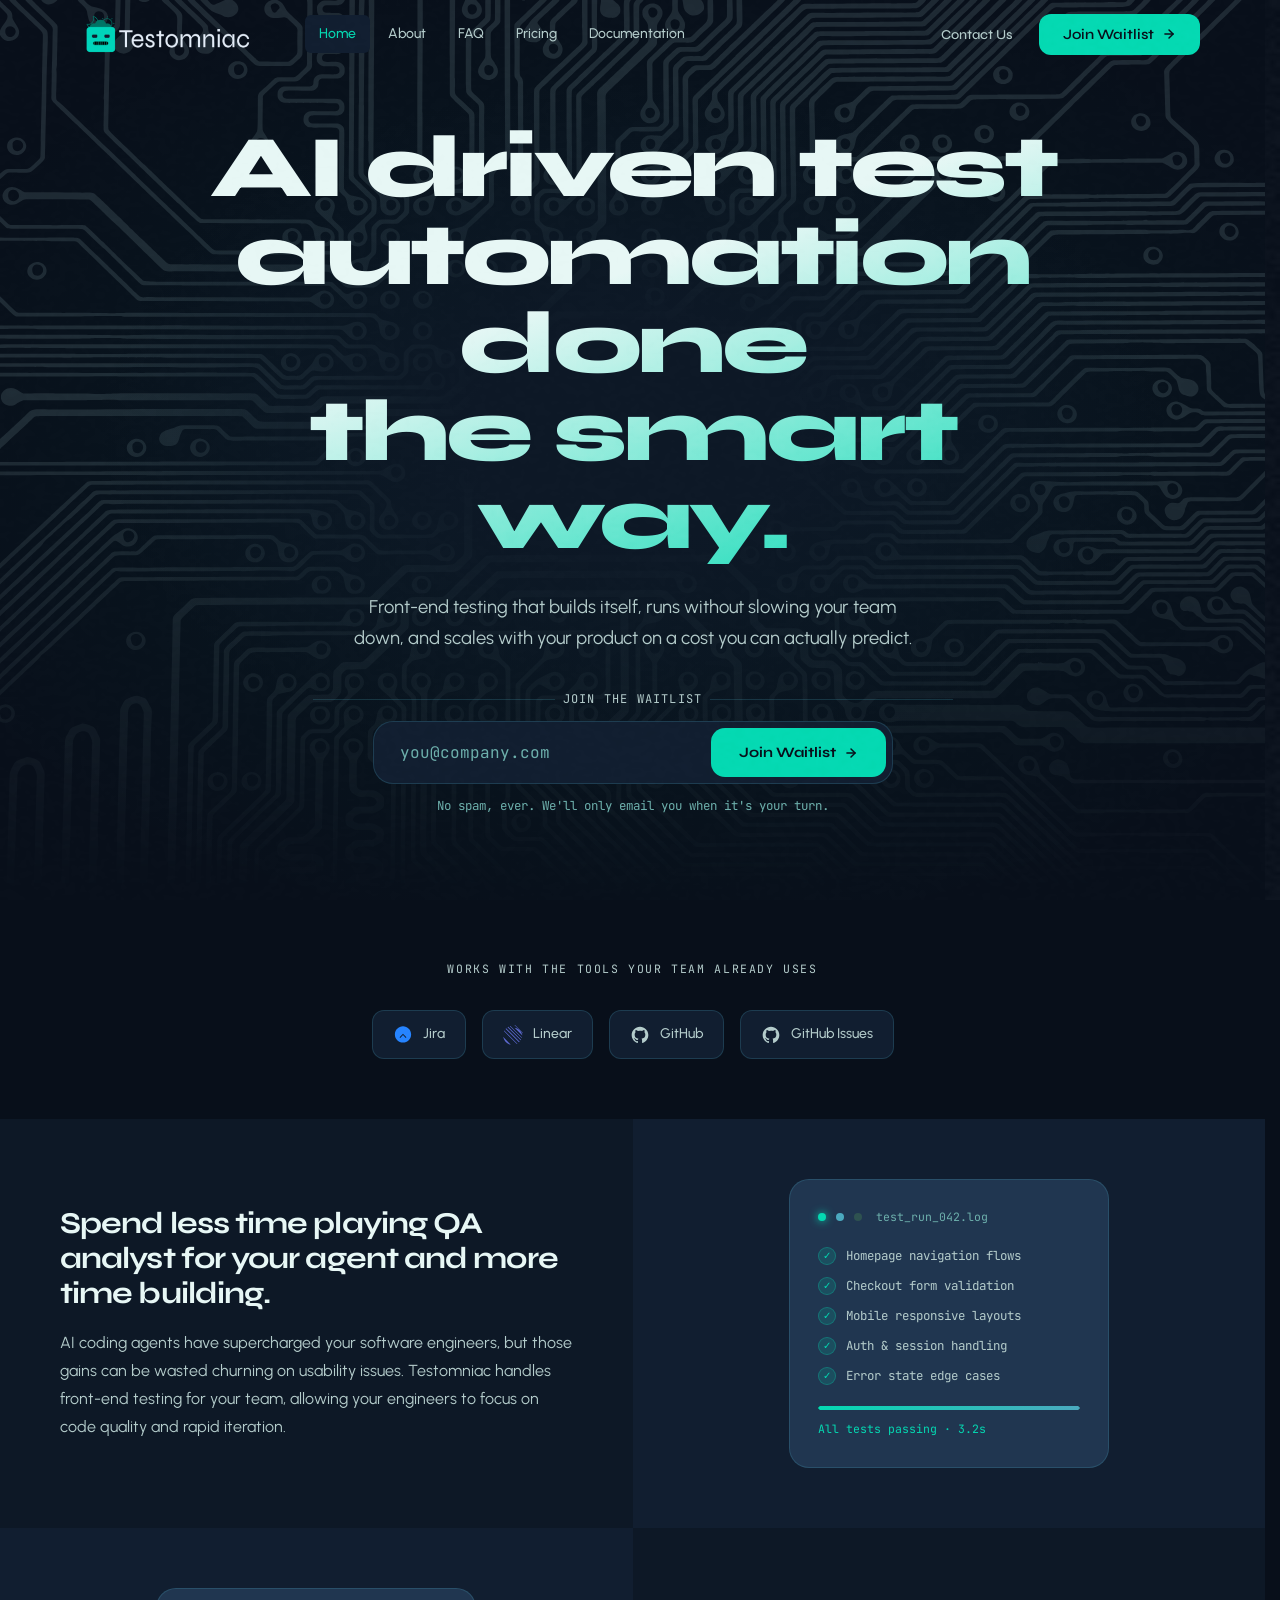
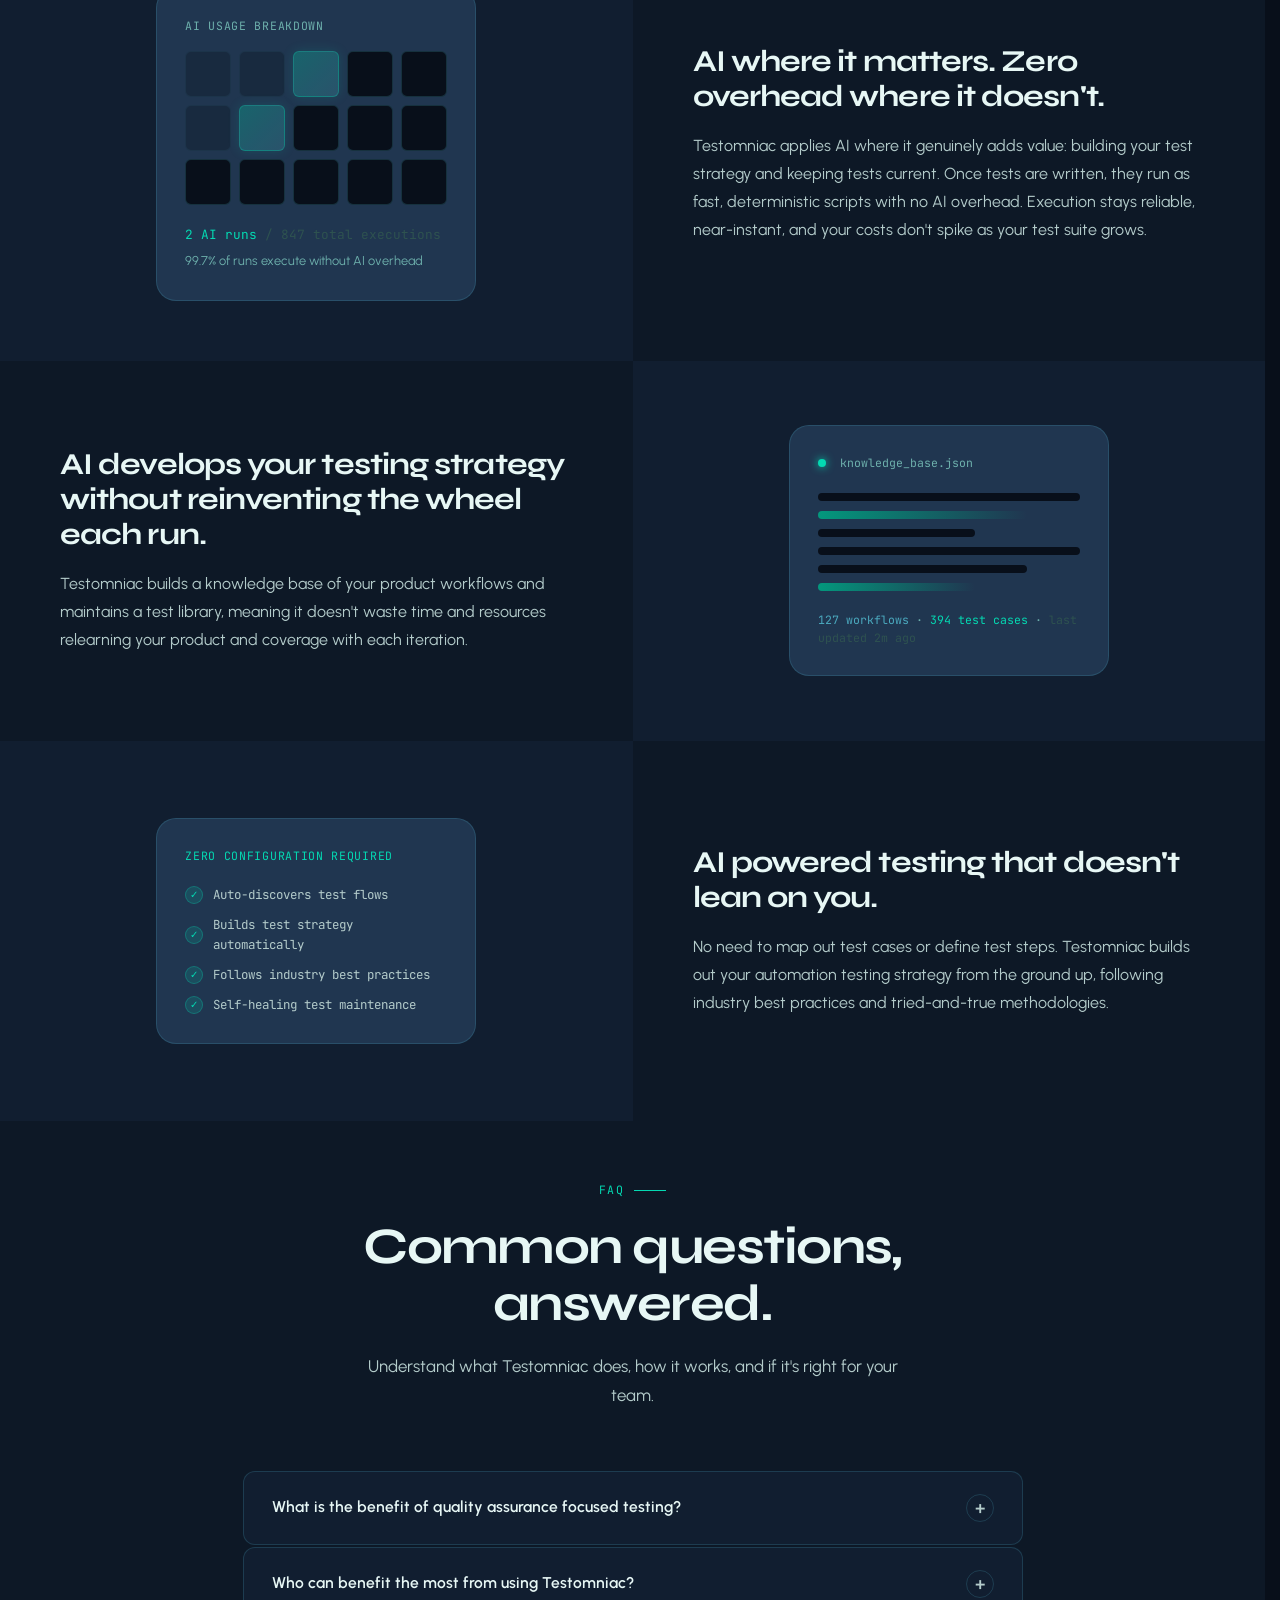
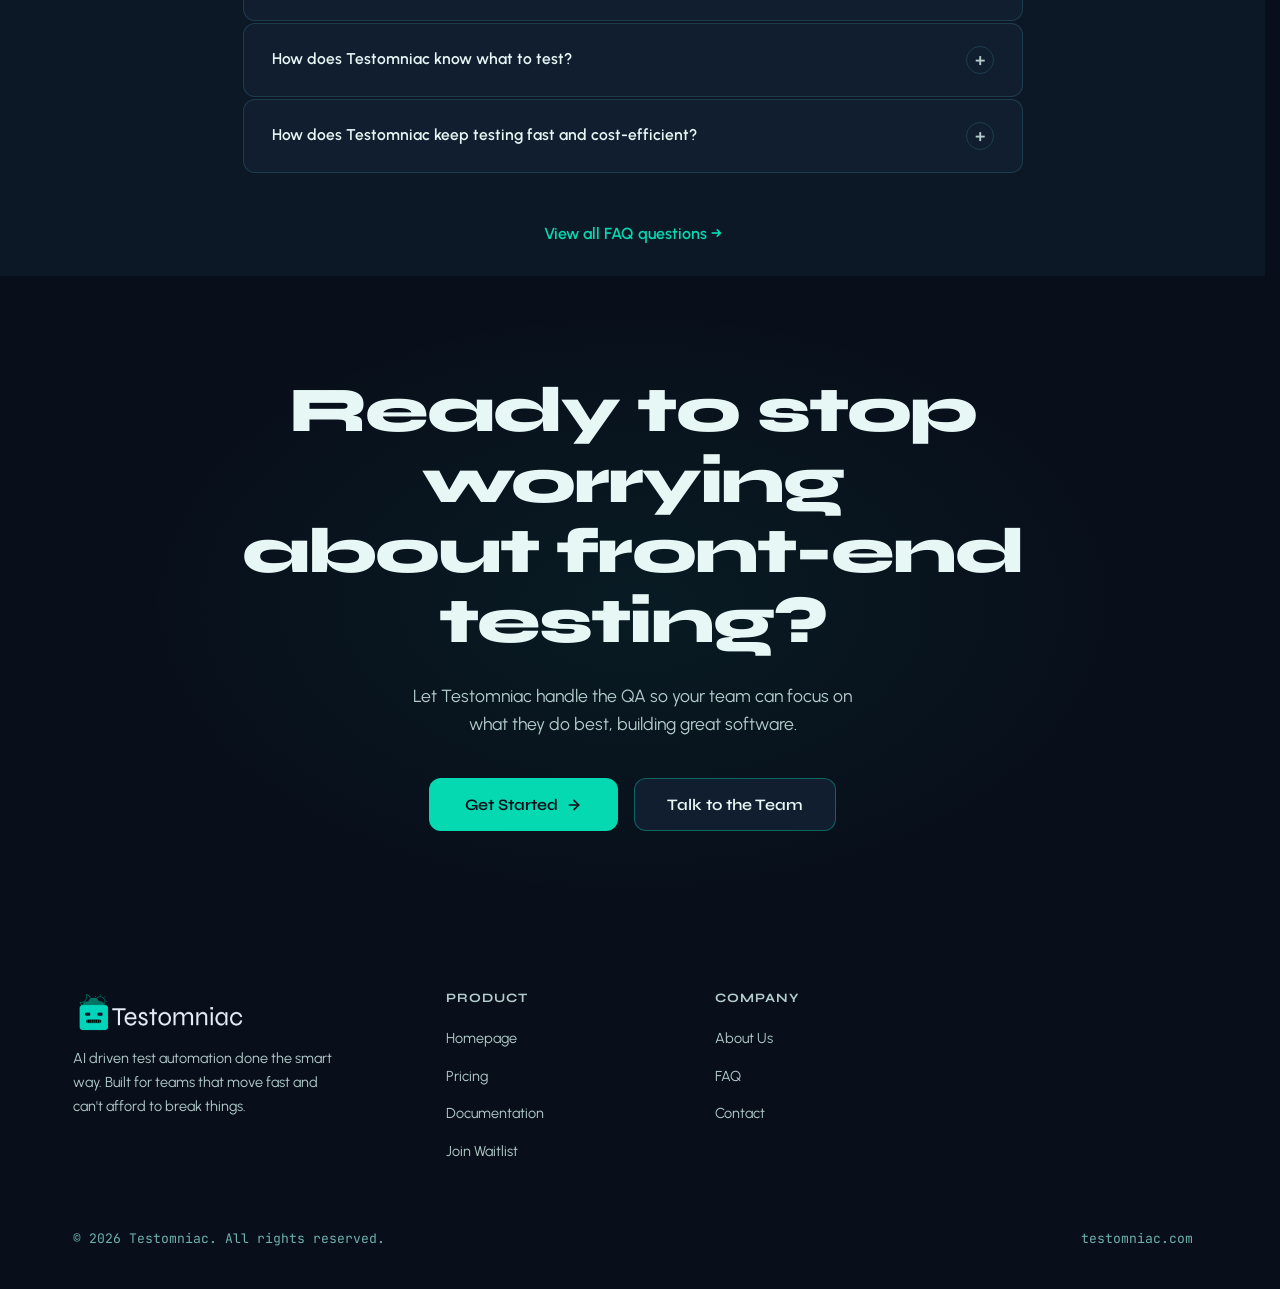
==== commit 3461bfdd: "Fix paths for testomniac pages. Add note about this being a copy of the site hosted separately." ====
--- a/testomniac/index.html
+++ b/testomniac/index.html
@@ -71,16 +71,16 @@
   ══════════════════════════════════════ -->
 		<nav class="nav" id="nav">
 			<div class="nav-inner">
-				<a href="/" class="nav-logo">
+				<a href="/testomniac/" class="nav-logo">
 					<img src="assets/images/logo-horizontal.PNG" alt="Testomniac" width="177" height="42" />
 				</a>
 
 				<div class="nav-links">
-					<a href="/" class="nav-link active">Home</a>
-					<a href="/about" class="nav-link">About</a>
-					<a href="/faq" class="nav-link">FAQ</a>
-					<a href="/pricing" class="nav-link">Pricing</a>
-					<a href="/docs" class="nav-link">Documentation</a>
+					<a href="/testomniac/" class="nav-link active">Home</a>
+					<a href="/testomniac/about" class="nav-link">About</a>
+					<a href="/testomniac/faq" class="nav-link">FAQ</a>
+					<a href="/testomniac/pricing" class="nav-link">Pricing</a>
+					<a href="/testomniac/docs" class="nav-link">Documentation</a>
 				</div>
 
 				<div class="nav-actions">
@@ -100,11 +100,11 @@
 		</nav>
 
 		<div class="nav-mobile-menu" id="navMobileMenu">
-			<a href="/" class="nav-link active">Home</a>
-			<a href="/about" class="nav-link">About</a>
-			<a href="/faq" class="nav-link">FAQ</a>
-			<a href="/pricing" class="nav-link">Pricing</a>
-			<a href="/docs" class="nav-link">Documentation</a>
+			<a href="/testomniac/" class="nav-link active">Home</a>
+			<a href="/testomniac/about" class="nav-link">About</a>
+			<a href="/testomniac/faq" class="nav-link">FAQ</a>
+			<a href="/testomniac/pricing" class="nav-link">Pricing</a>
+			<a href="/testomniac/docs" class="nav-link">Documentation</a>
 			<div class="nav-actions">
 				<button class="btn btn-ghost" id="contactBtnMobile">Contact Us</button>
 				<button class="btn btn-primary" onclick="document.getElementById('waitlistModal').classList.add('open')">
@@ -379,7 +379,7 @@
 				</div>
 
 				<div class="faq-cta">
-					<a href="/faq">View all FAQ questions →</a>
+					<a href="/testomniac/faq">View all FAQ questions →</a>
 				</div>
 			</div>
 		</section>
@@ -411,7 +411,7 @@
 		<footer>
 			<div class="footer-inner">
 				<div class="footer-brand">
-					<a href="/" class="nav-logo" style="margin-bottom: 0">
+					<a href="/testomniac/" class="nav-logo" style="margin-bottom: 0">
 						<img src="assets/images/logo-horizontal.PNG" alt="Testomniac" width="177" height="42" />
 					</a>
 					<p>AI driven test automation done the smart way. Built for teams that move fast and can't afford to break things.</p>
@@ -419,17 +419,17 @@
 				<div class="footer-col">
 					<h4>Product</h4>
 					<ul>
-						<li><a href="/">Homepage</a></li>
-						<li><a href="/pricing">Pricing</a></li>
-						<li><a href="/docs">Documentation</a></li>
+						<li><a href="/testomniac/">Homepage</a></li>
+						<li><a href="/testomniac/pricing">Pricing</a></li>
+						<li><a href="/testomniac/docs">Documentation</a></li>
 						<li><a href="#" onclick="document.getElementById('waitlistModal').classList.add('open');return false;">Join Waitlist</a></li>
 					</ul>
 				</div>
 				<div class="footer-col">
 					<h4>Company</h4>
 					<ul>
-						<li><a href="/about">About Us</a></li>
-						<li><a href="/faq">FAQ</a></li>
+						<li><a href="/testomniac/about">About Us</a></li>
+						<li><a href="/testomniac/faq">FAQ</a></li>
 						<li>
 							<a
 								href="#"
